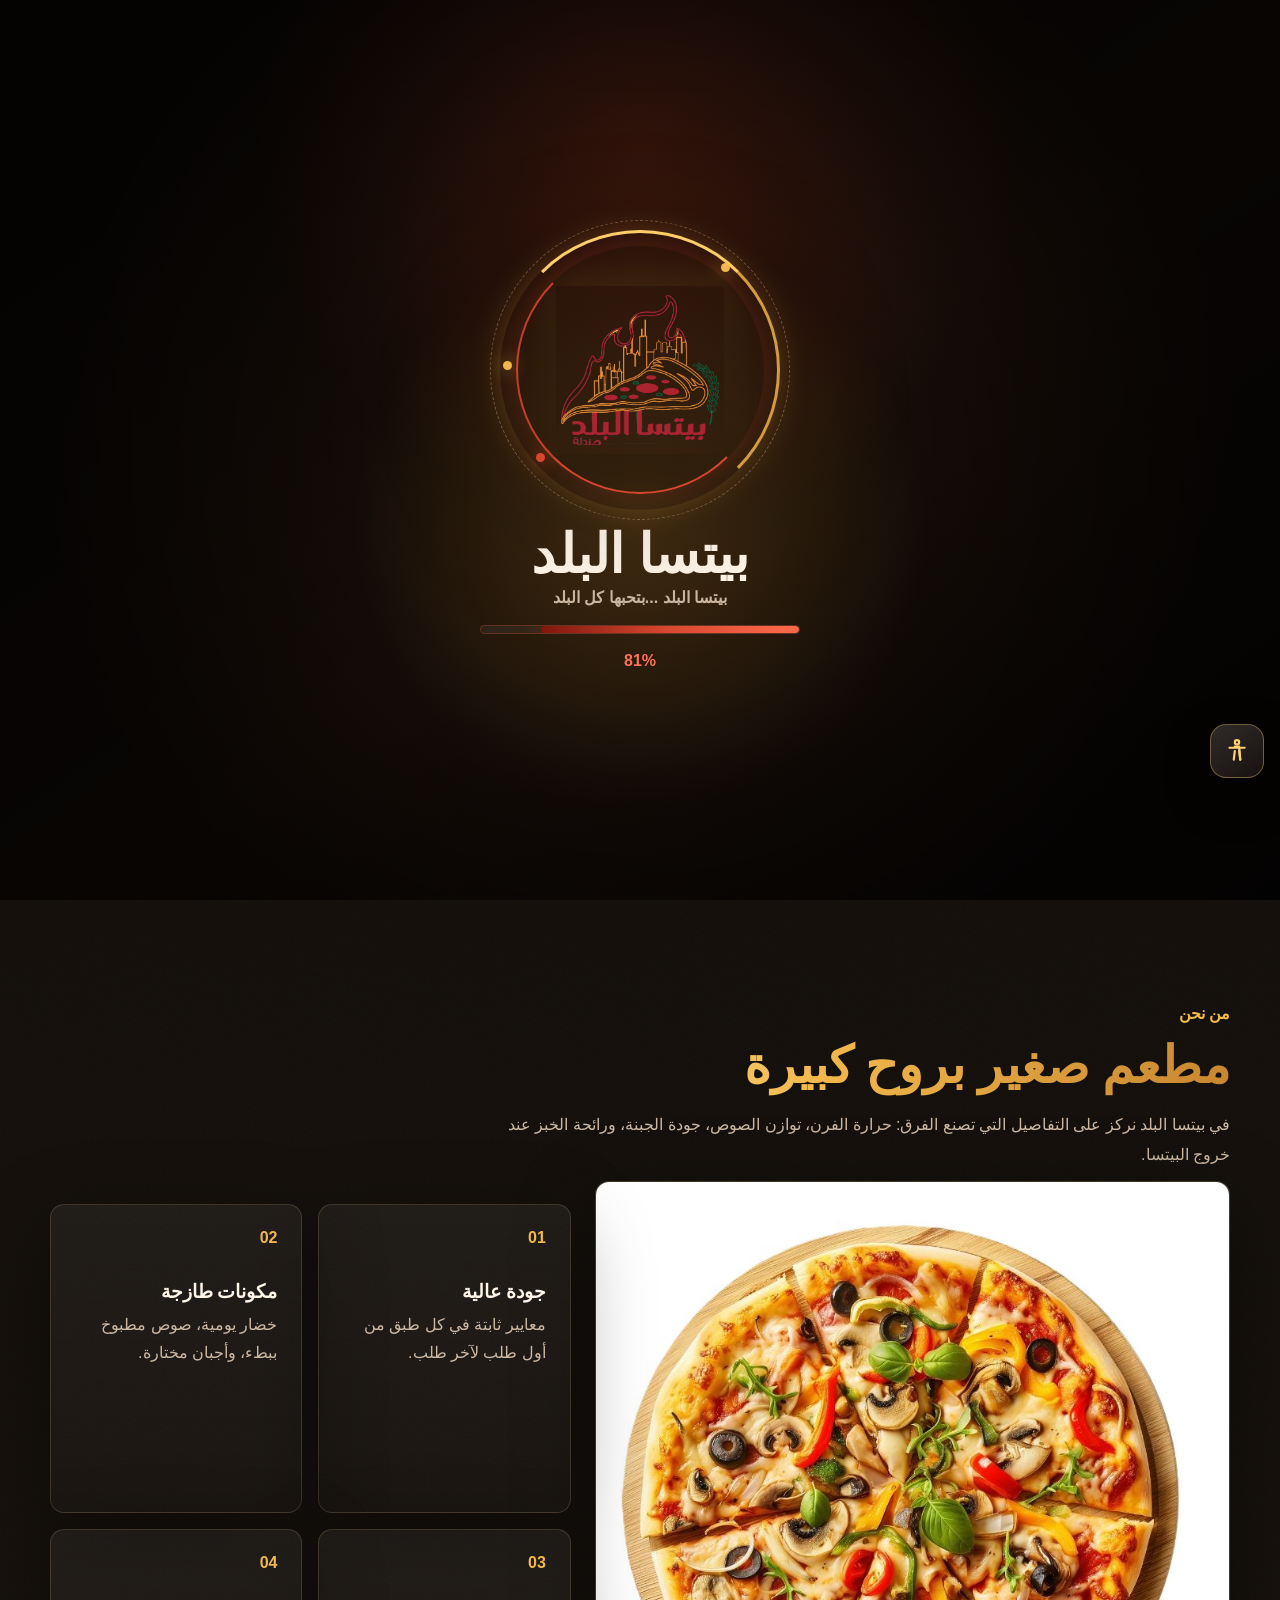
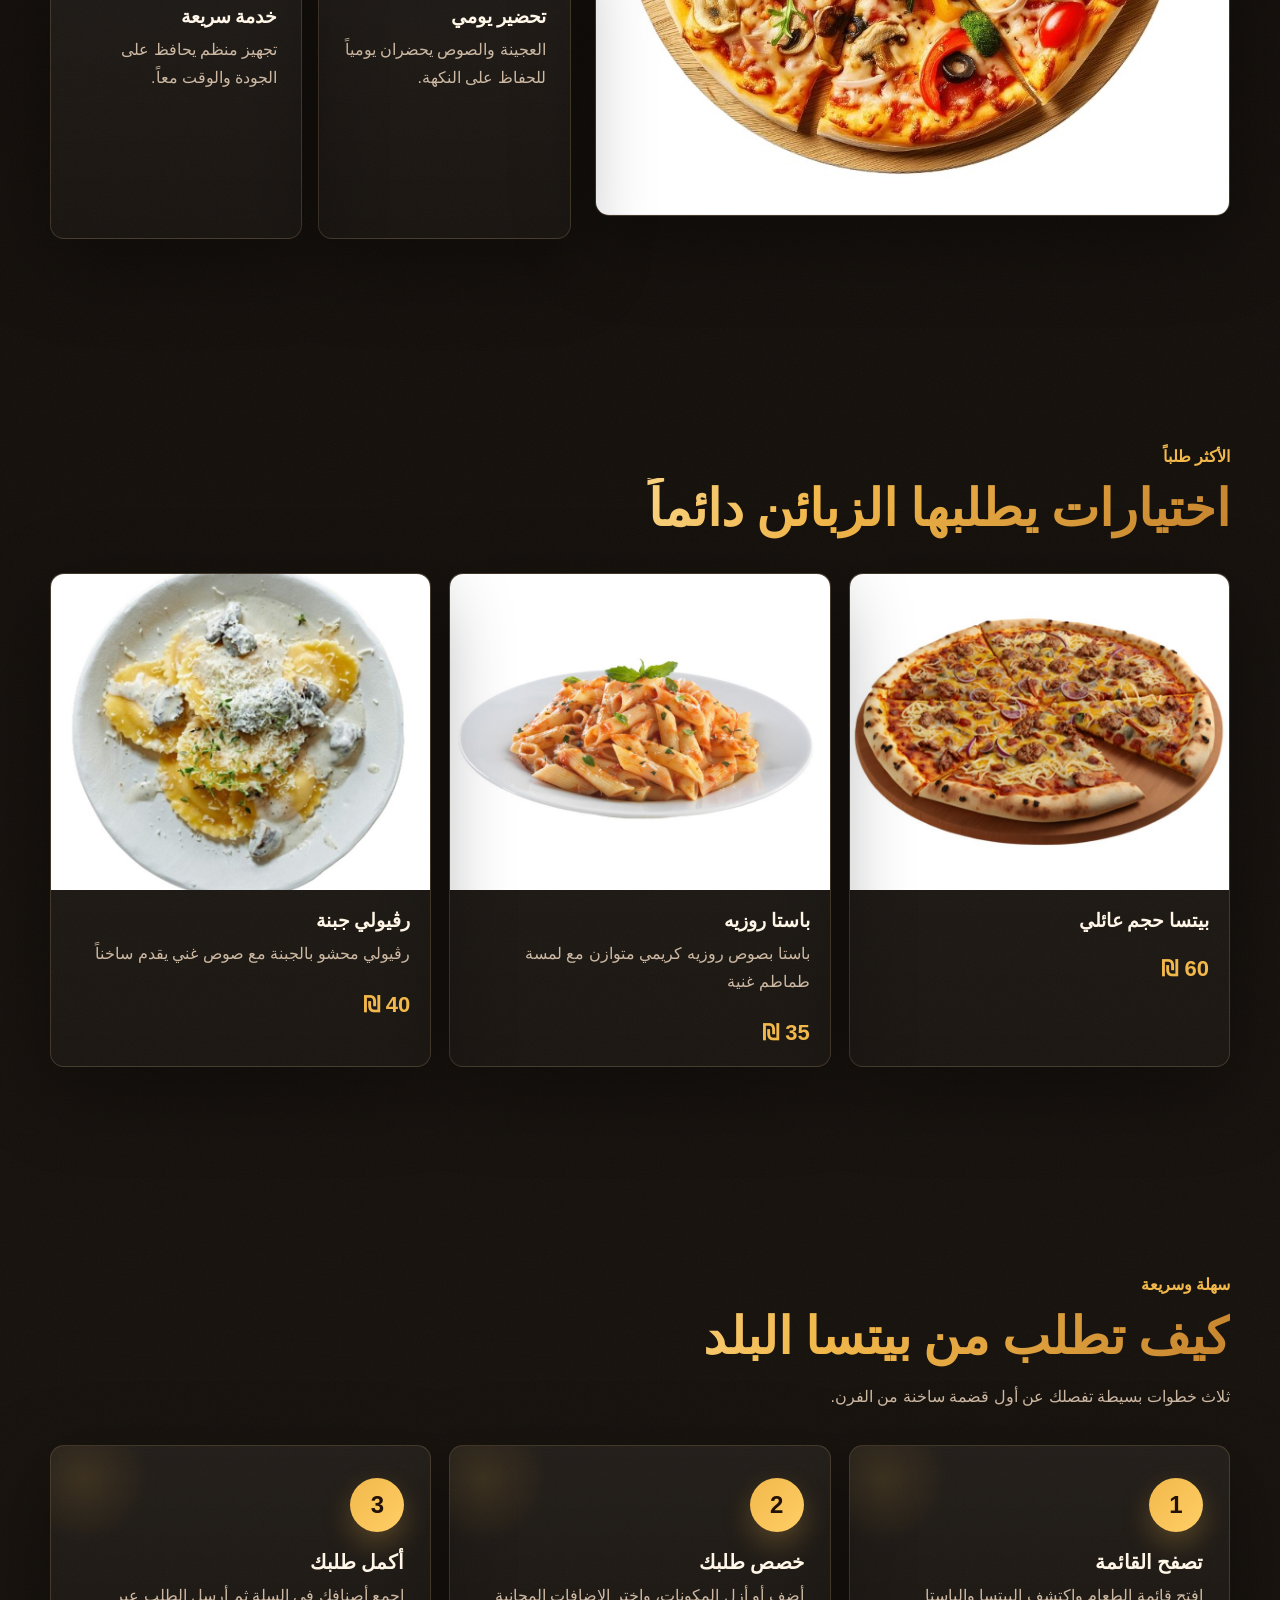
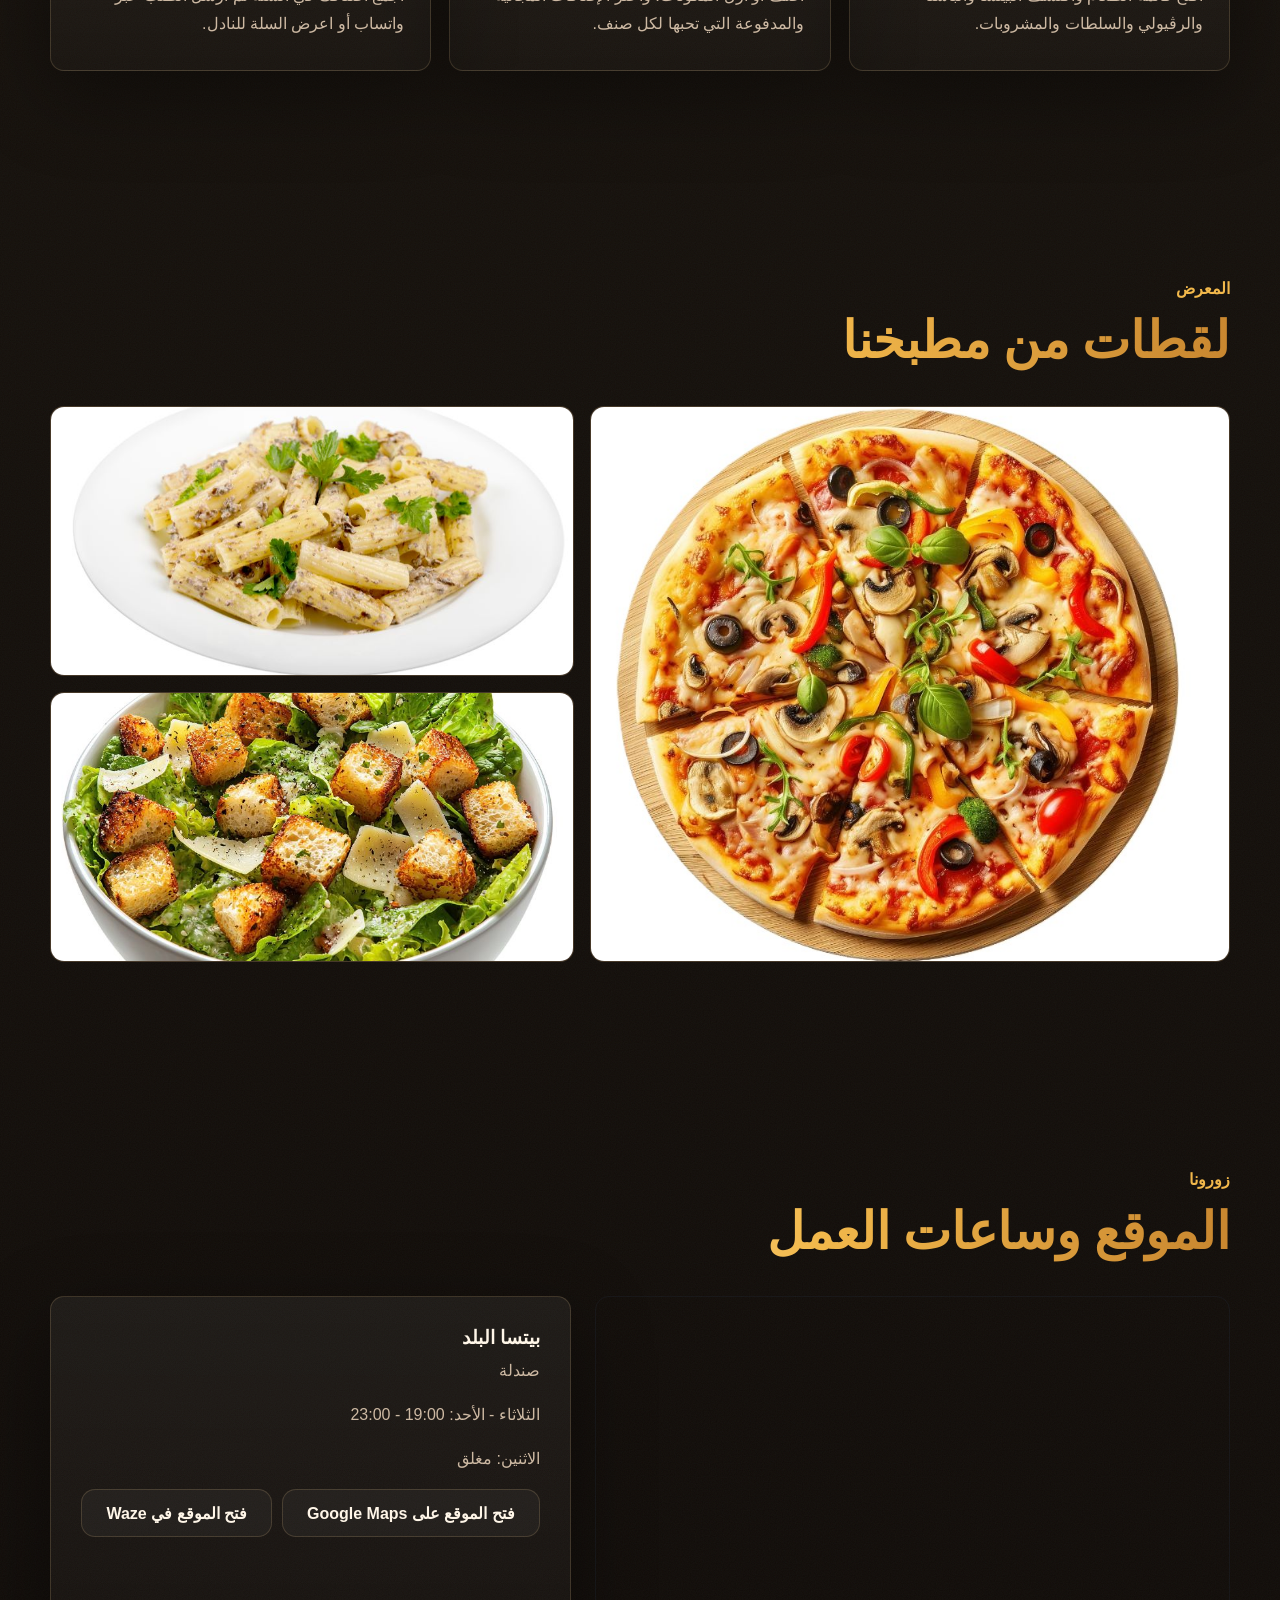
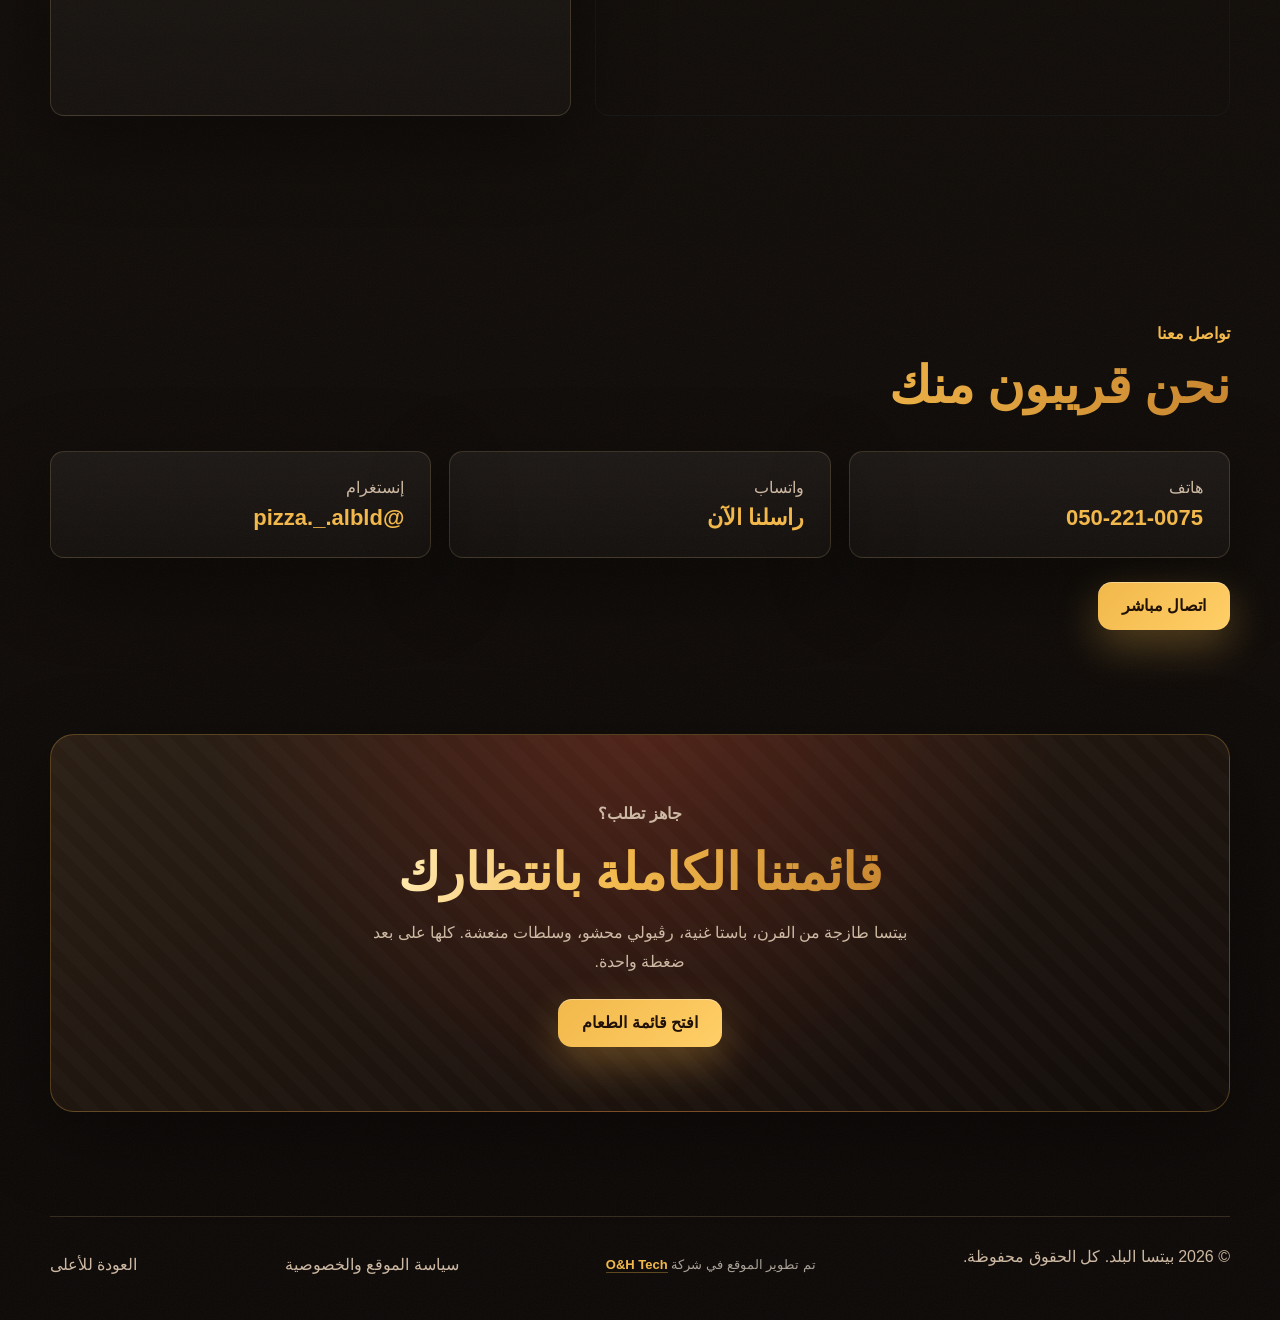
==== index.html @ f95cef4c "Update pizza-Omari" ====
<!doctype html>
<html lang="ar" dir="rtl">
<head>
  <meta charset="utf-8">
  <meta name="viewport" content="width=device-width, initial-scale=1">
  <meta http-equiv="Content-Security-Policy" content="default-src 'self'; script-src 'self' 'unsafe-inline'; style-src 'self' 'unsafe-inline' https://fonts.googleapis.com; font-src 'self' https://fonts.gstatic.com; img-src 'self' data: https:; media-src 'self'; frame-src https://www.google.com https://maps.google.com; connect-src 'self'; object-src 'none'; base-uri 'self'; form-action 'none'; upgrade-insecure-requests">
  <meta http-equiv="X-Content-Type-Options" content="nosniff">
  <meta name="referrer" content="strict-origin-when-cross-origin">
  <title>بيتسا البلد | مطعم بيتسا إيطالي بطابع محلي</title>
  <meta name="description" content="بيتسا البلد: بيتسا طازجة، باستا، رڤيولي، سلطات ومشروبات في تجربة مطعم عصرية وفاخرة.">
  <meta name="keywords" content="بيتسا البلد, بيتسا, مطعم بيتسا, باستا, رڤيولي, مطعم عربي">
  <meta name="theme-color" content="#120d0a">
  <meta property="og:title" content="بيتسا البلد">
  <meta property="og:description" content="بيتسا طازجة يومياً بنكهات دافئة وتجربة مطعم عصرية.">
  <meta property="og:type" content="website">
  <meta property="og:image" content="photos/بيتسا حجم عائلي.jpg">
  <link rel="icon" type="image/png" href="assets/favicon.png">
  <link rel="apple-touch-icon" href="assets/favicon.png">
  <link rel="preconnect" href="https://fonts.googleapis.com">
  <link rel="preconnect" href="https://fonts.gstatic.com" crossorigin>
  <link rel="stylesheet" href="https://fonts.googleapis.com/css2?family=Cairo:wght@400;500;600;700;800;900&family=El+Messiri:wght@400;500;600;700&display=swap">
  <link rel="preload" href="css/main.css?v=20260606-waze" as="style">
  <link rel="stylesheet" href="css/main.css?v=20260606-waze">
  <link rel="stylesheet" href="css/animations.css?v=20260601-logo-loader">
  <link rel="stylesheet" href="css/responsive.css">
  <link rel="stylesheet" href="css/enhancements.css?v=20260606-side-a11y-size">
  <link rel="stylesheet" href="css/accessibility.css?v=20260606-a11y-tooltip">
  <script type="application/ld+json">
    {
      "@context": "https://schema.org",
      "@type": "Restaurant",
      "name": "بيتسا البلد",
      "servesCuisine": ["Pizza", "Italian", "Pasta"],
      "priceRange": "$$",
      "telephone": "050-221-0075",
      "address": {
        "@type": "PostalAddress",
        "streetAddress": "صندلة",
        "addressLocality": "صندلة"
      },
      "geo": {
        "@type": "GeoCoordinates",
        "latitude": 32.520804,
        "longitude": 35.3251062
      },
      "openingHours": "Tu-Su 19:00-23:00"
    }
  </script>
</head>
<body>
  <div class="loader" id="siteLoader" aria-label="تحميل الموقع">
    <div class="brand-loader-shell">
      <div class="brand-loader-orbit" aria-hidden="true">
        <span class="logo-ring logo-ring-gold"></span>
        <span class="logo-ring logo-ring-red"></span>
        <span class="logo-ring logo-ring-dots"></span>
        <span class="logo-spark spark-1"></span>
        <span class="logo-spark spark-2"></span>
        <span class="logo-spark spark-3"></span>
        <img class="loader-logo-img" src="assets/logo-transparent.png" alt="">
      </div>
      <div class="brand-loader-copy">
        <strong>بيتسا البلد</strong>
        <span>بيتسا البلد ...بتحبها كل البلد</span>
      </div>
      <div class="loader-progress-track" aria-hidden="true">
        <span id="loaderProgressBar"></span>
      </div>
      <div class="loader-percent" id="loaderPercent" aria-live="polite">0%</div>
    </div>
  </div>

  <header class="site-header" id="top">
    <a class="brand" href="index.html" aria-label="بيتسا البلد">
      <span class="brand-mark"><img src="assets/logo-transparent.png" alt="" width="52" height="52"></span>
      <span>بيتسا البلد</span>
    </a>
    <nav class="nav-links" aria-label="التنقل الرئيسي">
      <a href="#about">عن المطعم</a>
      <a href="menu.html">القائمة</a>
      <a href="#how">كيف تطلب</a>
      <a href="#gallery">الصور</a>
      <a href="#location">الموقع</a>
      <a href="#contact">تواصل</a>
    </nav>
    <a class="header-call" data-site-phone-link href="tel:0502210075">اتصل الآن</a>
  </header>

  <div class="home-notice" role="status">
    <span>إشعار</span>
    <p data-site-notice>نستقبلكم يومياً من 19:00 حتى 23:00، ويوم الاثنين مغلق.</p>
    <a href="menu.html">عرض القائمة</a>
  </div>

  <main class="page-shell">
    <section class="hero video-hero section-reveal">
      <div class="hero-video-bg" aria-hidden="true">
        <video autoplay muted loop playsinline preload="metadata" poster="photos/بيتسا حجم عائلي.jpg">
          <source src="video/إعلان بيتسا.MP4" type="video/mp4">
        </video>
      </div>
      <div class="hero-content">
        <p class="eyebrow">بيتسا البلد ... بتحبها كل البلد</p>
        <h1>بيتسا البلد</h1>
        <p class="hero-copy">عجينة مخمرة ببطء، صوص محضر في المطبخ، وجبنة تذوب كما يجب. تجربة بيتسا دافئة وفاخرة بنكهة قريبة من الناس.</p>
        <div class="hero-actions">
          <a class="btn btn-primary" href="menu.html">عرض القائمة</a>
          <a class="btn btn-ghost" href="#contact">اتصل بنا</a>
        </div>
        <ul class="hero-badges">
          <li>عجينة مخمّرة ببطء</li>
          
          <li>تحضير يومي طازج</li>
        </ul>
      </div>
      <div class="hero-visual parallax-item">
        <img src="photos/بيتسا حجم عائلي.jpg" alt="بيتسا حجم عائلي من بيتسا البلد" width="720" height="720" fetchpriority="high">
      </div>
    </section>

    <section class="about section-reveal" id="about">
      <div class="section-heading">
        <p class="eyebrow">من نحن</p>
        <h2>مطعم صغير بروح كبيرة</h2>
        <p>في بيتسا البلد نركز على التفاصيل التي تصنع الفرق: حرارة الفرن، توازن الصوص، جودة الجبنة، ورائحة الخبز عند خروج البيتسا.</p>
      </div>
      <div class="about-grid">
        <div class="about-media parallax-item">
          <img src="photos/بيتسا شخصية.jpg" alt="منتجات بيتسا البلد الطازجة" loading="lazy" width="680" height="520">
        </div>
        <div class="feature-grid stagger-group">
          <article class="feature-card stagger-item"><span>01</span><h3>جودة عالية</h3><p>معايير ثابتة في كل طبق من أول طلب لآخر طلب.</p></article>
          <article class="feature-card stagger-item"><span>02</span><h3>مكونات طازجة</h3><p>خضار يومية، صوص مطبوخ ببطء، وأجبان مختارة.</p></article>
          <article class="feature-card stagger-item"><span>03</span><h3>تحضير يومي</h3><p>العجينة والصوص يحضران يومياً للحفاظ على النكهة.</p></article>
          <article class="feature-card stagger-item"><span>04</span><h3>خدمة سريعة</h3><p>تجهيز منظم يحافظ على الجودة والوقت معاً.</p></article>
        </div>
      </div>
    </section>

    <section class="featured section-reveal" id="featured">
      <div class="section-heading">
        <p class="eyebrow">الأكثر طلباً</p>
        <h2>اختيارات يطلبها الزبائن دائماً</h2>
      </div>
      <div class="menu-preview stagger-group">
        <article class="dish-card stagger-item" data-featured-id="1"><img src="photos/بيتسا حجم عائلي.jpg" alt="بيتسا حجم عائلي" loading="lazy"><div><h3>بيتسا حجم عائلي</h3><p>جبنة موزاريلا وصوص البيت الخاص</p><strong>60 ₪</strong></div></article>
        <article class="dish-card stagger-item" data-featured-id="3"><img src="photos/باستا روزيه.jpg" alt="باستا روزيه" loading="lazy"><div><h3>باستا روزيه</h3><p>صوص روزيه كريمي غني</p><strong>35 ₪</strong></div></article>
        <article class="dish-card stagger-item" data-featured-id="5"><img src="photos/رفيولي جبنة.jpg" alt="رڤيولي جبنة" loading="lazy"><div><h3>رڤيولي جبنة</h3><p>حشوة جبنة وصوص غني</p><strong>40 ₪</strong></div></article>
      </div>
    </section>

    <section class="steps section-reveal" id="how">
      <div class="section-heading">
        <p class="eyebrow">سهلة وسريعة</p>
        <h2>كيف تطلب من بيتسا البلد</h2>
        <p>ثلاث خطوات بسيطة تفصلك عن أول قضمة ساخنة من الفرن.</p>
      </div>
      <div class="steps-grid stagger-group">
        <article class="step-card stagger-item">
          <span class="step-num">1</span>
          <h3>تصفح القائمة</h3>
          <p>افتح قائمة الطعام واكتشف البيتسا والباستا والرڤيولي والسلطات والمشروبات.</p>
        </article>
        <article class="step-card stagger-item">
          <span class="step-num">2</span>
          <h3>خصص طلبك</h3>
          <p>أضف أو أزل المكونات، واختر الإضافات المجانية والمدفوعة التي تحبها لكل صنف.</p>
        </article>
        <article class="step-card stagger-item">
          <span class="step-num">3</span>
          <h3>أكمل طلبك</h3>
          <p>اجمع أصنافك في السلة ثم أرسل الطلب عبر واتساب أو اعرض السلة للنادل.</p>
        </article>
      </div>
    </section>

    <section class="gallery section-reveal" id="gallery">
      <div class="section-heading">
        <p class="eyebrow">المعرض</p>
        <h2>لقطات من مطبخنا</h2>
      </div>
      <div class="gallery-grid">
        <button class="gallery-item" data-lightbox="photos/بيتسا شخصية.jpg"><img src="photos/بيتسا شخصية.jpg" alt="بيتسا شخصية" loading="lazy"></button>
        <button class="gallery-item" data-lightbox="photos/باستا باشاميل.jpg"><img src="photos/باستا باشاميل.jpg" alt="باستا باشاميل" loading="lazy"></button>
        <button class="gallery-item" data-lightbox="photos/سلطة قيصر.jpg"><img src="photos/سلطة قيصر.jpg" alt="سلطة قيصر" loading="lazy"></button>
        
      </div>
    </section>

    <section class="location section-reveal" id="location">
      <div class="section-heading">
        <p class="eyebrow">زورونا</p>
        <h2>الموقع وساعات العمل</h2>
      </div>
      <div class="location-grid">
        <iframe data-site-map-embed title="موقع بيتسا البلد على الخريطة" loading="lazy" referrerpolicy="no-referrer-when-downgrade" src="https://www.google.com/maps?q=32.520804,35.3251062&z=17&output=embed"></iframe>
        <div class="info-panel">
          <h3>بيتسا البلد</h3>
          <p data-site-location>صندلة</p>
          <p data-site-hours>الثلاثاء - الأحد: 19:00 - 23:00</p>
          <p data-site-closed>الاثنين: مغلق</p>
          <div class="location-actions">
            <a class="btn btn-ghost map-link" data-site-map-link href="https://maps.app.goo.gl/jmn3ZD5AusEcXEPUA" target="_blank" rel="noopener noreferrer">فتح الموقع على Google Maps</a>
            <a class="btn btn-ghost map-link" data-site-waze-link href="https://waze.com/ul?ll=32.520804,35.3251062&navigate=yes" target="_blank" rel="noopener noreferrer">فتح الموقع في Waze</a>
          </div>
        </div>
      </div>
    </section>

    <section class="contact section-reveal" id="contact">
      <div class="section-heading">
        <p class="eyebrow">تواصل معنا</p>
        <h2>نحن قريبون منك</h2>
      </div>
      <div class="contact-grid">
        <a class="contact-card" data-site-phone-link href="tel:0502210075"><span>هاتف</span><strong data-site-phone>050-221-0075</strong></a>
        <a class="contact-card" data-site-whatsapp href="https://api.whatsapp.com/send?phone=972502210075" target="_blank" rel="noopener noreferrer"><span>واتساب</span><strong>راسلنا الآن</strong></a>
        <a class="contact-card" data-site-instagram href="https://instagram.com/pizza._.albld" target="_blank" rel="noopener noreferrer"><span>إنستغرام</span><strong data-site-instagram-handle>@pizza._.albld</strong></a>
      </div>
      <a class="btn btn-primary contact-cta" data-site-phone-link href="tel:0502210075">اتصال مباشر</a>
    </section>

    <section class="cta-band section-reveal">
      <div class="cta-inner">
        <p class="eyebrow">جاهز تطلب؟</p>
        <h2>قائمتنا الكاملة بانتظارك</h2>
        <p>بيتسا طازجة من الفرن، باستا غنية، رڤيولي محشو، وسلطات منعشة. كلها على بعد ضغطة واحدة.</p>
        <a class="btn btn-primary" href="menu.html">افتح قائمة الطعام</a>
      </div>
    </section>
  </main>

  <footer class="site-footer">
    <p>© <span id="year"></span> بيتسا البلد. كل الحقوق محفوظة.</p>
    <p class="credit-line">تم تطوير الموقع في شركة <a href="https://oh-tech.co" target="_blank" rel="noopener noreferrer">O&amp;H Tech</a></p>
    <a href="policy.html">سياسة الموقع والخصوصية</a>
    <a href="#top">العودة للأعلى</a>
  </footer>

  <div class="lightbox" id="lightbox" aria-hidden="true">
    <button class="lightbox-close" type="button" aria-label="إغلاق">×</button>
    <img alt="">

  </div>

  <div class="side-actions" aria-label="اختصارات الموقع">
    <a class="side-action side-action-menu" href="menu.html" aria-label="الانتقال إلى القائمة">
      <span>القائمة</span>
    </a>
    <button class="side-action side-action-top" type="button" data-scroll-top aria-label="الصعود إلى أعلى الصفحة">
      <span aria-hidden="true">↑</span>
    </button>
  </div>

  <script src="data/site.js?v=20260606-waze"></script>
  <script src="data/menu.js"></script>
  <script src="js/main.js?v=20260606-waze" defer></script>
  <script src="js/animations.js?v=20260601-logo-loader" defer></script>
  <script src="js/accessibility.js?v=20260606-a11y" defer></script>
</body>
</html>
---- css/main.css ----
:root {
  color-scheme: dark;
  --bg: #120d0a;
  --bg-soft: #1c1510;
  --panel: #241a13;
  --panel-2: #2e2117;
  --text: #fff6e8;
  --muted: #cdb9a3;
  --line: rgba(255, 214, 158, .16);
  --gold: #f2b84b;
  --amber: #d96b28;
  --tomato: #d8462f;
  --green: #7eaa54;
  --shadow: 0 24px 80px rgba(0, 0, 0, .38);
  --radius: 8px;
  --container: min(1180px, calc(100% - 40px));
  font-family: Tahoma, Arial, sans-serif;
}

* {
  box-sizing: border-box;
}

html {
  scroll-behavior: smooth;
}

body {
  margin: 0;
  min-height: 100vh;
  background:
    radial-gradient(circle at 80% 10%, rgba(216, 70, 47, .18), transparent 28rem),
    radial-gradient(circle at 12% 4%, rgba(242, 184, 75, .13), transparent 24rem),
    linear-gradient(180deg, #120d0a 0%, #18100c 48%, #100b09 100%);
  color: var(--text);
  overflow-x: hidden;
}

body.loading {
  overflow: hidden;
}

img {
  display: block;
  max-width: 100%;
}

a {
  color: inherit;
  text-decoration: none;
}

button,
input {
  font: inherit;
}

.site-header {
  position: fixed;
  top: 0;
  left: 0;
  right: auto;
  transform: none;
  z-index: 50;
  width: 100%;
  min-height: 76px;
  margin: 0;
  display: grid;
  grid-template-columns: minmax(230px, 1fr) auto minmax(170px, 1fr);
  align-items: center;
  gap: 22px;
  padding: 10px max(22px, calc((100vw - 1180px) / 2));
  border: 0;
  border-bottom: 1px solid rgba(255, 214, 158, .12);
  border-radius: 0;
  background: linear-gradient(180deg, rgba(18, 13, 10, .96), rgba(18, 13, 10, .82));
  box-shadow: 0 18px 54px rgba(0, 0, 0, .28);
  backdrop-filter: blur(20px);
}

.site-header.solid {
  position: sticky;
  top: 12px;
  left: auto;
  right: auto;
  transform: none;
  width: var(--container);
  min-height: 62px;
  margin-top: 12px;
  padding: 8px 10px;
  border: 1px solid var(--line);
  border-radius: var(--radius);
  background: linear-gradient(180deg, rgba(28, 21, 16, .94), rgba(18, 13, 10, .9));
}

.site-header:not(.solid) {
  direction: ltr;
  display: flex;
  justify-content: center;
}

.site-header:not(.solid) .brand,
.site-header:not(.solid) .nav-links,
.site-header:not(.solid) .header-call {
  direction: rtl;
}

.site-header:not(.solid) .brand {
  order: 3;
  margin-left: auto;
}

.site-header:not(.solid) .nav-links {
  order: 2;
  margin-inline: auto;
}

.site-header:not(.solid) .header-call {
  order: 1;
  margin-right: auto;
}

.brand {
  display: inline-flex;
  align-items: center;
  gap: 12px;
  justify-self: start;
  font-weight: 800;
  white-space: nowrap;
}

.brand-mark {
  display: grid;
  place-items: center;
  width: 58px;
  height: 48px;
  border-radius: 0;
  background: transparent;
  box-shadow: none;
  overflow: visible;
}

.brand-mark img {
  width: 52px;
  height: 52px;
  object-fit: contain;
  transform: translateY(1px);
  filter: drop-shadow(0 8px 14px rgba(0, 0, 0, .45));
}

.nav-links {
  justify-self: center;
  display: flex;
  align-items: center;
  justify-content: center;
  gap: 4px;
  padding: 4px;
  border: 1px solid rgba(255, 214, 158, .12);
  border-radius: var(--radius);
  background: rgba(255, 255, 255, .035);
  color: var(--muted);
  font-size: 14px;
}

.nav-links a {
  min-height: 36px;
  display: inline-flex;
  align-items: center;
  padding: 0 14px;
  border-radius: 6px;
  transition: color .2s ease, transform .2s ease, background .2s ease;
}

.nav-links a:hover,
.nav-links a[aria-current="page"] {
  color: var(--text);
  background: rgba(242, 184, 75, .1);
  transform: translateY(-2px);
}

.header-call {
  justify-self: end;
  display: inline-flex;
  align-items: center;
  justify-content: center;
  min-height: 42px;
  padding: 0 18px;
  border: 1px solid rgba(242, 184, 75, .38);
  border-radius: var(--radius);
  color: var(--gold);
  font-weight: 700;
}

.home-notice {
  position: fixed;
  top: 86px;
  left: 50%;
  z-index: 45;
  width: var(--container);
  min-height: 46px;
  display: grid;
  grid-template-columns: auto 1fr auto;
  align-items: center;
  gap: 14px;
  padding: 8px 12px;
  border: 1px solid rgba(242, 184, 75, .24);
  border-radius: var(--radius);
  background: rgba(28, 21, 16, .78);
  box-shadow: 0 16px 44px rgba(0, 0, 0, .28);
  backdrop-filter: blur(16px);
  transform: translateX(-50%);
}

.home-notice span {
  display: inline-flex;
  align-items: center;
  min-height: 30px;
  padding: 0 10px;
  border-radius: 999px;
  color: #211106;
  background: var(--gold);
  font-size: 13px;
  font-weight: 900;
}

.home-notice p {
  margin: 0;
  color: var(--muted);
  line-height: 1.5;
  font-size: 14px;
}

.home-notice a {
  color: var(--gold);
  font-weight: 900;
  white-space: nowrap;
}

.page-shell,
.menu-shell {
  width: var(--container);
  margin: 0 auto;
}

.hero {
  min-height: 100vh;
  display: grid;
  grid-template-columns: minmax(0, .95fr) minmax(320px, 1.05fr);
  align-items: center;
  gap: 42px;
  padding: 172px 0 70px;
}

.hero-content {
  position: relative;
  z-index: 2;
}

.eyebrow {
  margin: 0 0 12px;
  color: var(--gold);
  font-weight: 800;
  letter-spacing: 0;
}

h1,
h2,
h3,
p {
  margin-top: 0;
}

h1 {
  margin-bottom: 18px;
  font-size: clamp(48px, 8vw, 104px);
  line-height: .95;
  letter-spacing: 0;
}

h2 {
  margin-bottom: 14px;
  font-size: clamp(30px, 4vw, 56px);
  line-height: 1.08;
}

h3 {
  margin-bottom: 8px;
}

.hero-copy {
  max-width: 650px;
  color: var(--muted);
  font-size: 19px;
  line-height: 1.9;
}

.hero-actions {
  display: flex;
  flex-wrap: wrap;
  gap: 14px;
  margin-top: 30px;
}

.btn {
  position: relative;
  display: inline-flex;
  align-items: center;
  justify-content: center;
  min-height: 48px;
  padding: 13px 24px;
  border-radius: var(--radius);
  overflow: hidden;
  font-weight: 800;
  transition: transform .2s ease, box-shadow .2s ease, border-color .2s ease;
}

.btn::after {
  content: "";
  position: absolute;
  inset: 0;
  background: linear-gradient(90deg, transparent, rgba(255, 255, 255, .22), transparent);
  transform: translateX(110%);
  transition: transform .45s ease;
}

.btn:hover {
  transform: translateY(-3px);
}

.btn:hover::after {
  transform: translateX(-110%);
}

.btn-primary {
  color: #211106;
  background: linear-gradient(135deg, var(--gold), #ffcf67);
  box-shadow: 0 16px 40px rgba(242, 184, 75, .25);
}

.btn-ghost {
  border: 1px solid var(--line);
  background: rgba(255, 255, 255, .04);
}

.hero-visual {
  filter: drop-shadow(0 30px 70px rgba(0, 0, 0, .45));
}

.section-heading {
  max-width: 760px;
  margin-bottom: 34px;
}

.section-heading p:not(.eyebrow) {
  color: var(--muted);
  line-height: 1.85;
}

section:not(.hero) {
  padding: 92px 0;
}

.about-grid,
.location-grid {
  display: grid;
  grid-template-columns: minmax(0, 1fr) minmax(320px, .82fr);
  gap: 24px;
  align-items: stretch;
}

.about-media,
.info-panel,
.dish-card,
.feature-card,
.contact-card {
  border: 1px solid var(--line);
  border-radius: var(--radius);
  background: linear-gradient(180deg, rgba(255, 255, 255, .055), rgba(255, 255, 255, .025));
  box-shadow: var(--shadow);
}

.about-media {
  overflow: hidden;
  min-height: 460px;
}

.about-media img {
  width: 100%;
  height: 100%;
  object-fit: cover;
}

.feature-grid {
  display: grid;
  grid-template-columns: repeat(2, minmax(0, 1fr));
  gap: 16px;
}

.feature-card {
  padding: 24px;
}

.feature-card span {
  display: inline-block;
  margin-bottom: 34px;
  color: var(--gold);
  font-weight: 900;
}

.feature-card p,
.dish-card p,
.info-panel p {
  color: var(--muted);
  line-height: 1.75;
}

.menu-preview,
.contact-grid {
  display: grid;
  grid-template-columns: repeat(3, minmax(0, 1fr));
  gap: 18px;
}

.dish-card {
  overflow: hidden;
}

.dish-card img {
  width: 100%;
  aspect-ratio: 1.2;
  object-fit: cover;
  background: var(--panel);
}

.dish-card div {
  padding: 20px;
}

.dish-card strong {
  display: inline-block;
  margin-top: 8px;
  color: var(--gold);
  font-size: 22px;
}

.gallery-grid {
  display: grid;
  grid-template-columns: 1.1fr .9fr;
  grid-auto-rows: 270px;
  gap: 16px;
}

.gallery-item {
  position: relative;
  padding: 0;
  border: 1px solid var(--line);
  border-radius: var(--radius);
  overflow: hidden;
  cursor: pointer;
  background: var(--panel);
}

.gallery-item:first-child {
  grid-row: span 2;
}

.gallery-item img {
  width: 100%;
  height: 100%;
  object-fit: cover;
  transition: transform .45s ease, filter .45s ease;
}

.gallery-item:hover img {
  transform: scale(1.06);
  filter: saturate(1.15) contrast(1.06);
}

.location-grid iframe {
  width: 100%;
  min-height: 420px;
  border: 1px solid var(--line);
  border-radius: var(--radius);
  filter: grayscale(.35) invert(.9) contrast(.9);
}

.info-panel {
  padding: 30px;
}

.contact-card {
  padding: 26px;
  transition: transform .2s ease, border-color .2s ease;
}

.contact-card:hover {
  transform: translateY(-5px);
  border-color: rgba(242, 184, 75, .42);
}

.contact-card span {
  display: block;
  margin-bottom: 8px;
  color: var(--muted);
}

.contact-card strong {
  color: var(--gold);
  font-size: 22px;
}

.contact-cta {
  margin-top: 24px;
}

.map-link {
  margin-top: 14px;
}

.location-actions {
  display: flex;
  flex-wrap: wrap;
  gap: 10px;
  margin-top: 14px;
}

.location-actions .map-link {
  margin-top: 0;
}

.site-footer {
  width: var(--container);
  margin: 0 auto;
  padding: 30px 0 38px;
  border-top: 1px solid var(--line);
  display: flex;
  justify-content: space-between;
  gap: 18px;
  color: var(--muted);
}

.lightbox {
  position: fixed;
  inset: 0;
  z-index: 80;
  display: grid;
  place-items: center;
  padding: 26px;
  background: rgba(0, 0, 0, .84);
  opacity: 0;
  pointer-events: none;
  transition: opacity .25s ease;
}

.lightbox.is-open {
  opacity: 1;
  pointer-events: auto;
}

.lightbox img {
  max-width: min(980px, 92vw);
  max-height: 82vh;
  border-radius: var(--radius);
  box-shadow: var(--shadow);
}

.lightbox-close {
  position: absolute;
  top: 24px;
  left: 24px;
  display: grid;
  place-items: center;
  width: 44px;
  height: 44px;
  padding: 0;
  border: 1px solid var(--line);
  border-radius: 50%;
  color: var(--text);
  background: rgba(255, 255, 255, .08);
  cursor: pointer;
  font-family: Arial, sans-serif;
  font-size: 30px;
  line-height: 1;
  text-align: center;
}
---- css/main.css ----
:root {
  color-scheme: dark;
  --bg: #120d0a;
  --bg-soft: #1c1510;
  --panel: #241a13;
  --panel-2: #2e2117;
  --text: #fff6e8;
  --muted: #cdb9a3;
  --line: rgba(255, 214, 158, .16);
  --gold: #f2b84b;
  --amber: #d96b28;
  --tomato: #d8462f;
  --green: #7eaa54;
  --shadow: 0 24px 80px rgba(0, 0, 0, .38);
  --radius: 8px;
  --container: min(1180px, calc(100% - 40px));
  font-family: Tahoma, Arial, sans-serif;
}

* {
  box-sizing: border-box;
}

html {
  scroll-behavior: smooth;
}

body {
  margin: 0;
  min-height: 100vh;
  background:
    radial-gradient(circle at 80% 10%, rgba(216, 70, 47, .18), transparent 28rem),
    radial-gradient(circle at 12% 4%, rgba(242, 184, 75, .13), transparent 24rem),
    linear-gradient(180deg, #120d0a 0%, #18100c 48%, #100b09 100%);
  color: var(--text);
  overflow-x: hidden;
}

body.loading {
  overflow: hidden;
}

img {
  display: block;
  max-width: 100%;
}

a {
  color: inherit;
  text-decoration: none;
}

button,
input {
  font: inherit;
}

.site-header {
  position: fixed;
  top: 0;
  left: 0;
  right: auto;
  transform: none;
  z-index: 50;
  width: 100%;
  min-height: 76px;
  margin: 0;
  display: grid;
  grid-template-columns: minmax(230px, 1fr) auto minmax(170px, 1fr);
  align-items: center;
  gap: 22px;
  padding: 10px max(22px, calc((100vw - 1180px) / 2));
  border: 0;
  border-bottom: 1px solid rgba(255, 214, 158, .12);
  border-radius: 0;
  background: linear-gradient(180deg, rgba(18, 13, 10, .96), rgba(18, 13, 10, .82));
  box-shadow: 0 18px 54px rgba(0, 0, 0, .28);
  backdrop-filter: blur(20px);
}

.site-header.solid {
  position: sticky;
  top: 12px;
  left: auto;
  right: auto;
  transform: none;
  width: var(--container);
  min-height: 62px;
  margin-top: 12px;
  padding: 8px 10px;
  border: 1px solid var(--line);
  border-radius: var(--radius);
  background: linear-gradient(180deg, rgba(28, 21, 16, .94), rgba(18, 13, 10, .9));
}

.site-header:not(.solid) {
  direction: ltr;
  display: flex;
  justify-content: center;
}

.site-header:not(.solid) .brand,
.site-header:not(.solid) .nav-links,
.site-header:not(.solid) .header-call {
  direction: rtl;
}

.site-header:not(.solid) .brand {
  order: 3;
  margin-left: auto;
}

.site-header:not(.solid) .nav-links {
  order: 2;
  margin-inline: auto;
}

.site-header:not(.solid) .header-call {
  order: 1;
  margin-right: auto;
}

.brand {
  display: inline-flex;
  align-items: center;
  gap: 12px;
  justify-self: start;
  font-weight: 800;
  white-space: nowrap;
}

.brand-mark {
  display: grid;
  place-items: center;
  width: 58px;
  height: 48px;
  border-radius: 0;
  background: transparent;
  box-shadow: none;
  overflow: visible;
}

.brand-mark img {
  width: 52px;
  height: 52px;
  object-fit: contain;
  transform: translateY(1px);
  filter: drop-shadow(0 8px 14px rgba(0, 0, 0, .45));
}

.nav-links {
  justify-self: center;
  display: flex;
  align-items: center;
  justify-content: center;
  gap: 4px;
  padding: 4px;
  border: 1px solid rgba(255, 214, 158, .12);
  border-radius: var(--radius);
  background: rgba(255, 255, 255, .035);
  color: var(--muted);
  font-size: 14px;
}

.nav-links a {
  min-height: 36px;
  display: inline-flex;
  align-items: center;
  padding: 0 14px;
  border-radius: 6px;
  transition: color .2s ease, transform .2s ease, background .2s ease;
}

.nav-links a:hover,
.nav-links a[aria-current="page"] {
  color: var(--text);
  background: rgba(242, 184, 75, .1);
  transform: translateY(-2px);
}

.header-call {
  justify-self: end;
  display: inline-flex;
  align-items: center;
  justify-content: center;
  min-height: 42px;
  padding: 0 18px;
  border: 1px solid rgba(242, 184, 75, .38);
  border-radius: var(--radius);
  color: var(--gold);
  font-weight: 700;
}

.home-notice {
  position: fixed;
  top: 86px;
  left: 50%;
  z-index: 45;
  width: var(--container);
  min-height: 46px;
  display: grid;
  grid-template-columns: auto 1fr auto;
  align-items: center;
  gap: 14px;
  padding: 8px 12px;
  border: 1px solid rgba(242, 184, 75, .24);
  border-radius: var(--radius);
  background: rgba(28, 21, 16, .78);
  box-shadow: 0 16px 44px rgba(0, 0, 0, .28);
  backdrop-filter: blur(16px);
  transform: translateX(-50%);
}

.home-notice span {
  display: inline-flex;
  align-items: center;
  min-height: 30px;
  padding: 0 10px;
  border-radius: 999px;
  color: #211106;
  background: var(--gold);
  font-size: 13px;
  font-weight: 900;
}

.home-notice p {
  margin: 0;
  color: var(--muted);
  line-height: 1.5;
  font-size: 14px;
}

.home-notice a {
  color: var(--gold);
  font-weight: 900;
  white-space: nowrap;
}

.page-shell,
.menu-shell {
  width: var(--container);
  margin: 0 auto;
}

.hero {
  min-height: 100vh;
  display: grid;
  grid-template-columns: minmax(0, .95fr) minmax(320px, 1.05fr);
  align-items: center;
  gap: 42px;
  padding: 172px 0 70px;
}

.hero-content {
  position: relative;
  z-index: 2;
}

.eyebrow {
  margin: 0 0 12px;
  color: var(--gold);
  font-weight: 800;
  letter-spacing: 0;
}

h1,
h2,
h3,
p {
  margin-top: 0;
}

h1 {
  margin-bottom: 18px;
  font-size: clamp(48px, 8vw, 104px);
  line-height: .95;
  letter-spacing: 0;
}

h2 {
  margin-bottom: 14px;
  font-size: clamp(30px, 4vw, 56px);
  line-height: 1.08;
}

h3 {
  margin-bottom: 8px;
}

.hero-copy {
  max-width: 650px;
  color: var(--muted);
  font-size: 19px;
  line-height: 1.9;
}

.hero-actions {
  display: flex;
  flex-wrap: wrap;
  gap: 14px;
  margin-top: 30px;
}

.btn {
  position: relative;
  display: inline-flex;
  align-items: center;
  justify-content: center;
  min-height: 48px;
  padding: 13px 24px;
  border-radius: var(--radius);
  overflow: hidden;
  font-weight: 800;
  transition: transform .2s ease, box-shadow .2s ease, border-color .2s ease;
}

.btn::after {
  content: "";
  position: absolute;
  inset: 0;
  background: linear-gradient(90deg, transparent, rgba(255, 255, 255, .22), transparent);
  transform: translateX(110%);
  transition: transform .45s ease;
}

.btn:hover {
  transform: translateY(-3px);
}

.btn:hover::after {
  transform: translateX(-110%);
}

.btn-primary {
  color: #211106;
  background: linear-gradient(135deg, var(--gold), #ffcf67);
  box-shadow: 0 16px 40px rgba(242, 184, 75, .25);
}

.btn-ghost {
  border: 1px solid var(--line);
  background: rgba(255, 255, 255, .04);
}

.hero-visual {
  filter: drop-shadow(0 30px 70px rgba(0, 0, 0, .45));
}

.section-heading {
  max-width: 760px;
  margin-bottom: 34px;
}

.section-heading p:not(.eyebrow) {
  color: var(--muted);
  line-height: 1.85;
}

section:not(.hero) {
  padding: 92px 0;
}

.about-grid,
.location-grid {
  display: grid;
  grid-template-columns: minmax(0, 1fr) minmax(320px, .82fr);
  gap: 24px;
  align-items: stretch;
}

.about-media,
.info-panel,
.dish-card,
.feature-card,
.contact-card {
  border: 1px solid var(--line);
  border-radius: var(--radius);
  background: linear-gradient(180deg, rgba(255, 255, 255, .055), rgba(255, 255, 255, .025));
  box-shadow: var(--shadow);
}

.about-media {
  overflow: hidden;
  min-height: 460px;
}

.about-media img {
  width: 100%;
  height: 100%;
  object-fit: cover;
}

.feature-grid {
  display: grid;
  grid-template-columns: repeat(2, minmax(0, 1fr));
  gap: 16px;
}

.feature-card {
  padding: 24px;
}

.feature-card span {
  display: inline-block;
  margin-bottom: 34px;
  color: var(--gold);
  font-weight: 900;
}

.feature-card p,
.dish-card p,
.info-panel p {
  color: var(--muted);
  line-height: 1.75;
}

.menu-preview,
.contact-grid {
  display: grid;
  grid-template-columns: repeat(3, minmax(0, 1fr));
  gap: 18px;
}

.dish-card {
  overflow: hidden;
}

.dish-card img {
  width: 100%;
  aspect-ratio: 1.2;
  object-fit: cover;
  background: var(--panel);
}

.dish-card div {
  padding: 20px;
}

.dish-card strong {
  display: inline-block;
  margin-top: 8px;
  color: var(--gold);
  font-size: 22px;
}

.gallery-grid {
  display: grid;
  grid-template-columns: 1.1fr .9fr;
  grid-auto-rows: 270px;
  gap: 16px;
}

.gallery-item {
  position: relative;
  padding: 0;
  border: 1px solid var(--line);
  border-radius: var(--radius);
  overflow: hidden;
  cursor: pointer;
  background: var(--panel);
}

.gallery-item:first-child {
  grid-row: span 2;
}

.gallery-item img {
  width: 100%;
  height: 100%;
  object-fit: cover;
  transition: transform .45s ease, filter .45s ease;
}

.gallery-item:hover img {
  transform: scale(1.06);
  filter: saturate(1.15) contrast(1.06);
}

.location-grid iframe {
  width: 100%;
  min-height: 420px;
  border: 1px solid var(--line);
  border-radius: var(--radius);
  filter: grayscale(.35) invert(.9) contrast(.9);
}

.info-panel {
  padding: 30px;
}

.contact-card {
  padding: 26px;
  transition: transform .2s ease, border-color .2s ease;
}

.contact-card:hover {
  transform: translateY(-5px);
  border-color: rgba(242, 184, 75, .42);
}

.contact-card span {
  display: block;
  margin-bottom: 8px;
  color: var(--muted);
}

.contact-card strong {
  color: var(--gold);
  font-size: 22px;
}

.contact-cta {
  margin-top: 24px;
}

.map-link {
  margin-top: 14px;
}

.location-actions {
  display: flex;
  flex-wrap: wrap;
  gap: 10px;
  margin-top: 14px;
}

.location-actions .map-link {
  margin-top: 0;
}

.site-footer {
  width: var(--container);
  margin: 0 auto;
  padding: 30px 0 38px;
  border-top: 1px solid var(--line);
  display: flex;
  justify-content: space-between;
  gap: 18px;
  color: var(--muted);
}

.lightbox {
  position: fixed;
  inset: 0;
  z-index: 80;
  display: grid;
  place-items: center;
  padding: 26px;
  background: rgba(0, 0, 0, .84);
  opacity: 0;
  pointer-events: none;
  transition: opacity .25s ease;
}

.lightbox.is-open {
  opacity: 1;
  pointer-events: auto;
}

.lightbox img {
  max-width: min(980px, 92vw);
  max-height: 82vh;
  border-radius: var(--radius);
  box-shadow: var(--shadow);
}

.lightbox-close {
  position: absolute;
  top: 24px;
  left: 24px;
  display: grid;
  place-items: center;
  width: 44px;
  height: 44px;
  padding: 0;
  border: 1px solid var(--line);
  border-radius: 50%;
  color: var(--text);
  background: rgba(255, 255, 255, .08);
  cursor: pointer;
  font-family: Arial, sans-serif;
  font-size: 30px;
  line-height: 1;
  text-align: center;
}
---- css/animations.css ----
.loader {
  position: fixed;
  inset: 0;
  z-index: 100;
  display: grid;
  place-items: center;
  overflow: hidden;
  background:
    radial-gradient(circle at 50% 58%, rgba(246, 174, 55, .2), transparent 18rem),
    radial-gradient(circle at 50% 16%, rgba(184, 58, 26, .22), transparent 24rem),
    linear-gradient(145deg, #090604, #160d08 54%, #080504);
  transition: opacity .75s ease, visibility .75s ease;
  isolation: isolate;
}

.loader::before,
.loader::after {
  content: "";
  position: absolute;
  inset: 0;
  pointer-events: none;
}

.loader::before {
  background:
    linear-gradient(90deg, transparent, rgba(255, 210, 122, .08), transparent),
    repeating-linear-gradient(0deg, rgba(255, 255, 255, .025) 0 1px, transparent 1px 7px);
  opacity: .32;
  animation: heatSweep 4.4s ease-in-out both;
}

.loader::after {
  background: radial-gradient(circle at center, transparent 0 32%, rgba(0, 0, 0, .66) 76%);
  mix-blend-mode: multiply;
}

.loader.is-hidden {
  opacity: 0;
  visibility: hidden;
}

.loader-glow {
  position: absolute;
  width: min(640px, 118vw);
  aspect-ratio: 1;
  border-radius: 999px;
  background:
    radial-gradient(circle, rgba(255, 206, 105, .42), rgba(221, 87, 30, .2) 32%, transparent 66%);
  filter: blur(22px);
  transform: translateY(52px) scale(.78);
  animation: glowBloom 4.4s ease-in-out both;
  z-index: -1;
}

.loader-stage {
  position: relative;
  width: min(560px, 90vw);
  height: min(430px, 78vh);
  perspective: 950px;
}

.oven {
  position: absolute;
  inset-inline: 50%;
  top: 22px;
  width: min(430px, 82vw);
  height: 285px;
  transform: translateX(50%) translateY(18px) scale(.96);
  opacity: 0;
  animation: ovenArrival .72s cubic-bezier(.2, .9, .25, 1) .08s both;
}

.oven-arch {
  position: absolute;
  inset: 0;
  border-radius: 220px 220px 34px 34px;
  background:
    radial-gradient(circle at 50% 84%, rgba(255, 193, 75, .17), transparent 34%),
    linear-gradient(145deg, #4a2817, #1e120d 48%, #0c0705);
  border: 1px solid rgba(255, 202, 113, .22);
  box-shadow:
    inset 0 1px 0 rgba(255, 255, 255, .08),
    inset 0 -26px 48px rgba(0, 0, 0, .58),
    0 28px 70px rgba(0, 0, 0, .44);
}

.oven-arch::before {
  content: "";
  position: absolute;
  inset: 20px 24px 50px;
  border-radius: 180px 180px 28px 28px;
  border: 1px solid rgba(255, 211, 126, .13);
  box-shadow: inset 0 0 34px rgba(255, 175, 64, .1);
}

.oven-mouth {
  position: absolute;
  inset-inline: 50%;
  bottom: 34px;
  width: 72%;
  height: 45%;
  transform: translateX(50%);
  overflow: hidden;
  border-radius: 130px 130px 22px 22px;
  background:
    radial-gradient(circle at 50% 100%, #ffd96b 0 7%, #ff8e31 23%, #6e2111 50%, #070403 76%);
  border: 1px solid rgba(255, 192, 88, .18);
  box-shadow:
    0 0 42px rgba(255, 132, 38, .32),
    inset 0 20px 50px rgba(0, 0, 0, .58);
}

.flame {
  position: absolute;
  bottom: -20px;
  width: 62px;
  height: 106px;
  border-radius: 70% 30% 66% 34%;
  background: linear-gradient(180deg, #fff0a8, #ffb42f 42%, #ef4f1e 78%);
  filter: blur(.2px);
  transform-origin: 50% 100%;
  animation: flameDance .82s ease-in-out infinite alternate;
}

.flame-1 { inset-inline-start: 24%; animation-delay: -.18s; }
.flame-2 { inset-inline-start: 43%; width: 76px; height: 126px; animation-duration: .94s; }
.flame-3 { inset-inline-start: 61%; animation-delay: -.36s; animation-duration: .76s; }

.ember {
  position: absolute;
  bottom: 20px;
  width: 5px;
  height: 5px;
  border-radius: 999px;
  background: #ffd175;
  box-shadow: 0 0 12px #ff8b2e;
  opacity: 0;
  animation: emberLift 2s ease-in-out infinite;
}

.ember-1 { inset-inline-start: 23%; animation-delay: .1s; }
.ember-2 { inset-inline-start: 42%; animation-delay: .55s; }
.ember-3 { inset-inline-start: 58%; animation-delay: .9s; }
.ember-4 { inset-inline-start: 72%; animation-delay: 1.25s; }

.loader-peel {
  position: absolute;
  inset-inline-start: 50%;
  top: 214px;
  width: min(370px, 72vw);
  height: 46px;
  transform: translate3d(-185%, 0, 0) rotateX(68deg) rotateZ(-3deg);
  transform-origin: center;
  border-radius: 999px;
  background:
    linear-gradient(90deg, transparent 0 15%, rgba(211, 161, 93, .55) 15% 100%);
  box-shadow: 0 22px 28px rgba(0, 0, 0, .38);
  animation: peelSlide 4.35s cubic-bezier(.2, .78, .2, 1) .3s both;
}

.loader-peel::before {
  content: "";
  position: absolute;
  inset-inline-start: 0;
  top: -42px;
  width: 160px;
  height: 130px;
  border-radius: 50%;
  background: linear-gradient(145deg, #d1a45f, #816038);
  border: 1px solid rgba(255, 230, 168, .28);
  transform: rotateX(12deg);
}

.loader-peel span {
  position: absolute;
  inset-inline-end: -150px;
  top: 17px;
  width: 210px;
  height: 10px;
  border-radius: 999px;
  background: linear-gradient(90deg, #7d512d, #d69c54);
}

.cinema-pizza {
  position: absolute;
  inset-inline-start: 50%;
  top: 158px;
  width: min(180px, 45vw);
  aspect-ratio: 1;
  border-radius: 999px;
  transform: translate3d(-170%, 76px, 0) rotateX(62deg) rotateZ(-24deg) scale(.82);
  transform-style: preserve-3d;
  filter: drop-shadow(0 24px 30px rgba(0, 0, 0, .42));
  animation: pizzaCinema 4.35s cubic-bezier(.2, .78, .2, 1) .3s both;
}

.cinema-crust,
.cinema-sauce,
.cinema-cheese {
  position: absolute;
  inset: 0;
  border-radius: inherit;
}

.cinema-crust {
  background:
    radial-gradient(circle at 27% 22%, rgba(255, 255, 255, .25), transparent 12%),
    radial-gradient(circle at 75% 75%, rgba(91, 36, 12, .32), transparent 13%),
    linear-gradient(145deg, #f4c167, #c87f2d 66%, #814716);
}

.cinema-sauce {
  inset: 12px;
  background:
    radial-gradient(circle at 35% 40%, rgba(255, 230, 143, .24), transparent 14%),
    linear-gradient(145deg, #c4391d, #842313);
}

.cinema-cheese {
  inset: 20px;
  background:
    radial-gradient(circle at 24% 38%, #fff0a7 0 10%, transparent 11%),
    radial-gradient(circle at 68% 29%, #ffe17b 0 9%, transparent 10%),
    radial-gradient(circle at 53% 68%, #fff4bd 0 12%, transparent 13%),
    linear-gradient(145deg, #ffd25b, #f4a92f 70%);
  box-shadow: inset 0 0 22px rgba(124, 51, 18, .28);
  animation: cheeseMelt 4.35s ease-in-out .3s both;
}

.pep,
.olive,
.basil,
.cut-line {
  position: absolute;
  display: block;
}

.pep {
  width: 21px;
  height: 21px;
  border-radius: 999px;
  background: radial-gradient(circle at 34% 28%, #ffb181, #b9321d 72%);
  border: 2px solid rgba(96, 19, 10, .35);
  animation: toppingPop .52s cubic-bezier(.2, 1.4, .35, 1) both;
}

.p1 { inset-inline-start: 38px; top: 48px; animation-delay: .84s; }
.p2 { inset-inline-start: 96px; top: 66px; animation-delay: .94s; }
.p3 { inset-inline-start: 68px; top: 112px; animation-delay: 1.04s; }

.olive {
  width: 17px;
  height: 17px;
  border-radius: 999px;
  background: radial-gradient(circle, transparent 0 36%, #463717 38% 100%);
  animation: toppingPop .52s cubic-bezier(.2, 1.4, .35, 1) both;
}

.o1 { inset-inline-start: 62px; top: 31px; animation-delay: 1.1s; }
.o2 { inset-inline-start: 121px; top: 101px; animation-delay: 1.18s; }

.basil {
  width: 18px;
  height: 10px;
  border-radius: 100% 0 100% 0;
  background: #4f8c3e;
  transform: rotate(-24deg);
  animation: toppingPop .52s cubic-bezier(.2, 1.4, .35, 1) both;
}

.b1 { inset-inline-start: 91px; top: 37px; animation-delay: 1.25s; }
.b2 { inset-inline-start: 44px; top: 102px; animation-delay: 1.32s; }

.cut-line {
  inset-inline-start: 50%;
  top: 15px;
  width: 2px;
  height: calc(100% - 30px);
  border-radius: 999px;
  background: linear-gradient(180deg, transparent, rgba(255, 255, 255, .75), transparent);
  opacity: 0;
  transform-origin: 50% 50%;
  animation: cutSpark .46s ease-out 3.05s both;
}

.c1 { transform: translateX(50%) rotate(0deg); }
.c2 { transform: translateX(50%) rotate(45deg); animation-delay: 3.13s; }
.c3 { transform: translateX(50%) rotate(90deg); animation-delay: 3.21s; }
.c4 { transform: translateX(50%) rotate(135deg); animation-delay: 3.29s; }

.loader-brand {
  position: absolute;
  inset-inline: 0;
  bottom: 0;
  display: grid;
  justify-items: center;
  gap: 8px;
  color: #fff5de;
  text-align: center;
  opacity: 0;
  transform: translateY(18px);
  animation: brandPulse 4.35s ease-in-out .35s both;
}

.loader-brand img {
  width: 72px;
  height: 72px;
  object-fit: contain;
  border-radius: 18px;
  box-shadow: 0 16px 36px rgba(0, 0, 0, .34);
}

.loader-brand strong {
  font-size: clamp(1.35rem, 4vw, 2.2rem);
  line-height: 1;
}

.loader-brand span {
  color: #f3c15d;
  font-size: .95rem;
  letter-spacing: 0;
}

body.page-ready .page-shell,
body.page-ready .site-header,
body.page-ready .site-footer {
  animation: pageIn .7s ease both;
}

.section-reveal,
.stagger-item {
  opacity: 0;
  transform: translateY(34px);
  transition: opacity .72s ease, transform .72s ease;
}

.section-reveal.is-visible,
.stagger-item.is-visible {
  opacity: 1;
  transform: translateY(0);
}

.section-reveal .section-heading h2,
.section-reveal .section-heading h1 {
  transform: translateY(18px);
  opacity: 0;
  transition: opacity .62s ease .08s, transform .62s ease .08s;
}

.section-reveal.is-visible .section-heading h2,
.section-reveal.is-visible .section-heading h1 {
  transform: translateY(0);
  opacity: 1;
}

.gallery-item {
  opacity: 0;
  transform: scale(.96);
  transition: opacity .6s ease, transform .6s ease;
}

.gallery.is-visible .gallery-item {
  opacity: 1;
  transform: scale(1);
}

.gallery.is-visible .gallery-item:nth-child(2) { transition-delay: .08s; }
.gallery.is-visible .gallery-item:nth-child(3) { transition-delay: .16s; }
.gallery.is-visible .gallery-item:nth-child(4) { transition-delay: .24s; }

@keyframes pageIn {
  from { opacity: 0; transform: scale(.985); }
  to { opacity: 1; transform: scale(1); }
}

@keyframes heatSweep {
  0% { transform: translateX(-18%) skewX(-8deg); opacity: 0; }
  20%, 78% { opacity: .32; }
  100% { transform: translateX(18%) skewX(-8deg); opacity: 0; }
}

@keyframes glowBloom {
  0% { opacity: 0; transform: translateY(82px) scale(.55); }
  18% { opacity: .9; }
  70% { opacity: .72; transform: translateY(42px) scale(.96); }
  100% { opacity: 0; transform: translateY(28px) scale(1.14); }
}

@keyframes ovenArrival {
  to { opacity: 1; transform: translateX(50%) translateY(0) scale(1); }
}

@keyframes flameDance {
  from { transform: translateY(8px) scaleX(.82) rotate(-6deg); opacity: .78; }
  to { transform: translateY(-9px) scaleX(1.12) rotate(7deg); opacity: 1; }
}

@keyframes emberLift {
  0% { opacity: 0; transform: translate3d(0, 18px, 0) scale(.6); }
  20% { opacity: 1; }
  100% { opacity: 0; transform: translate3d(18px, -92px, 0) scale(.2); }
}

@keyframes peelSlide {
  0% { transform: translate3d(-185%, 12px, 0) rotateX(68deg) rotateZ(-3deg); opacity: 0; }
  12% { opacity: 1; }
  35%, 58% { transform: translate3d(50%, 0, 0) rotateX(68deg) rotateZ(0); opacity: 1; }
  80%, 100% { transform: translate3d(185%, 26px, 0) rotateX(68deg) rotateZ(4deg); opacity: 0; }
}

@keyframes pizzaCinema {
  0% {
    opacity: 0;
    transform: translate3d(-170%, 76px, 0) rotateX(62deg) rotateZ(-24deg) scale(.82);
  }
  16% { opacity: 1; }
  34%, 57% {
    opacity: 1;
    transform: translate3d(50%, 8px, 0) rotateX(62deg) rotateZ(12deg) scale(1);
  }
  67% {
    transform: translate3d(50%, -6px, 0) rotateX(45deg) rotateZ(28deg) scale(1.06);
  }
  78% {
    opacity: 1;
    transform: translate3d(50%, -12px, 0) rotateX(24deg) rotateZ(45deg) scale(1.09);
  }
  100% {
    opacity: 0;
    transform: translate3d(205%, -120px, 0) rotateX(8deg) rotateZ(72deg) scale(.72);
  }
}

@keyframes cheeseMelt {
  0%, 35% { filter: saturate(.82) brightness(.92); }
  55%, 78% { filter: saturate(1.2) brightness(1.08); }
  100% { filter: saturate(1.05) brightness(1); }
}

@keyframes toppingPop {
  from { opacity: 0; transform: translateY(-18px) scale(.35); }
  to { opacity: 1; transform: translateY(0) scale(1); }
}

@keyframes cutSpark {
  0% { opacity: 0; box-shadow: none; }
  35% { opacity: 1; box-shadow: 0 0 18px rgba(255, 244, 202, .78); }
  100% { opacity: 0; box-shadow: none; }
}

@keyframes brandPulse {
  0% { opacity: 0; transform: translateY(18px) scale(.96); }
  18%, 72% { opacity: 1; transform: translateY(0) scale(1); }
  100% { opacity: 0; transform: translateY(-10px) scale(.98); }
}

@media (prefers-reduced-motion: reduce) {
  *,
  *::before,
  *::after {
    animation-duration: .001ms !important;
    animation-iteration-count: 1 !important;
    scroll-behavior: auto !important;
    transition-duration: .001ms !important;
  }

  .loader {
    display: none;
  }

  .section-reveal,
  .stagger-item,
  .gallery-item {
    opacity: 1;
    transform: none;
  }
}

/* Logo loading experience */
.brand-loader-shell {
  position: relative;
  z-index: 2;
  width: min(420px, calc(100vw - 36px));
  display: grid;
  justify-items: center;
  gap: 18px;
  text-align: center;
}

.brand-loader-orbit {
  position: relative;
  width: clamp(190px, 52vw, 280px);
  aspect-ratio: 1;
  display: grid;
  place-items: center;
  filter: drop-shadow(0 30px 60px rgba(0, 0, 0, .5));
}

.loader-logo-img {
  width: clamp(116px, 32vw, 168px);
  aspect-ratio: 1;
  object-fit: contain;
  border-radius: 0;
  background: transparent;
  box-shadow:
    0 18px 44px rgba(0, 0, 0, .44),
    0 0 42px rgba(242, 184, 75, .18);
  animation: logoBreath 2.6s ease-in-out infinite;
}

.logo-ring {
  position: absolute;
  inset: 0;
  border-radius: 50%;
  pointer-events: none;
}

.logo-ring-gold {
  border: 3px solid transparent;
  border-top-color: #ffd36b;
  border-inline-start-color: rgba(242, 184, 75, .85);
  box-shadow: 0 0 28px rgba(242, 184, 75, .22);
  animation: ringSpin 2.6s linear infinite;
}

.logo-ring-red {
  inset: 16px;
  border: 2px solid transparent;
  border-bottom-color: #d8462f;
  border-inline-end-color: rgba(216, 70, 47, .88);
  box-shadow: 0 0 26px rgba(216, 70, 47, .22);
  animation: ringSpinReverse 3.4s linear infinite;
}

.logo-ring-dots {
  inset: -10px;
  border: 1px dashed rgba(255, 214, 158, .32);
  animation: ringSpin 9s linear infinite;
}

.logo-spark {
  position: absolute;
  width: 9px;
  height: 9px;
  border-radius: 50%;
  background: var(--gold);
  box-shadow: 0 0 18px rgba(242, 184, 75, .85);
  animation: sparkPulse 1.35s ease-in-out infinite alternate;
}

.spark-1 { top: 12%; inset-inline-start: 18%; }
.spark-2 { bottom: 17%; inset-inline-end: 13%; background: #d8462f; box-shadow: 0 0 18px rgba(216, 70, 47, .85); animation-delay: .28s; }
.spark-3 { top: 47%; inset-inline-end: 1%; animation-delay: .54s; }

.brand-loader-copy {
  display: grid;
  gap: 6px;
}

.brand-loader-copy strong {
  color: #fff6e8;
  font-family: var(--font-display, Tahoma, Arial, sans-serif);
  font-size: clamp(2rem, 8vw, 3.4rem);
  line-height: 1;
}

.brand-loader-copy span {
  color: var(--muted);
  font-weight: 800;
}

.loader-progress-track {
  position: relative;
  width: min(320px, 82vw);
  height: 9px;
  overflow: hidden;
  border-radius: 999px;
  background: rgba(255, 255, 255, .08);
  border: 1px solid rgba(216, 70, 47, .28);
  box-shadow: inset 0 1px 8px rgba(0, 0, 0, .28);
}

.loader-progress-track span {
  position: absolute;
  inset-block: 0;
  inset-inline-start: 0;
  width: var(--loader-progress, 0%);
  border-radius: inherit;
  background: linear-gradient(90deg, #7f170d, #d8462f 48%, #ff6b4a);
  box-shadow: 0 0 22px rgba(216, 70, 47, .62);
  transition: width .18s ease;
}

.loader-percent {
  min-width: 54px;
  color: #ff7359;
  font-weight: 900;
  font-variant-numeric: tabular-nums;
}

@keyframes ringSpin {
  to { transform: rotate(360deg); }
}

@keyframes ringSpinReverse {
  to { transform: rotate(-360deg); }
}

@keyframes logoBreath {
  0%, 100% { transform: scale(1); }
  50% { transform: scale(1.035); }
}

@keyframes sparkPulse {
  from { opacity: .45; transform: scale(.78); }
  to { opacity: 1; transform: scale(1.25); }
}

@media (prefers-reduced-motion: reduce) {
  .logo-ring,
  .logo-spark,
  .loader-logo-img {
    animation: none !important;
  }
}
---- css/responsive.css ----
@media (max-width: 980px) {
  :root {
    --container: min(100% - 28px, 760px);
  }

  .site-header {
    align-items: center;
    grid-template-columns: 1fr auto;
    flex-wrap: wrap;
    min-height: auto;
    gap: 10px;
  }

  .nav-links {
    order: 3;
    grid-column: 1 / -1;
    width: 100%;
    justify-content: flex-start;
    overflow-x: auto;
    padding-bottom: 2px;
  }

  .hero,
  .about-grid,
  .location-grid,
  .menu-tools {
    grid-template-columns: 1fr;
  }

  .hero {
    min-height: auto;
    padding-top: 236px;
  }

  .hero-visual {
    max-width: 600px;
    margin: 0 auto;
  }

  .menu-preview,
  .contact-grid,
  .products-grid {
    grid-template-columns: repeat(2, minmax(0, 1fr));
  }

  .gallery-grid {
    grid-template-columns: 1fr 1fr;
  }

  .menu-tools {
    top: 134px;
  }
}

@media (max-width: 640px) {
  :root {
    --container: min(100% - 22px, 520px);
  }

  .site-header {
    top: 0;
    width: 100%;
    padding: 10px;
    display: grid;
  }

  .site-header:not(.solid) {
    display: grid;
    direction: rtl;
  }

  .site-header:not(.solid) .brand,
  .site-header:not(.solid) .nav-links,
  .site-header:not(.solid) .header-call {
    direction: rtl;
    margin: 0;
  }

  .site-header:not(.solid) .brand {
    order: 1;
  }

  .site-header:not(.solid) .nav-links {
    order: 3;
  }

  .site-header.solid {
    top: 10px;
    width: min(100% - 22px, 520px);
  }

  .header-call {
    display: none;
  }

  .brand {
    min-width: 0;
  }

  .brand-mark {
    width: 52px;
    height: 44px;
  }

  .brand-mark img {
    width: 48px;
    height: 48px;
  }

  .nav-links {
    gap: 6px;
    font-size: 13px;
    border-radius: var(--radius);
    padding: 6px;
  }

  .nav-links a {
    min-height: 32px;
    padding: 0 8px;
  }

  .home-notice {
    top: 136px;
    width: min(100% - 22px, 520px);
    grid-template-columns: 1fr auto;
    gap: 8px;
  }

  .home-notice span {
    display: none;
  }

  .home-notice p {
    font-size: 13px;
  }

  .hero {
    padding-top: 236px;
    gap: 18px;
  }

  h1 {
    font-size: clamp(44px, 16vw, 72px);
  }

  .hero-copy {
    font-size: 16px;
  }

  section:not(.hero) {
    padding: 66px 0;
  }

  .feature-grid,
  .menu-preview,
  .contact-grid,
  .products-grid,
  .gallery-grid {
    grid-template-columns: 1fr;
  }

  .gallery-grid {
    grid-auto-rows: 230px;
  }

  .gallery-item:first-child {
    grid-row: auto;
  }

  .about-media {
    min-height: 300px;
  }

  .site-footer {
    flex-direction: column;
  }

  .menu-shell {
    padding-top: 40px;
  }

  .menu-hero {
    min-height: 280px;
    padding-top: 54px;
  }

  .menu-tools {
    position: static;
  }
}
---- css/enhancements.css ----
/* =====================================================================
   enhancements.css
   تحسينات احترافية إضافية لموقع بيتسا البلد.
   هذا الملف يُحمَّل بعد بقية الملفات، لذلك يُستخدم لتوسيع التصميم
   وتعديله بأمان دون لمس القواعد الأساسية أو كسر أي وظيفة موجودة.
   ===================================================================== */

/* ---------- 1) تحديث رموز التصميم (Design Tokens) ---------- */
/* متغيّرات CSS حية: تعديلها هنا يحدّث كل المكوّنات التي تستخدمها. */
:root {
  --radius: 14px;        /* زوايا أكثر نعومة وحداثة لكل البطاقات/الأزرار */
  --radius-sm: 10px;
  --radius-lg: 24px;
  --radius-pill: 999px;
  --shadow-soft: 0 14px 40px rgba(0, 0, 0, .28);
  --ring-gold: 0 0 0 1px rgba(242, 184, 75, .22);
}

/* تحسين سلوك التمرير العام */
html {
  scroll-padding-top: 110px; /* حتى لا يختفي العنوان خلف الهيدر الثابت عند الانتقال بالروابط */
}

/* ---------- 2) Hero: شارات الثقة + هالة زخرفية ---------- */
.hero-badges {
  list-style: none;
  display: flex;
  flex-wrap: wrap;
  gap: 10px;
  margin: 26px 0 0;
  padding: 0;
}

.hero-badges li {
  display: inline-flex;
  align-items: center;
  gap: 8px;
  padding: 9px 14px;
  border: 1px solid var(--line);
  border-radius: var(--radius-pill);
  color: var(--muted);
  background: rgba(255, 255, 255, .04);
  font-size: 13px;
  font-weight: 700;
}

.hero-badges li::before {
  content: "";
  width: 7px;
  height: 7px;
  border-radius: 50%;
  background: var(--gold);
  box-shadow: 0 0 10px var(--gold);
}

.hero-visual {
  position: relative;
}

/* هالة دافئة خلف صورة البيتسا في الواجهة */
.hero-visual::before {
  content: "";
  position: absolute;
  inset: -10%;
  z-index: -1;
  border-radius: 50%;
  background: conic-gradient(from 130deg,
      rgba(242, 184, 75, .20),
      rgba(216, 70, 47, .16),
      rgba(242, 184, 75, .08),
      transparent 62%);
  filter: blur(34px);
  animation: heroHalo 16s linear infinite;
}

@keyframes heroHalo {
  to { transform: rotate(360deg); }
}

.hero-visual img {
  border-radius: var(--radius-lg);
  box-shadow: 0 30px 80px rgba(0, 0, 0, .5), var(--ring-gold);
}

/* ---------- 3) قسم "طريقة الطلب" ---------- */
.steps-grid {
  display: grid;
  grid-template-columns: repeat(3, minmax(0, 1fr));
  gap: 18px;
}

.step-card {
  position: relative;
  padding: 32px 26px;
  border: 1px solid var(--line);
  border-radius: var(--radius);
  background: linear-gradient(180deg, rgba(255, 255, 255, .055), rgba(255, 255, 255, .02));
  box-shadow: var(--shadow);
  overflow: hidden;
}

.step-card::after {
  content: "";
  position: absolute;
  inset-inline-end: -32px;
  top: -32px;
  width: 130px;
  height: 130px;
  border-radius: 50%;
  background: radial-gradient(circle, rgba(242, 184, 75, .12), transparent 70%);
}

.step-card .step-num {
  display: grid;
  place-items: center;
  width: 54px;
  height: 54px;
  margin-bottom: 18px;
  border-radius: 50%;
  color: #211106;
  background: linear-gradient(135deg, var(--gold), #ffcf67);
  font-size: 24px;
  font-weight: 900;
  box-shadow: 0 12px 28px rgba(242, 184, 75, .25);
}

.step-card h3 {
  font-size: 20px;
}

.step-card p {
  margin: 0;
  color: var(--muted);
  line-height: 1.75;
}

/* ---------- 4) شريط الدعوة لاتخاذ إجراء (CTA Band) ---------- */
.cta-band {
  padding-top: 0 !important;
}

.cta-inner {
  position: relative;
  overflow: hidden;
  display: grid;
  justify-items: center;
  text-align: center;
  gap: 14px;
  padding: 64px 28px;
  border: 1px solid rgba(242, 184, 75, .28);
  border-radius: var(--radius-lg);
  background:
    radial-gradient(circle at 50% -10%, rgba(216, 70, 47, .26), transparent 60%),
    linear-gradient(160deg, rgba(46, 33, 23, .92), rgba(18, 13, 10, .94));
  box-shadow: var(--shadow);
}

.cta-inner::before {
  content: "";
  position: absolute;
  inset: 0;
  background: repeating-linear-gradient(45deg, rgba(255, 255, 255, .015) 0 12px, transparent 12px 24px);
  pointer-events: none;
}

.cta-inner h2 {
  margin: 0;
}

.cta-inner p {
  max-width: 580px;
  margin: 0;
  color: var(--muted);
  line-height: 1.85;
}

.cta-inner .btn {
  margin-top: 8px;
}

/* ---------- 5) صفحة القائمة: تحسين البطاقات ---------- */
/* وسم صغير يدل على وجود خيارات قابلة للتعديل */
.product-add::before {
  content: "+";
  margin-inline-end: 8px;
  font-weight: 900;
}

/* تأثير لطيف عند المرور على بطاقة المنتج (سطح المكتب) */
@media (hover: hover) {
  .product-card {
    transition: transform .25s ease, border-color .25s ease, box-shadow .25s ease;
  }
  .product-card:hover {
    transform: translateY(-4px);
    border-color: rgba(242, 184, 75, .35);
    box-shadow: 0 30px 70px rgba(0, 0, 0, .45);
  }
}

/* ---------- 6) السلة: أزرار الكمية + زر إتمام الطلب ---------- */
.cart-item-foot {
  display: flex;
  align-items: center;
  justify-content: space-between;
  gap: 10px;
  margin-top: 12px;
}

.qty-control {
  display: inline-flex;
  align-items: center;
  border: 1px solid var(--line);
  border-radius: var(--radius-pill);
  overflow: hidden;
  background: rgba(255, 255, 255, .04);
}

.qty-control button {
  width: 34px;
  height: 34px;
  border: 0;
  cursor: pointer;
  color: var(--text);
  background: transparent;
  font-size: 20px;
  line-height: 1;
  display: grid;
  place-items: center;
  transition: background .2s ease, color .2s ease;
}

.qty-control button:hover {
  background: rgba(242, 184, 75, .16);
  color: var(--gold);
}

.qty-control .qty-value {
  min-width: 32px;
  text-align: center;
  font-weight: 800;
}

.cart-item-foot .cart-actions {
  margin: 0;
  flex: 1;
  max-width: 210px;
}

/* زر إتمام الطلب (أساسي/أخضر) */
.checkout-btn {
  width: 100%;
  margin-top: 14px;
  min-height: 50px;
  display: inline-flex;
  align-items: center;
  justify-content: center;
  gap: 8px;
  border: 0;
  border-radius: var(--radius);
  cursor: pointer;
  color: #082611;
  background: linear-gradient(135deg, #7eaa54, #a6d96d);
  box-shadow: 0 14px 34px rgba(126, 170, 84, .3);
  font-weight: 900;
  transition: transform .2s ease, filter .2s ease;
}

.checkout-btn:hover {
  transform: translateY(-2px);
  filter: brightness(1.05);
}

.checkout-btn:disabled {
  opacity: .45;
  cursor: not-allowed;
  transform: none;
  box-shadow: none;
}

/* جعل "تفريغ السلة" زرًّا ثانويًّا هادئًا بدل اللون الذهبي القوي */
.cart-panel .clear-cart {
  color: var(--muted);
  background: transparent;
  border: 1px solid var(--line);
  box-shadow: none;
}

.cart-panel .clear-cart:hover:not(:disabled) {
  color: var(--text);
  transform: none;
  filter: none;
  border-color: rgba(216, 70, 47, .45);
}

/* ---------- 7) نظام التنبيهات (Toast) — بديل alert ---------- */
.toast-stack {
  position: fixed;
  left: 50%;
  bottom: 96px;
  transform: translateX(-50%);
  z-index: 120;
  display: grid;
  gap: 10px;
  width: min(420px, calc(100vw - 28px));
  pointer-events: none;
}

.toast {
  pointer-events: auto;
  padding: 13px 16px;
  border-radius: var(--radius);
  border: 1px solid var(--line);
  background: rgba(28, 21, 16, .97);
  color: var(--text);
  box-shadow: 0 18px 50px rgba(0, 0, 0, .42);
  backdrop-filter: blur(14px);
  font-weight: 700;
  font-size: 14px;
  text-align: center;
  opacity: 0;
  transform: translateY(16px);
  transition: opacity .3s ease, transform .3s ease;
}

.toast.is-visible {
  opacity: 1;
  transform: translateY(0);
}

.toast-success { border-color: rgba(126, 170, 84, .55); }
.toast-error { border-color: rgba(216, 70, 47, .55); }

/* ---------- 8) القائمة على الهاتف: شبكة مدمجة + شريط فئات ثابت ---------- */
@media (max-width: 720px) {
  /* بطاقتان في الصف لاستغلال الشاشة وعرض أصناف أكثر دفعة واحدة */
  .products-grid {
    grid-template-columns: repeat(2, minmax(0, 1fr));
    gap: 12px;
  }

  /* إخفاء معاينة الخيارات المطوّلة على الهاتف — تظهر كاملة عند فتح المنتج */
  .product-card .product-options-preview {
    display: none;
  }

  .product-card img {
    aspect-ratio: 1.1;
  }

  .product-body {
    padding: 13px;
  }

  .category-pill {
    margin-bottom: 8px;
    padding: 4px 8px;
    font-size: 11px;
  }

  .product-top {
    margin-bottom: 6px;
  }

  .product-top h2 {
    font-size: 16px;
  }

  .price {
    font-size: 17px;
  }

  /* تحديد الوصف لسطرين حتى لا تتفاوت ارتفاعات البطاقات */
  .product-card p {
    font-size: 13px;
    line-height: 1.55;
    display: -webkit-box;
    -webkit-line-clamp: 2;
    -webkit-box-orient: vertical;
    overflow: hidden;
  }

  .product-add {
    margin-top: 12px;
    min-height: 42px;
    font-size: 14px;
  }

  /* شريط الأدوات (بحث + فئات) يبقى ثابتًا أعلى الشاشة أثناء التصفح */
  .menu-page .site-header.solid {
    position: static;
  }

  .menu-page .menu-tools {
    position: sticky;
    top: 8px;
    z-index: 30;
    padding: 12px;
  }

  /* شريط الفئات يتحول إلى شريط أفقي قابل للسحب بدل الالتفاف */
  .category-tabs {
    flex-wrap: nowrap;
    overflow-x: auto;
    padding-bottom: 4px;
    scrollbar-width: none;
    -webkit-overflow-scrolling: touch;
  }

  .category-tabs::-webkit-scrollbar {
    display: none;
  }

  .category-tabs button {
    flex: 0 0 auto;
  }

  /* السلة كـ Bottom Sheet ممتدة بعرض الشاشة على الهاتف */
  .cart-panel {
    border-radius: var(--radius-lg) var(--radius-lg) 0 0;
  }

  .steps-grid {
    grid-template-columns: 1fr;
  }
}

/* شاشات صغيرة جدًّا: عمود واحد لتفادي ازدحام النص العربي */
@media (max-width: 380px) {
  .products-grid {
    grid-template-columns: 1fr;
  }
}

/* ---------- 9) شريط CTA على الهاتف ---------- */
@media (max-width: 640px) {
  .cta-inner {
    padding: 44px 20px;
  }

  .toast-stack {
    bottom: 88px;
  }
}

/* نبضة لزر السلة العائم عند كل إضافة جديدة */
.cart-float.pulse {
  animation: cartPulse .42s ease;
}

/* ---------- 10) مؤشر إمكانية تخطّي شاشة التحميل ---------- */
.loader {
  cursor: pointer;
}

/* ---------- 11) احترام تفضيل تقليل الحركة ---------- */
@media (prefers-reduced-motion: reduce) {
  .hero-visual::before {
    animation: none;
  }
}

/* =====================================================================
   12) الهوية الفاخرة: خطوط عربية أنيقة + ملمس + لمسات ذهبية
   ===================================================================== */

/* خطوط عربية: El Messiri للعناوين (أنيق ومميّز)، Cairo للنص (واضح ومريح) */
:root {
  --font-body: "Cairo", Tahoma, Arial, sans-serif;
  --font-display: "El Messiri", "Cairo", Tahoma, serif;
}

body {
  font-family: var(--font-body);
  -webkit-font-smoothing: antialiased;
  -moz-osx-font-smoothing: grayscale;
  text-rendering: optimizeLegibility;
}

/* العناوين والعلامة بالخط الأنيق — مع line-height مريح لحروف العربية */
h1,
h2,
h3,
.brand span,
.cart-head h2,
.customizer-content h2,
.step-card h3,
.loader-brand strong,
.cart-float-title {
  font-family: var(--font-display);
}

h1 { line-height: 1.05; }
h2 { line-height: 1.2; }
.product-top h2 { line-height: 1.3; }

/* تدرّج ذهبي فاخر على العناوين الكبرى فقط (تبقى أسماء الأصناف كريمية للوضوح) */
.hero h1,
.section-heading h2,
.cta-inner h2,
.menu-hero h1 {
  color: var(--gold);
}

@supports ((-webkit-background-clip: text) or (background-clip: text)) {
  .hero h1,
  .section-heading h2,
  .cta-inner h2,
  .menu-hero h1 {
    background-image: linear-gradient(100deg, #ffe9b0 0%, var(--gold) 46%, #c8862f 100%);
    -webkit-background-clip: text;
    background-clip: text;
    -webkit-text-fill-color: transparent;
    color: transparent;
  }
}

/* خلفية داكنة أعمق + توهّج دافئ + ملمس حبيبي خفيف جدًّا (Film Grain) */
body {
  background:
    url("data:image/svg+xml,%3Csvg xmlns='http://www.w3.org/2000/svg' width='200' height='200'%3E%3Cfilter id='n'%3E%3CfeTurbulence type='fractalNoise' baseFrequency='0.85' numOctaves='2' stitchTiles='stitch'/%3E%3C/filter%3E%3Crect width='100%25' height='100%25' filter='url(%23n)' opacity='0.045'/%3E%3C/svg%3E") repeat,
    radial-gradient(circle at 82% -4%, rgba(216, 70, 47, .20), transparent 30rem),
    radial-gradient(circle at 6% 6%, rgba(242, 184, 75, .12), transparent 26rem),
    linear-gradient(180deg, #0e0a07 0%, #15100b 50%, #0c0806 100%);
}

.menu-page {
  background:
    url("data:image/svg+xml,%3Csvg xmlns='http://www.w3.org/2000/svg' width='200' height='200'%3E%3Cfilter id='n'%3E%3CfeTurbulence type='fractalNoise' baseFrequency='0.85' numOctaves='2' stitchTiles='stitch'/%3E%3C/filter%3E%3Crect width='100%25' height='100%25' filter='url(%23n)' opacity='0.045'/%3E%3C/svg%3E") repeat,
    radial-gradient(circle at 80% -2%, rgba(242, 184, 75, .12), transparent 26rem),
    linear-gradient(180deg, #0e0a07, #15100b 54%, #0c0806);
}

/* خط ذهبي رفيع أسفل الهيدر يمنحه لمسة راقية */
.site-header {
  position: fixed; /* محفوظ كما هو في الأصل، نضيف فقط الخط الذهبي */
}

.site-header::after {
  content: "";
  position: absolute;
  inset-inline: 0;
  bottom: 0;
  height: 1px;
  background: linear-gradient(90deg, transparent, rgba(242, 184, 75, .5), transparent);
  pointer-events: none;
}

/* توهّج ذهبي أقوى وأنعم على زر الإجراء الأساسي */
.btn-primary {
  box-shadow:
    0 16px 42px rgba(242, 184, 75, .3),
    inset 0 1px 0 rgba(255, 255, 255, .35);
}

.btn-primary:hover {
  box-shadow:
    0 22px 56px rgba(242, 184, 75, .42),
    inset 0 1px 0 rgba(255, 255, 255, .4);
}

/* تباعد أكبر وانسيابية أنعم بين الأقسام لإحساس فاخر */
@media (min-width: 981px) {
  section:not(.hero) {
    padding: 104px 0;
  }
}

/* =====================================================================
   13) واجهة المنيو بأسلوب التطبيق: ترويسة علامة + بطاقات فئات + شريط سفلي
   ===================================================================== */

/* إخفاء الهيدر العلوي في صفحة المنيو لإعطاء إحساس "التطبيق" (التنقل يتم عبر الشريط السفلي) */
.menu-page .site-header {
  display: none;
}

/* تثبيت شريط الأدوات قرب الأعلى بعد إخفاء الهيدر */
.menu-page .menu-tools {
  position: sticky;
  top: 10px;
  z-index: 30;
}

/* مساحة سفلية كافية حتى لا يغطي الشريط السفلي المحتوى/الفوتر */
.menu-shell {
  padding-bottom: 124px;
}

.menu-page .site-footer {
  margin-bottom: 96px;
}

/* ---------- ترويسة العلامة ---------- */
.menu-hero-brand {
  position: relative;
  display: grid;
  justify-items: center;
  text-align: center;
  gap: 4px;
  padding: 0 16px 6px;
  overflow: hidden;
}

.menu-page .menu-hero-brand {
  padding: 0 16px 6px;
}

.menu-hero-brand::before,
.menu-hero-brand::after {
  content: "";
  position: absolute;
  top: -46px;
  width: 170px;
  height: 170px;
  border-radius: 50%;
  pointer-events: none;
  filter: blur(6px);
}

.menu-hero-brand::before {
  inset-inline-start: -36px;
  background: radial-gradient(circle, rgba(242, 184, 75, .18), transparent 70%);
}

.menu-hero-brand::after {
  inset-inline-end: -36px;
  background: radial-gradient(circle, rgba(216, 70, 47, .22), transparent 70%);
}

.mhb-logo {
  width: clamp(82px, 11vw, 108px);
  height: clamp(82px, 11vw, 108px);
  object-fit: contain;
  filter: drop-shadow(0 12px 26px rgba(0, 0, 0, .55));
}

.mhb-welcome {
  margin: -2px 0 0;
  color: var(--gold);
  font-weight: 800;
  font-size: clamp(15px, 1.8vw, 17px);
}

.mhb-title {
  margin: 0;
  font-family: var(--font-display);
  font-size: clamp(28px, 5.8vw, 42px);
  line-height: 1.08;
}

.mhb-title span {
  color: var(--gold);
}

.mhb-choose {
  margin-top: 14px;
  min-height: 46px;
  padding: 0 24px;
  border: 0;
  border-radius: 999px;
  cursor: pointer;
  color: #fff;
  font-weight: 900;
  font-family: var(--font-body);
  background: linear-gradient(135deg, var(--tomato), #b5371f);
  box-shadow: 0 14px 30px rgba(216, 70, 47, .35);
  transition: transform .2s ease, filter .2s ease;
}

.mhb-choose:hover {
  transform: translateY(-2px);
  filter: brightness(1.06);
}

/* ---------- بطاقات الفئات ---------- */
.category-cards {
  display: grid;
  gap: 12px;
  padding: 2px 0 16px;
}

.menu-page .category-cards {
  padding: 2px 0 16px;
}

.category-card {
  display: grid;
  grid-template-columns: auto minmax(0, 1fr) auto;
  align-items: center;
  gap: 14px;
  width: 100%;
  padding: 12px 14px;
  cursor: pointer;
  text-align: start;
  color: var(--text);
  border: 1px solid var(--line);
  border-radius: 18px;
  background:
    radial-gradient(circle at 100% 0%, rgba(216, 70, 47, .14), transparent 55%),
    linear-gradient(135deg, rgba(46, 33, 23, .78), rgba(18, 12, 8, .9));
  box-shadow: var(--shadow-soft);
  animation: productIn .5s ease both;
  transition: transform .2s ease, border-color .2s ease, box-shadow .2s ease;
}

.category-card:hover {
  transform: translateY(-3px);
  border-color: rgba(242, 184, 75, .42);
  box-shadow: 0 22px 50px rgba(0, 0, 0, .42);
}

.category-card:active {
  transform: translateY(-1px) scale(.995);
}

.cc-img {
  flex: 0 0 auto;
  width: 66px;
  height: 66px;
  border-radius: 50%;
  overflow: hidden;
  border: 1px solid rgba(242, 184, 75, .32);
  box-shadow: 0 8px 22px rgba(0, 0, 0, .45);
}

.cc-img img {
  width: 100%;
  height: 100%;
  object-fit: cover;
}

.cc-text {
  display: grid;
  gap: 3px;
  min-width: 0;
}

.cc-text strong {
  font-family: var(--font-display);
  font-size: 19px;
}

.cc-text span {
  color: var(--muted);
  font-size: 13px;
  line-height: 1.5;
  overflow: hidden;
  text-overflow: ellipsis;
  white-space: nowrap;
}

.cc-go {
  display: inline-flex;
  align-items: center;
  gap: 6px;
}

.cc-badge {
  display: grid;
  place-items: center;
  width: 42px;
  height: 42px;
  border-radius: 50%;
  border: 1px solid rgba(242, 184, 75, .35);
  background: rgba(216, 70, 47, .15);
  color: var(--tomato);
}

.cc-badge svg {
  width: 22px;
  height: 22px;
}

.cc-go > svg {
  width: 18px;
  height: 18px;
  color: var(--muted);
}

/* ---------- شريط التنقّل السفلي ---------- */
.bottom-nav {
  position: fixed;
  left: 50%;
  bottom: 0;
  z-index: 70;
  width: 100%;
  max-width: 560px;
  display: grid;
  grid-template-columns: repeat(5, 1fr);
  align-items: end;
  gap: 4px;
  padding: 8px 12px calc(8px + env(safe-area-inset-bottom, 0px));
  border-top: 1px solid var(--line);
  background: linear-gradient(180deg, rgba(28, 21, 16, .92), rgba(12, 9, 6, .98));
  box-shadow: 0 -12px 40px rgba(0, 0, 0, .45);
  backdrop-filter: blur(18px);
  transform: translateX(-50%);
}

.bottom-nav-item {
  display: grid;
  justify-items: center;
  gap: 4px;
  padding: 6px 2px;
  border: 0;
  background: transparent;
  cursor: pointer;
  color: var(--muted);
  font-size: 11px;
  font-weight: 700;
  font-family: var(--font-body);
  text-decoration: none;
  transition: color .2s ease, transform .2s ease;
}

.bottom-nav-item:hover {
  color: var(--gold);
  transform: translateY(-2px);
}

.bottom-nav-item svg {
  width: 22px;
  height: 22px;
}

.bottom-nav-cart {
  position: relative;
  display: grid;
  justify-items: center;
  gap: 6px;
  border: 0;
  background: transparent;
  cursor: pointer;
  color: var(--text);
  font-size: 11px;
  font-weight: 800;
  font-family: var(--font-body);
  transform: translateY(-14px);
}

.bottom-nav-cart strong {
  display: none;
}

.cart-fab {
  position: relative;
  display: grid;
  place-items: center;
  width: 58px;
  height: 58px;
  border-radius: 50%;
  color: #fff;
  background: linear-gradient(135deg, var(--tomato), #b5371f);
  box-shadow: 0 12px 30px rgba(216, 70, 47, .45), 0 0 0 5px rgba(12, 9, 6, .92);
  transition: box-shadow .2s ease;
}

.cart-fab svg {
  width: 26px;
  height: 26px;
}

.bottom-nav-cart .cart-float-count {
  position: absolute;
  top: -4px;
  inset-inline-end: -4px;
  min-width: 22px;
  height: 22px;
  padding: 0 5px;
  display: grid;
  place-items: center;
  border-radius: 999px;
  background: var(--gold);
  color: #211106;
  font-size: 12px;
  font-weight: 900;
  border: 2px solid #0e0a07;
}

.bottom-nav-cart.has-items .cart-fab {
  box-shadow: 0 14px 36px rgba(216, 70, 47, .62), 0 0 0 5px rgba(12, 9, 6, .92);
}

.bottom-nav-cart.pulse {
  animation: navCartPulse .5s ease;
}

@keyframes navCartPulse {
  0% { transform: translateY(-14px) scale(1); }
  45% { transform: translateY(-19px) scale(1.08); }
  100% { transform: translateY(-14px) scale(1); }
}

/* رفع السلة المنبثقة فوق الشريط السفلي على جميع المقاسات */
.menu-page .cart-panel {
  bottom: 96px;
}

/* عرض بطاقات الفئات كشبكة على الشاشات الأكبر لاستغلال المساحة */
@media (min-width: 721px) {
  .category-cards {
    grid-template-columns: repeat(2, minmax(0, 1fr));
  }

  .menu-hero-brand {
    padding-top: 0;
  }
}

@media (min-width: 721px) and (max-width: 980px) {
  .menu-page .cart-panel {
    inset: auto 12px 96px 12px;
    width: auto;
  }
}

/* =====================================================================
   14) تنقّل المنيو من مستويين: شاشة الفئات ↔ شاشة منتجات الفئة
   ===================================================================== */

/* إظهار شاشة واحدة فقط في كل مرة حسب حالة data-view */
.menu-shell[data-view="categories"] .products-view {
  display: none;
}

.menu-shell[data-view="products"] .categories-view {
  display: none;
}

/* إخفاء شريط الفئات القديم نهائيًا — البطاقات تقوم بدوره (إزالة التكرار) */
.menu-page .category-tabs {
  display: none;
}

/* شريط الأدوات أصبح حاوية بسيطة لمربع البحث فقط (غير ثابت) */
.menu-page .menu-tools {
  position: static;
  top: auto;
  display: block;
  padding: 0;
  margin-bottom: 14px;
  border: 0;
  background: transparent;
  backdrop-filter: none;
}

.menu-page .menu-tools .search-box {
  display: block;
}

/* رأس شاشة المنتجات: زر العودة + اسم الفئة (ثابت أعلى الشاشة) */
.products-head {
  position: sticky;
  top: 8px;
  z-index: 31;
  display: flex;
  align-items: center;
  gap: 12px;
  padding: 10px 12px;
  margin-bottom: 14px;
  border: 1px solid var(--line);
  border-radius: var(--radius);
  background: rgba(18, 13, 10, .92);
  backdrop-filter: blur(16px);
  box-shadow: var(--shadow-soft);
}

.back-to-cats {
  display: inline-flex;
  align-items: center;
  gap: 6px;
  min-height: 40px;
  padding: 0 14px;
  border: 1px solid rgba(242, 184, 75, .32);
  border-radius: 999px;
  cursor: pointer;
  color: var(--gold);
  background: rgba(242, 184, 75, .08);
  font-weight: 800;
  font-family: var(--font-body);
  transition: background .2s ease;
}

.back-to-cats:hover {
  background: rgba(242, 184, 75, .16);
}

.back-to-cats svg {
  width: 18px;
  height: 18px;
}

.products-head h2 {
  margin: 0;
  font-family: var(--font-display);
  font-size: 22px;
  color: var(--gold);
}

/* =====================================================================
   15) Home responsiveness guardrails
   ===================================================================== */
html,
body {
  width: 100%;
  max-width: 100%;
  overflow-x: hidden;
}

.hero-visual {
  overflow: clip;
}

.hero-visual img {
  width: 100%;
  height: clamp(360px, 52vw, 620px);
  object-fit: contain;
  background: #fff;
}

/* Home hero video background */
.video-hero {
  position: relative;
  width: 100vw;
  margin-inline: calc(50% - 50vw);
  min-height: 100svh;
  grid-template-columns: minmax(0, 720px);
  justify-content: start;
  isolation: isolate;
  overflow: hidden;
  padding-inline: max(20px, calc((100vw - 1180px) / 2));
  background: #100b08;
}

.hero-video-bg {
  position: absolute;
  inset: 0;
  z-index: -2;
  background:
    linear-gradient(135deg, rgba(16, 9, 5, .82), rgba(16, 9, 5, .24) 48%, rgba(16, 9, 5, .9)),
    url("../photos/بيتسا حجم عائلي.jpg") center / cover no-repeat;
}

.hero-video-bg::after {
  content: "";
  position: absolute;
  inset: 0;
  z-index: 1;
  background:
    radial-gradient(circle at 80% 45%, rgba(242, 184, 75, .14), transparent 34rem),
    linear-gradient(90deg, rgba(12, 7, 4, .88), rgba(12, 7, 4, .48) 44%, rgba(12, 7, 4, .22) 65%, rgba(12, 7, 4, .72)),
    linear-gradient(180deg, rgba(0, 0, 0, .45), rgba(0, 0, 0, .18) 45%, rgba(0, 0, 0, .72));
  pointer-events: none;
}

.hero-video-bg video {
  position: absolute;
  inset: 0;
  width: 100%;
  height: 100%;
  object-fit: cover;
  filter: saturate(1.08) contrast(1.04);
}

.video-hero .hero-content {
  max-width: 680px;
  padding: 0;
  border: 0;
  background: transparent;
  box-shadow: none;
  backdrop-filter: none;
  text-shadow: 0 8px 28px rgba(0, 0, 0, .58);
}

.video-hero .hero-copy {
  color: rgba(255, 246, 232, .84);
}

.video-hero .hero-visual {
  display: none;
}

@media (prefers-reduced-motion: reduce) {
  .hero-video-bg video {
    display: none;
  }
}

/* Floating side actions on the home page */
.side-actions {
  position: fixed;
  right: clamp(12px, 2vw, 24px);
  left: auto;
  top: 50%;
  z-index: 48;
  display: grid;
  gap: 9px;
  transform: translateY(-50%);
}

.side-action {
  display: inline-grid;
  place-items: center;
  width: 54px;
  height: 54px;
  min-width: 54px;
  min-height: 54px;
  border: 1px solid rgba(255, 211, 123, .24);
  border-radius: 16px;
  color: #fff7e8;
  background:
    linear-gradient(145deg, rgba(255, 255, 255, .13), rgba(255, 255, 255, .035)),
    radial-gradient(circle at 20% 10%, rgba(255, 210, 106, .22), transparent 45%),
    rgba(18, 12, 9, .54);
  box-shadow:
    0 18px 45px rgba(0, 0, 0, .38),
    inset 0 1px 0 rgba(255, 255, 255, .2),
    inset 0 -1px 0 rgba(255, 197, 84, .08);
  backdrop-filter: blur(16px) saturate(145%);
  -webkit-backdrop-filter: blur(16px) saturate(145%);
  cursor: pointer;
  font-family: var(--font-body);
  font-weight: 900;
  transition: transform .22s ease, border-color .22s ease, box-shadow .22s ease, background .22s ease;
  animation: sideActionFloat 3.8s ease-in-out infinite;
}

.side-action-menu {
  color: #ffd26a;
  line-height: 1.15;
  text-align: center;
  background:
    linear-gradient(145deg, rgba(255, 209, 97, .16), rgba(255, 255, 255, .04)),
    radial-gradient(circle at 20% 12%, rgba(255, 214, 122, .28), transparent 48%),
    rgba(22, 13, 9, .58);
}

.side-action-top {
  color: #ffd26a;
  font-size: 26px;
  font-weight: 900;
}

.side-action:hover,
.side-action:focus-visible {
  transform: translateY(-4px) scale(1.03);
  border-color: rgba(255, 211, 123, .58);
  background:
    linear-gradient(145deg, rgba(255, 211, 123, .2), rgba(255, 255, 255, .055)),
    radial-gradient(circle at 22% 12%, rgba(255, 222, 145, .34), transparent 48%),
    rgba(22, 13, 9, .66);
  box-shadow:
    0 24px 58px rgba(0, 0, 0, .48),
    0 0 0 4px rgba(242, 184, 75, .08),
    inset 0 1px 0 rgba(255, 255, 255, .28);
  outline: none;
}

.side-action:nth-child(2) {
  animation-delay: .24s;
}

@keyframes sideActionFloat {
  0%, 100% { translate: 0 0; }
  50% { translate: 0 -5px; }
}

@media (max-width: 640px) {
  .side-actions {
    right: 12px;
    left: auto;
    top: auto;
    bottom: 18px;
    opacity: 0;
    pointer-events: none;
    transform: translateY(18px) scale(.96);
    transition: opacity .28s ease, transform .28s ease;
  }

  .side-actions.is-visible {
    opacity: 1;
    pointer-events: auto;
    transform: translateY(0) scale(1);
  }

  .side-action {
    width: 50px;
    height: 50px;
    min-width: 50px;
    min-height: 50px;
    border-radius: 14px;
  }

  .side-action-menu {
    font-size: 12px;
  }
}

@media (prefers-reduced-motion: reduce) {
  .side-actions {
    transition: none;
  }

  .side-action {
    animation: none;
  }
}

.loader {
  max-width: 100vw;
  contain: layout paint;
}

.loader.is-hidden {
  pointer-events: none;
}

@media (max-width: 980px) {
  .site-header {
    grid-template-columns: minmax(0, 1fr) auto;
    padding-inline: 14px;
  }

  .site-header:not(.solid) {
    direction: rtl;
    display: grid;
  }

  .site-header:not(.solid) .brand,
  .site-header:not(.solid) .nav-links,
  .site-header:not(.solid) .header-call {
    margin: 0;
  }

  .site-header:not(.solid) .brand {
    order: 1;
    min-width: 0;
  }

  .site-header:not(.solid) .header-call {
    order: 2;
    justify-self: end;
  }

  .site-header:not(.solid) .nav-links {
    order: 3;
    grid-column: 1 / -1;
    margin: 0;
  }

  .home-notice {
    top: 132px;
  }

  .hero {
    padding-top: 224px;
    min-height: auto;
  }

  .hero-visual {
    width: min(560px, 100%);
  }

  .hero-visual img {
    height: min(70vw, 520px);
  }
}

@media (max-width: 640px) {
  html {
    scroll-padding-top: 188px;
  }

  .site-header {
    gap: 8px;
    padding: 9px 10px;
  }

  .brand {
    gap: 8px;
    font-size: 15px;
  }

  .brand-mark {
    width: 46px;
    height: 40px;
  }

  .brand-mark img {
    width: 44px;
    height: 44px;
  }

  .site-header:not(.solid) .nav-links,
  .nav-links {
    direction: ltr;
    max-width: 100%;
    contain: paint;
    justify-content: flex-start;
    overflow-x: auto;
    overflow-y: hidden;
    overscroll-behavior-inline: contain;
    scrollbar-width: none;
    -webkit-overflow-scrolling: touch;
  }

  .nav-links::-webkit-scrollbar {
    display: none;
  }

  .site-header:not(.solid) .nav-links a,
  .nav-links a {
    direction: rtl;
    flex: 0 0 auto;
    white-space: nowrap;
  }

  .home-notice {
    top: 128px;
    min-height: 0;
    padding: 8px 10px;
  }

  .home-notice a {
    font-size: 13px;
  }

  .hero {
    padding-top: 218px;
    padding-bottom: 48px;
  }

  .hero-copy {
    line-height: 1.75;
  }

  .hero-actions .btn {
    flex: 1 1 140px;
  }

  .hero-badges {
    gap: 8px;
  }

  .hero-badges li {
    flex: 1 1 100%;
    justify-content: flex-start;
  }

  .hero-visual {
    width: min(360px, 100%);
  }

  .hero-visual img {
    height: min(82vw, 350px);
  }
}

@media (max-width: 380px) {
  .brand > span:last-child {
    max-width: 142px;
    overflow: hidden;
    text-overflow: ellipsis;
  }

  .home-notice {
    grid-template-columns: 1fr;
  }

  .home-notice a {
    justify-self: start;
  }
}

/* Menu product rows */
.menu-page .products-grid {
  grid-template-columns: 1fr;
  gap: 12px;
}

.menu-page .product-row {
  display: grid;
  grid-template-columns: 96px minmax(0, 1fr);
  align-items: stretch;
  cursor: pointer;
}

.menu-page .product-row > img {
  width: 96px;
  height: 100%;
  min-height: 112px;
  aspect-ratio: auto;
  object-fit: cover;
}

.menu-page .product-row .product-body {
  min-width: 0;
  display: grid;
  align-content: center;
  grid-template-columns: minmax(0, 1fr) auto;
  column-gap: 14px;
  padding: 14px;
}

.menu-page .product-row .category-pill {
  grid-column: 1;
  width: fit-content;
  margin: 0 0 6px;
  padding: 4px 9px;
  font-size: 12px;
}

.menu-page .product-row .product-top {
  grid-column: 1 / -1;
  align-items: center;
  margin-bottom: 5px;
}

.menu-page .product-row .product-top h2 {
  overflow: hidden;
  text-overflow: ellipsis;
  white-space: nowrap;
  font-size: clamp(18px, 3vw, 22px);
}

.menu-page .product-row .price {
  font-size: clamp(18px, 3vw, 22px);
}

.menu-page .product-row p {
  grid-column: 1;
  margin: 0;
  display: -webkit-box;
  overflow: hidden;
  -webkit-line-clamp: 1;
  -webkit-box-orient: vertical;
  font-size: 14px;
  line-height: 1.6;
}

.menu-page .product-row .product-options-preview {
  display: none;
}

.menu-page .product-row .product-add {
  grid-column: 2;
  grid-row: 1 / 4;
  align-self: center;
  justify-self: end;
  width: auto;
  min-height: 40px;
  margin: 0;
  padding: 0 16px;
  white-space: nowrap;
}

@media (max-width: 560px) {
  .menu-page .product-row {
    grid-template-columns: 78px minmax(0, 1fr);
  }

  .menu-page .product-row > img {
    width: 78px;
    min-height: 104px;
  }

  .menu-page .product-row .product-body {
    grid-template-columns: minmax(0, 1fr);
    padding: 12px;
  }

  .menu-page .product-row .product-add {
    grid-column: 1;
    grid-row: auto;
    justify-self: start;
    min-height: 34px;
    margin-top: 9px;
    padding: 0 12px;
    font-size: 13px;
  }
}

.site-footer {
  align-items: center;
  flex-wrap: wrap;
}

.credit-line {
  margin: 0;
  color: rgba(255, 246, 232, .64);
  font-size: 13px;
}

.credit-line a {
  color: var(--gold);
  font-weight: 900;
  border-bottom: 1px solid rgba(242, 184, 75, .34);
  transition: color .2s ease, border-color .2s ease;
}

.credit-line a:hover {
  color: #ffe5a1;
  border-color: rgba(255, 229, 161, .78);
}

.policy-shell {
  width: var(--container);
  margin: 0 auto;
  padding: 118px 0 84px;
}

.policy-hero {
  max-width: 820px;
  padding: 46px 0 28px;
}

.policy-hero h1 {
  margin-bottom: 18px;
  color: var(--gold);
  font-size: clamp(42px, 7vw, 82px);
}

@supports ((-webkit-background-clip: text) or (background-clip: text)) {
  .policy-hero h1 {
    background-image: linear-gradient(100deg, #ffe9b0 0%, var(--gold) 48%, #c8862f 100%);
    -webkit-background-clip: text;
    background-clip: text;
    -webkit-text-fill-color: transparent;
    color: transparent;
  }
}

.policy-hero p:not(.eyebrow) {
  color: var(--muted);
  font-size: 18px;
  line-height: 1.9;
}

.policy-card {
  margin-top: 18px;
  padding: clamp(22px, 4vw, 34px);
  border: 1px solid var(--line);
  border-radius: var(--radius);
  background:
    radial-gradient(circle at 100% 0%, rgba(242, 184, 75, .08), transparent 52%),
    linear-gradient(180deg, rgba(255, 255, 255, .055), rgba(255, 255, 255, .025));
  box-shadow: var(--shadow-soft, 0 14px 40px rgba(0, 0, 0, .28));
}

.policy-card h2 {
  margin-bottom: 14px;
  font-size: clamp(26px, 4vw, 40px);
}

.policy-card p {
  max-width: 880px;
  color: var(--muted);
  line-height: 1.9;
}

.policy-card p:last-child {
  margin-bottom: 0;
}

.policy-card .btn {
  margin-top: 10px;
}

@media (max-width: 640px) {
  .policy-shell {
    padding-top: 170px;
  }
}

.policy-page .site-header.solid {
  position: sticky;
  top: 14px;
  width: var(--container);
  min-height: 68px;
  margin: 14px auto 0;
  padding: 10px 12px;
  display: grid;
  grid-template-columns: minmax(190px, 1fr) auto minmax(140px, 1fr);
  align-items: center;
  gap: 18px;
  border: 1px solid rgba(242, 184, 75, .18);
  border-radius: 14px;
  background: linear-gradient(180deg, rgba(28, 21, 16, .94), rgba(14, 10, 7, .9));
  box-shadow: 0 18px 52px rgba(0, 0, 0, .34);
  backdrop-filter: blur(18px);
}

.policy-page .site-header.solid .brand {
  justify-self: start;
  min-width: 0;
}

.policy-page .site-header.solid .brand-mark {
  width: 54px;
  height: 50px;
  border-radius: 12px;
  background: transparent;
}

.policy-page .site-header.solid .brand-mark img {
  width: 48px;
  height: 48px;
  object-fit: contain;
  transform: none;
}

.policy-page .site-header.solid .nav-links {
  justify-self: center;
}

.policy-page .site-header.solid .header-call {
  justify-self: end;
}

.policy-page .policy-shell {
  padding-top: 42px;
}

@media (max-width: 760px) {
  .policy-page .site-header.solid {
    top: 10px;
    grid-template-columns: 1fr auto;
    gap: 10px;
    width: min(100% - 22px, 560px);
  }

  .policy-page .site-header.solid .brand {
    justify-self: start;
  }

  .policy-page .site-header.solid .header-call {
    display: none;
  }

  .policy-page .site-header.solid .nav-links {
    grid-column: 1 / -1;
    width: 100%;
    justify-content: flex-start;
    overflow-x: auto;
  }

  .policy-page .policy-shell {
    padding-top: 38px;
  }
}

.menu-page .product-row.is-unavailable,
.menu-page .product-row.is-unavailable:hover,
.menu-page .product-row.is-unavailable:focus-visible {
  transform: none;
  border-color: var(--line);
  box-shadow: none;
}

.menu-page .product-row.is-unavailable {
  cursor: not-allowed;
  opacity: .46;
  filter: grayscale(.72);
}
---- css/accessibility.css ----
.skip-link {
  position: fixed;
  inset-inline-start: 16px;
  top: 12px;
  z-index: 3000;
  padding: 10px 14px;
  border: 2px solid #ffd36f;
  border-radius: 12px;
  color: #160c07;
  background: #ffd36f;
  font-weight: 900;
  transform: translateY(-140%);
  transition: transform .2s ease;
}

.skip-link:focus {
  transform: translateY(0);
  outline: none;
}

.a11y-widget {
  position: fixed;
  inset-inline-start: 16px;
  bottom: 18px;
  z-index: 2200;
  font-family: Cairo, Arial, sans-serif;
}

.a11y-toggle {
  position: relative;
  display: inline-grid;
  place-items: center;
  width: 54px;
  height: 54px;
  padding: 0;
  border: 1px solid rgba(255, 211, 123, .35);
  border-radius: 16px;
  color: #ffd36f;
  background:
    linear-gradient(145deg, rgba(255, 255, 255, .14), rgba(255, 255, 255, .04)),
    rgba(18, 12, 9, .72);
  box-shadow: 0 18px 45px rgba(0, 0, 0, .36);
  backdrop-filter: blur(16px) saturate(145%);
  -webkit-backdrop-filter: blur(16px) saturate(145%);
  cursor: pointer;
  transition: transform .22s ease, border-color .22s ease, box-shadow .22s ease, background .22s ease;
}

.a11y-toggle svg {
  width: 26px;
  height: 26px;
}

.a11y-toggle::after {
  content: "زر الوصول";
  position: absolute;
  inset-inline-start: 0;
  bottom: calc(100% + 10px);
  min-width: max-content;
  padding: 7px 10px;
  border: 1px solid rgba(255, 211, 123, .34);
  border-radius: 10px;
  color: #fff7e8;
  background: rgba(18, 12, 9, .92);
  box-shadow: 0 14px 34px rgba(0, 0, 0, .34);
  font-size: 13px;
  font-weight: 800;
  line-height: 1;
  opacity: 0;
  pointer-events: none;
  transform: translateY(6px);
  transition: opacity .18s ease, transform .18s ease;
}

.a11y-toggle:hover,
.a11y-toggle:focus-visible {
  transform: translateY(-2px) scale(1.02);
  border-color: rgba(255, 211, 123, .62);
  box-shadow:
    0 22px 54px rgba(0, 0, 0, .44),
    0 0 0 4px rgba(255, 211, 123, .08);
}

.a11y-toggle:hover::after,
.a11y-toggle:focus-visible::after {
  opacity: 1;
  transform: translateY(0);
}

.a11y-panel {
  position: absolute;
  inset-inline-start: 0;
  bottom: 66px;
  width: min(300px, calc(100vw - 32px));
  padding: 14px;
  border: 1px solid rgba(255, 211, 123, .24);
  border-radius: 18px;
  color: #fff7e8;
  background:
    linear-gradient(145deg, rgba(35, 20, 13, .96), rgba(10, 7, 5, .96)),
    rgba(18, 12, 9, .92);
  box-shadow: 0 24px 70px rgba(0, 0, 0, .52);
  opacity: 0;
  pointer-events: none;
  transform: translateY(10px) scale(.98);
  transition: opacity .2s ease, transform .2s ease;
}

.a11y-widget.is-open .a11y-panel {
  opacity: 1;
  pointer-events: auto;
  transform: translateY(0) scale(1);
}

.a11y-panel h2 {
  margin: 0 0 10px;
  font-size: 18px;
  color: #ffd36f;
}

.a11y-panel p {
  margin: 0 0 12px;
  color: rgba(255, 247, 232, .74);
  font-size: 13px;
  line-height: 1.7;
}

.a11y-options {
  display: grid;
  gap: 8px;
}

.a11y-option {
  display: grid;
  grid-template-columns: 1fr auto;
  align-items: center;
  gap: 10px;
  min-height: 44px;
  padding: 10px 12px;
  border: 1px solid rgba(255, 255, 255, .12);
  border-radius: 12px;
  color: #fff7e8;
  background: rgba(255, 255, 255, .055);
  cursor: pointer;
  text-align: start;
  font: inherit;
}

.a11y-option span:first-child {
  font-weight: 800;
}

.a11y-switch {
  position: relative;
  width: 42px;
  height: 24px;
  border-radius: 999px;
  background: rgba(255, 255, 255, .16);
}

.a11y-switch::after {
  content: "";
  position: absolute;
  top: 4px;
  inset-inline-start: 4px;
  width: 16px;
  height: 16px;
  border-radius: 50%;
  background: #fff7e8;
  transition: transform .2s ease, background .2s ease;
}

.a11y-option[aria-pressed="true"] {
  border-color: rgba(255, 211, 123, .55);
  background: rgba(255, 211, 123, .13);
}

.a11y-option[aria-pressed="true"] .a11y-switch {
  background: #d9472f;
}

.a11y-option[aria-pressed="true"] .a11y-switch::after {
  transform: translateX(-18px);
  background: #ffd36f;
}

:focus-visible {
  outline: 3px solid #ffd36f;
  outline-offset: 3px;
}

html.a11y-large-text {
  font-size: 112.5%;
}

html.a11y-readable-font body,
html.a11y-readable-font button,
html.a11y-readable-font input,
html.a11y-readable-font textarea {
  font-family: Arial, Tahoma, sans-serif !important;
}

html.a11y-link-underline a {
  text-decoration: underline !important;
  text-decoration-thickness: 2px;
  text-underline-offset: .22em;
}

html.a11y-high-contrast {
  --bg: #000;
  --panel: #050505;
  --text: #fff;
  --muted: #f1f1f1;
  --gold: #ffe066;
  --line: rgba(255, 224, 102, .62);
}

html.a11y-high-contrast body {
  background: #000 !important;
  color: #fff !important;
}

html.a11y-high-contrast img,
html.a11y-high-contrast video {
  filter: contrast(1.08) saturate(1.05);
}

html.a11y-reduce-motion *,
html.a11y-reduce-motion *::before,
html.a11y-reduce-motion *::after {
  scroll-behavior: auto !important;
  animation-duration: .001ms !important;
  animation-iteration-count: 1 !important;
  transition-duration: .001ms !important;
}

@media (max-width: 640px) {
  .a11y-widget {
    inset-inline-start: 12px;
    bottom: 18px;
  }

  .a11y-toggle {
    width: 50px;
    height: 50px;
    border-radius: 14px;
  }
}

@media (prefers-reduced-motion: reduce) {
  .skip-link,
  .a11y-panel,
  .a11y-switch::after {
    transition: none;
  }
}
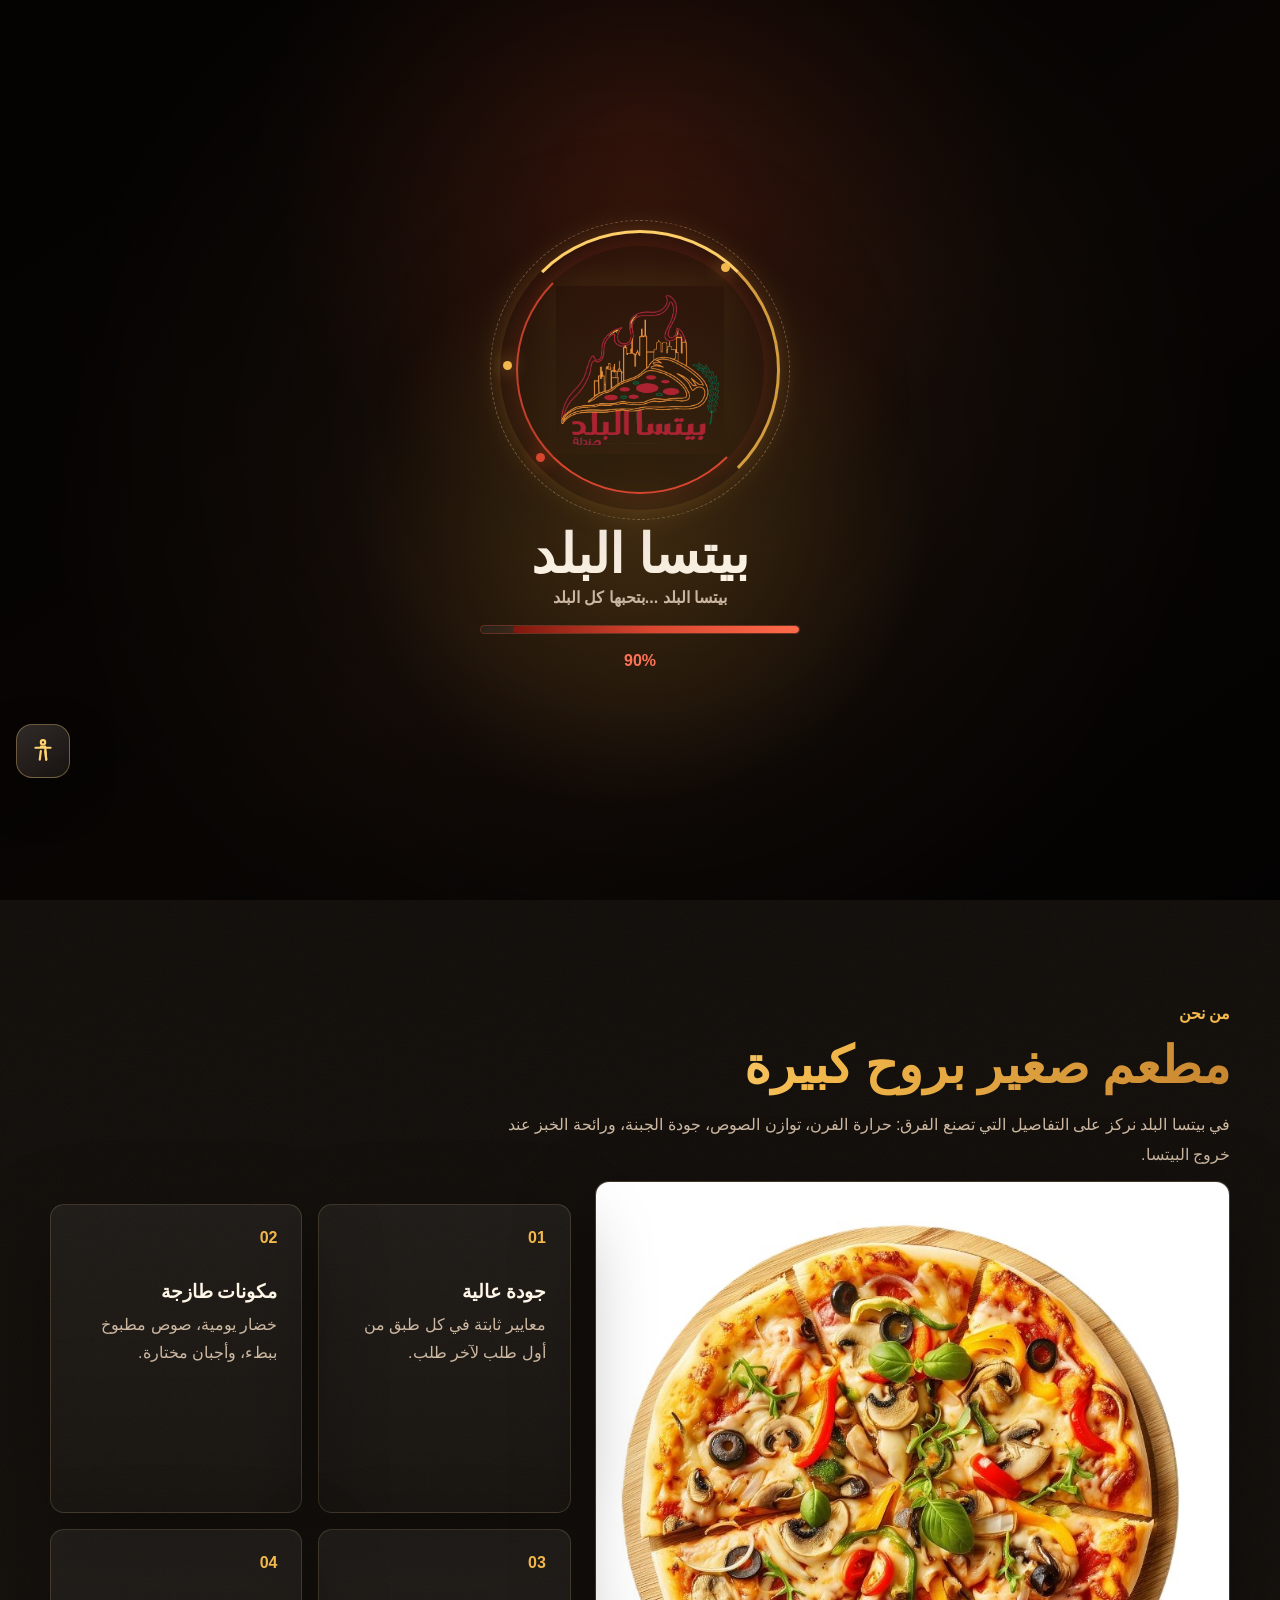
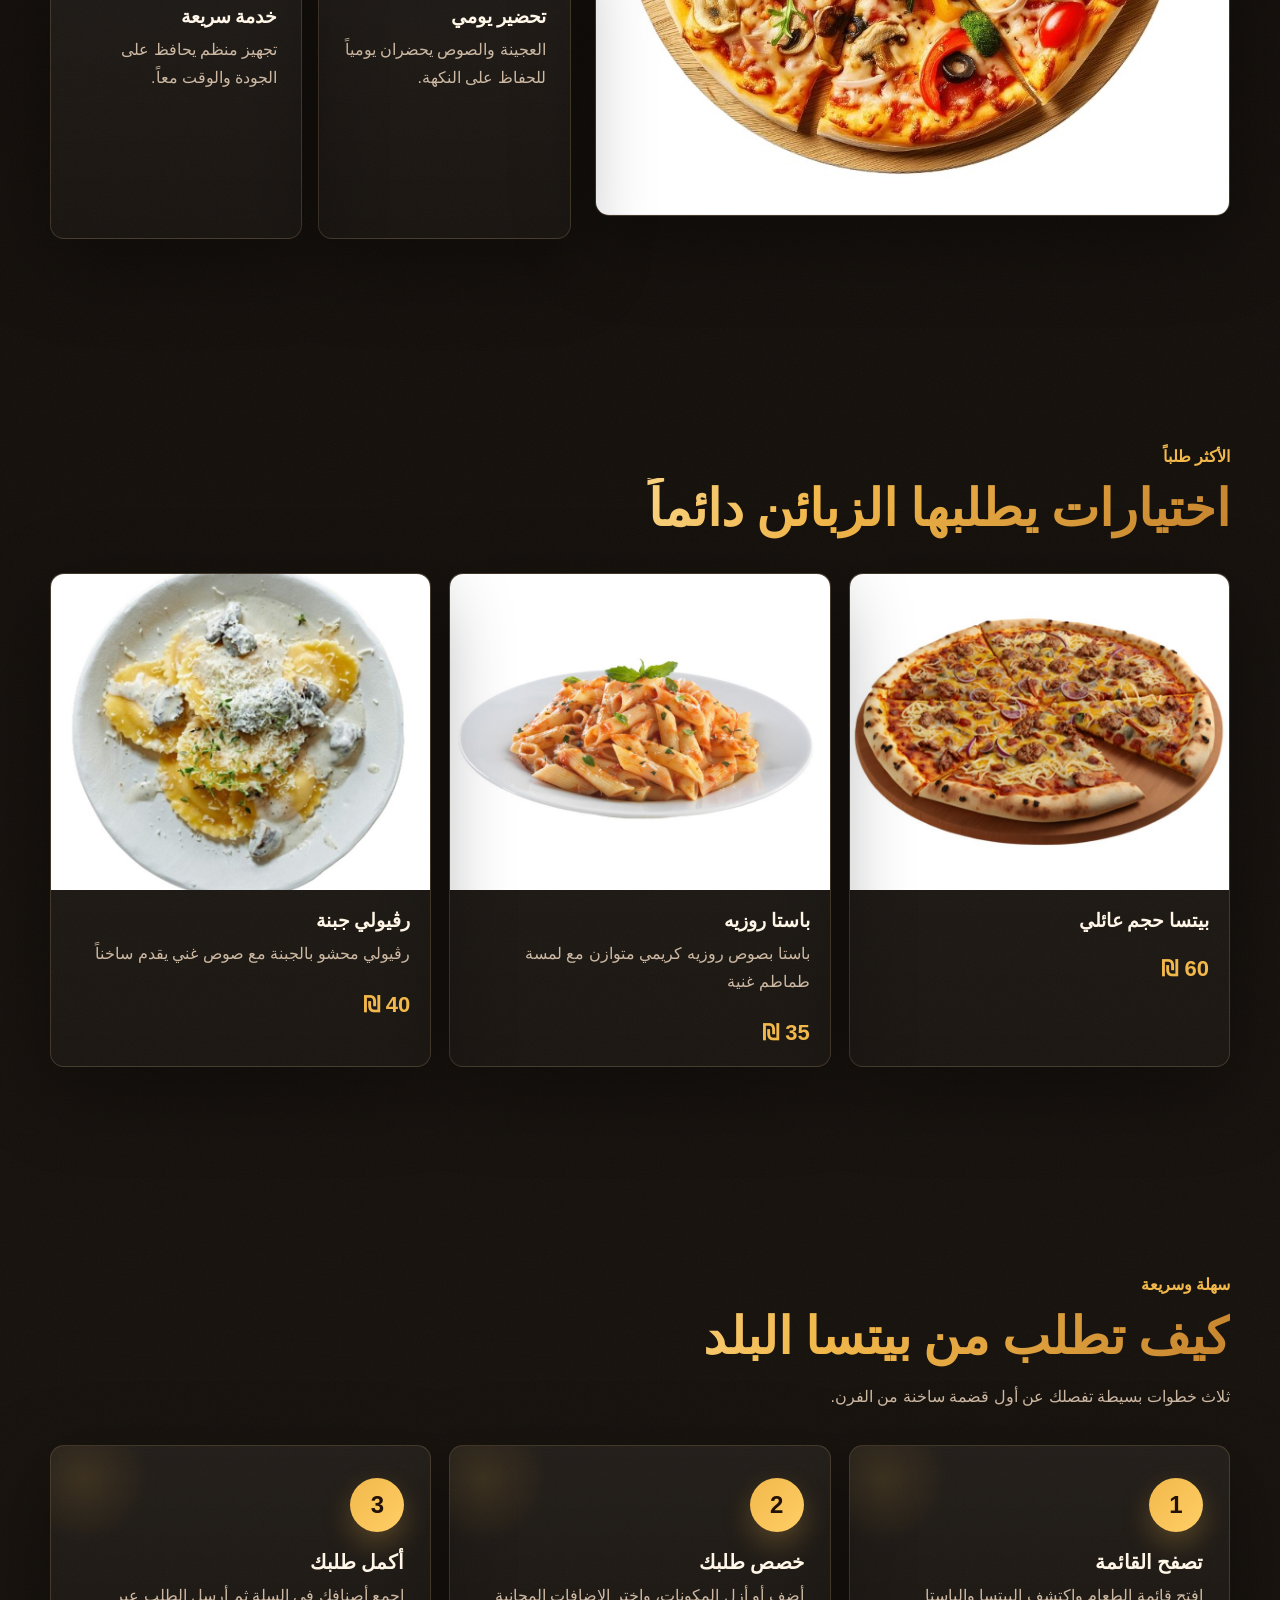
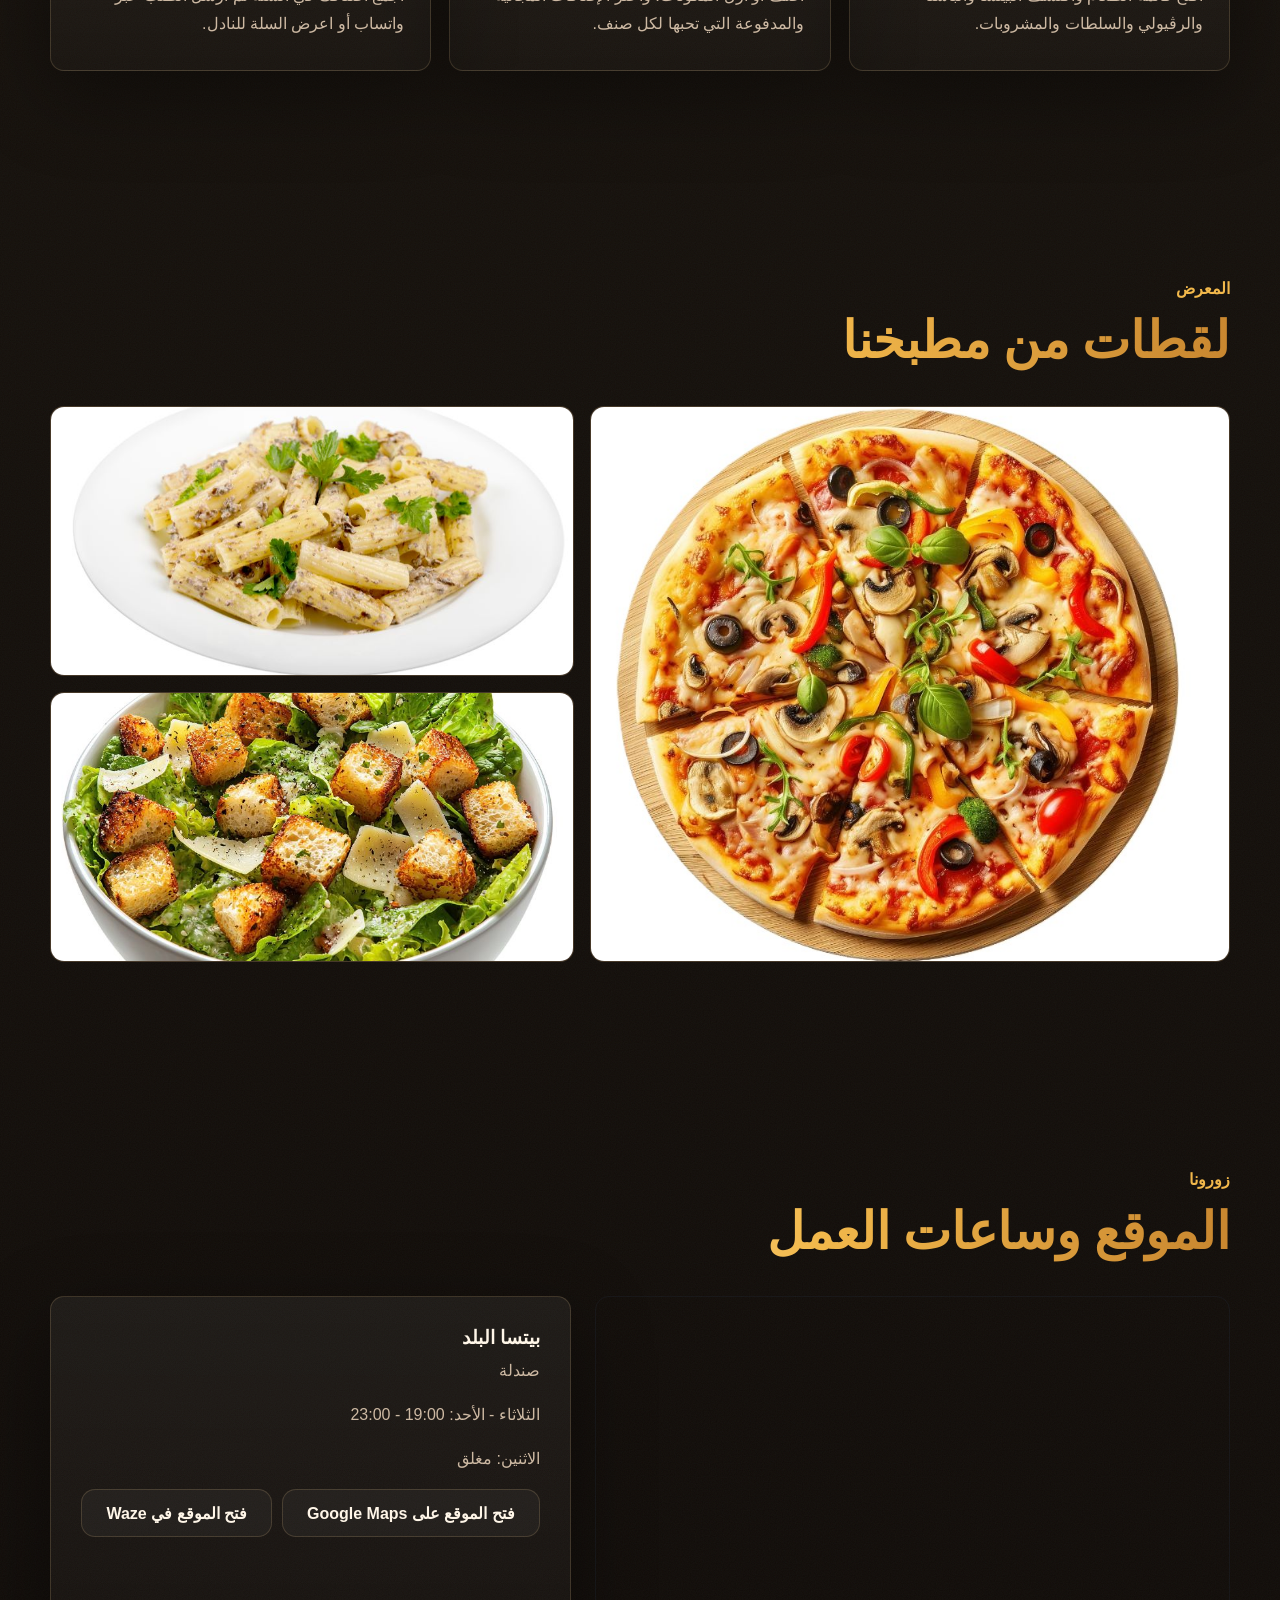
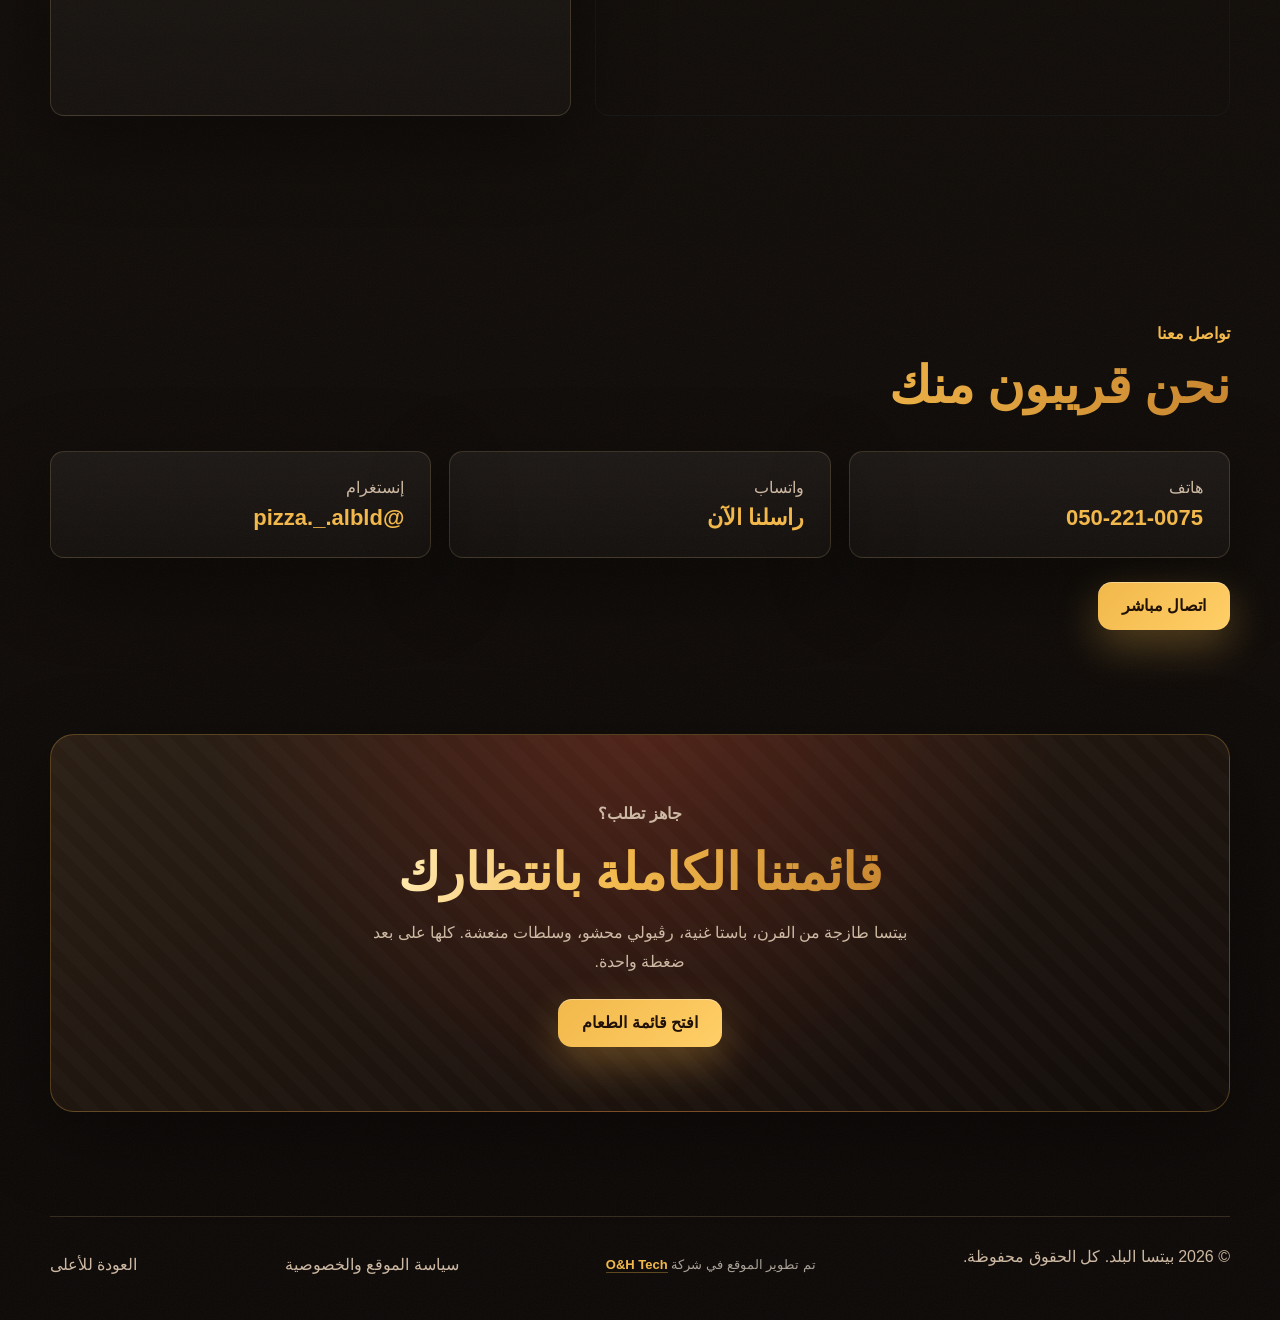
==== commit ef50d045: "Update pizza-Omari" ====
--- a/index.html
+++ b/index.html
@@ -24,7 +24,7 @@
   <link rel="stylesheet" href="css/animations.css?v=20260601-logo-loader">
   <link rel="stylesheet" href="css/responsive.css">
   <link rel="stylesheet" href="css/enhancements.css?v=20260606-side-a11y-size">
-  <link rel="stylesheet" href="css/accessibility.css?v=20260606-a11y-tooltip">
+  <link rel="stylesheet" href="css/accessibility.css?v=20260606-a11y-left">
   <script type="application/ld+json">
     {
       "@context": "https://schema.org",
@@ -254,7 +254,7 @@
 
   <script src="data/site.js?v=20260606-waze"></script>
   <script src="data/menu.js"></script>
-  <script src="js/main.js?v=20260606-waze" defer></script>
+  <script src="js/main.js?v=20260606-scrolltop-mobile" defer></script>
   <script src="js/animations.js?v=20260601-logo-loader" defer></script>
   <script src="js/accessibility.js?v=20260606-a11y" defer></script>
 </body>
--- a/css/accessibility.css
+++ b/css/accessibility.css
@@ -1,6 +1,7 @@
 .skip-link {
   position: fixed;
-  inset-inline-start: 16px;
+  left: 16px;
+  right: auto;
   top: 12px;
   z-index: 3000;
   padding: 10px 14px;
@@ -20,7 +21,8 @@
 
 .a11y-widget {
   position: fixed;
-  inset-inline-start: 16px;
+  left: 16px;
+  right: auto;
   bottom: 18px;
   z-index: 2200;
   font-family: Cairo, Arial, sans-serif;
@@ -54,7 +56,8 @@
 .a11y-toggle::after {
   content: "زر الوصول";
   position: absolute;
-  inset-inline-start: 0;
+  left: 0;
+  right: auto;
   bottom: calc(100% + 10px);
   min-width: max-content;
   padding: 7px 10px;
@@ -89,7 +92,8 @@
 
 .a11y-panel {
   position: absolute;
-  inset-inline-start: 0;
+  left: 0;
+  right: auto;
   bottom: 66px;
   width: min(300px, calc(100vw - 32px));
   padding: 14px;
@@ -236,7 +240,8 @@
 
 @media (max-width: 640px) {
   .a11y-widget {
-    inset-inline-start: 12px;
+    left: 12px;
+    right: auto;
     bottom: 18px;
   }
 
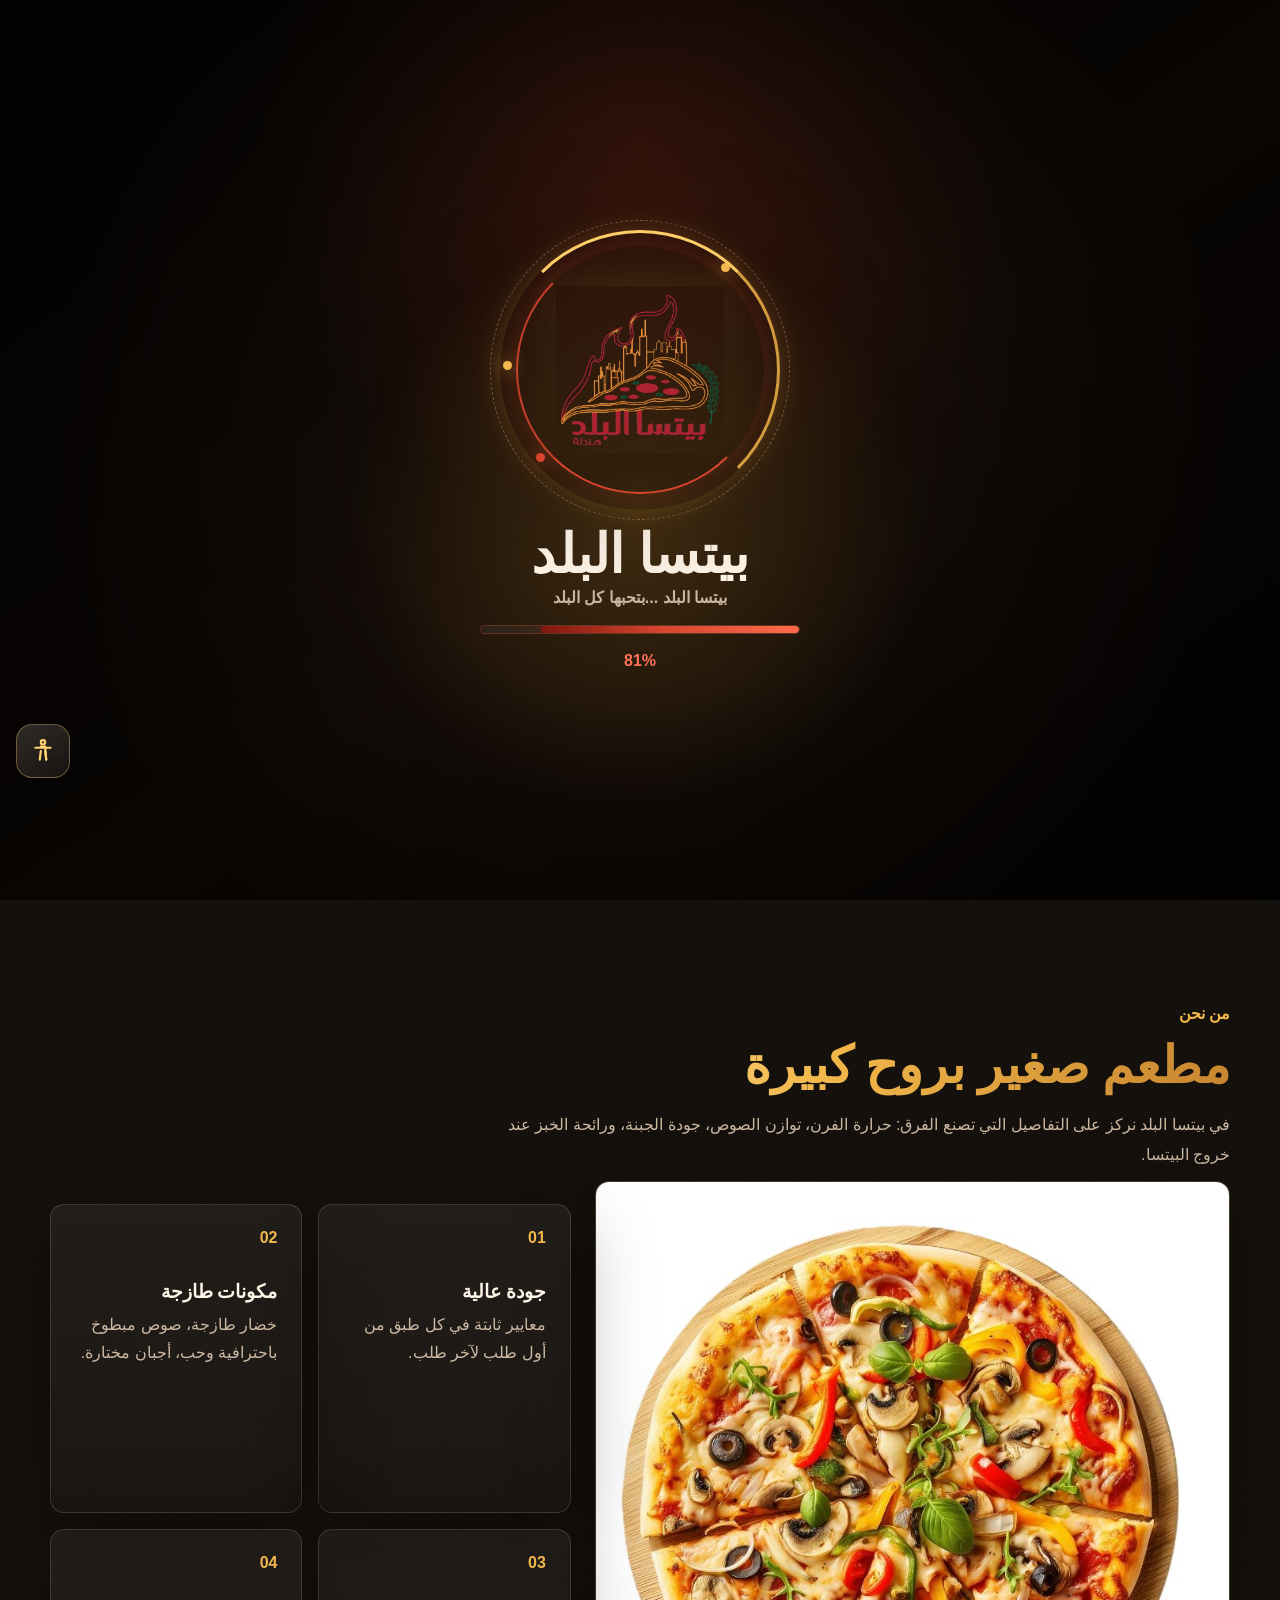
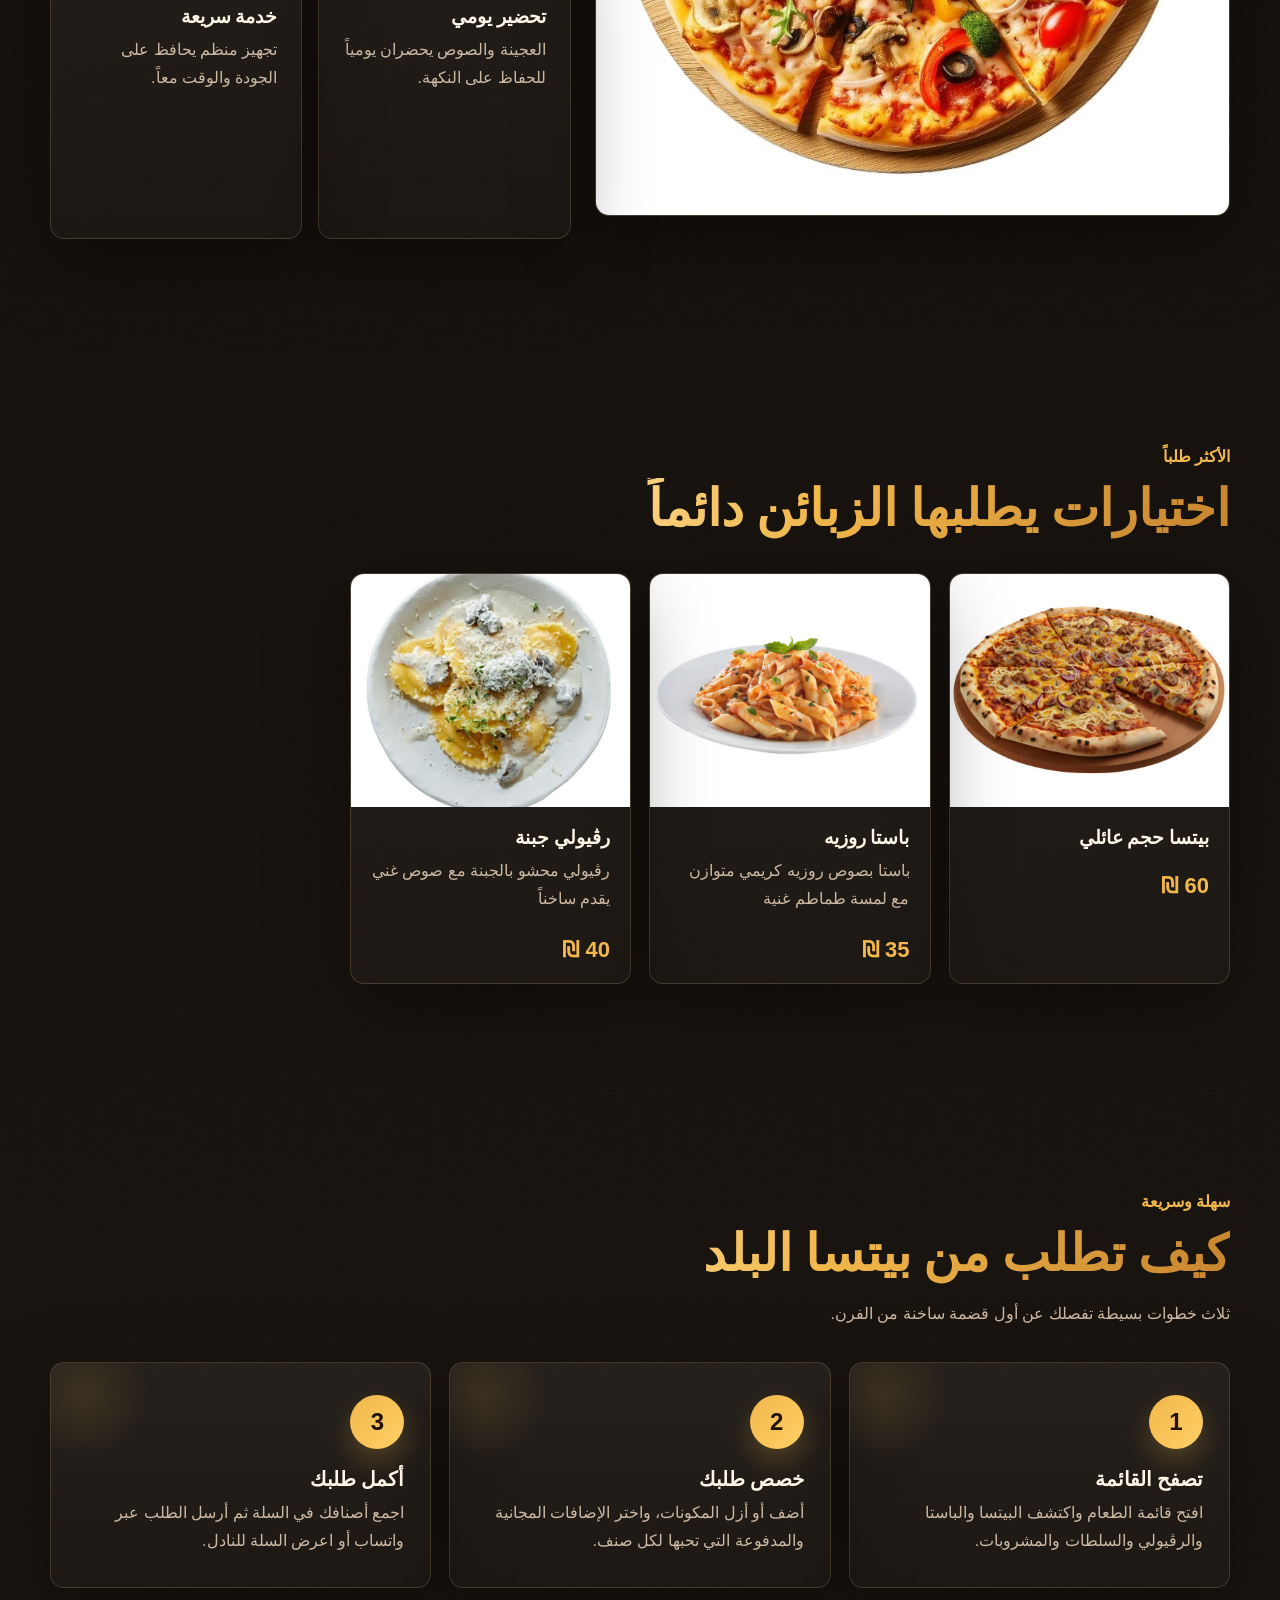
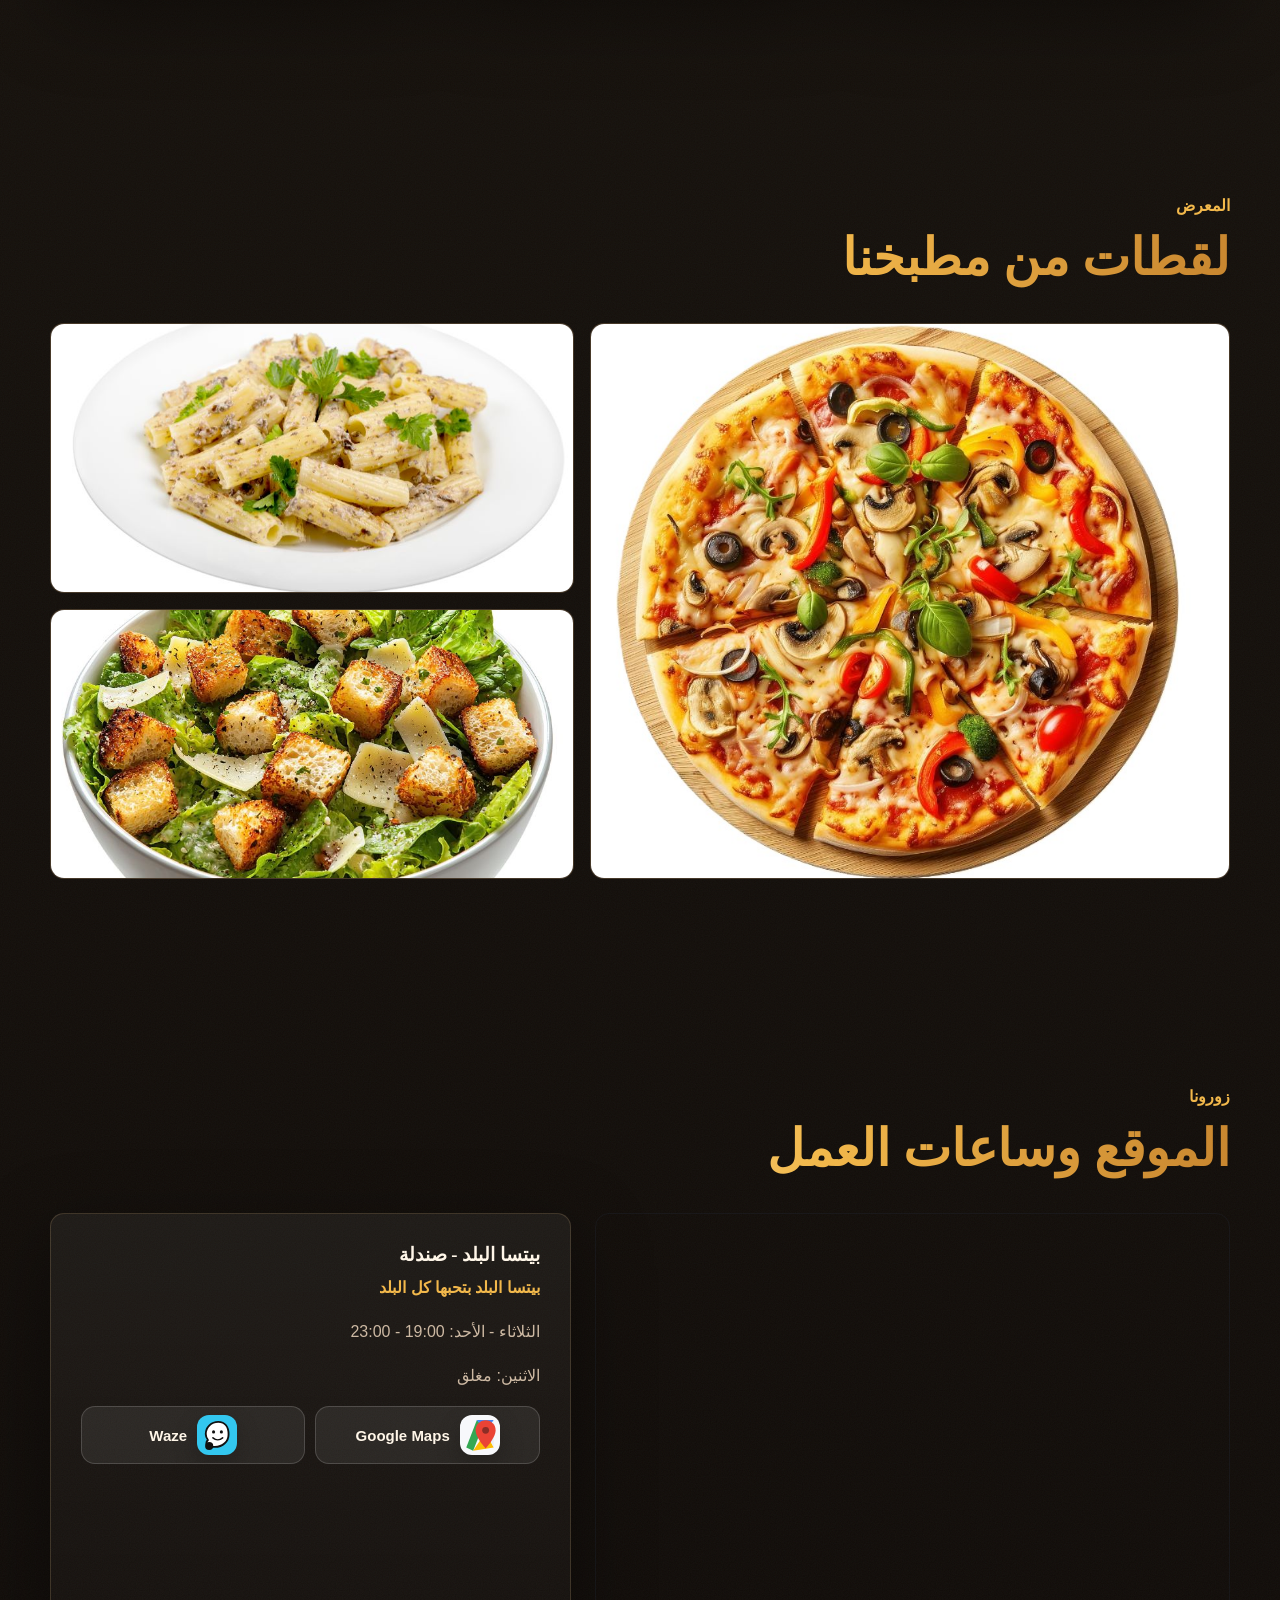
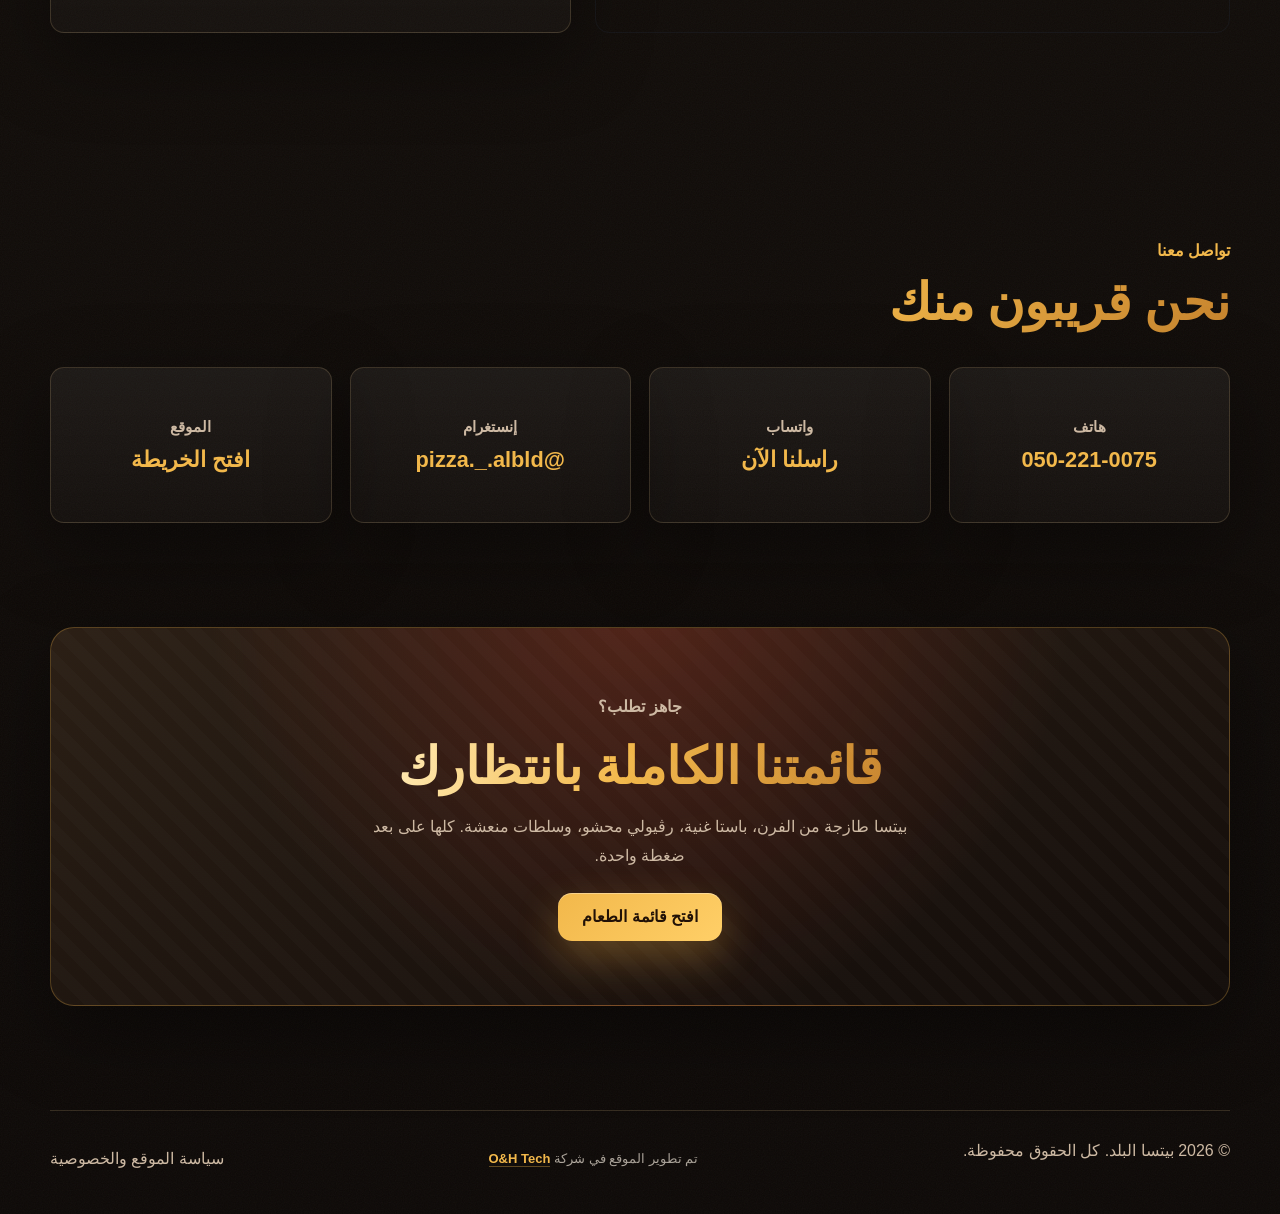
==== commit 40bf2ed4: "Update pizza-Omari" ====
--- a/index.html
+++ b/index.html
@@ -19,11 +19,11 @@
   <link rel="preconnect" href="https://fonts.googleapis.com">
   <link rel="preconnect" href="https://fonts.gstatic.com" crossorigin>
   <link rel="stylesheet" href="https://fonts.googleapis.com/css2?family=Cairo:wght@400;500;600;700;800;900&family=El+Messiri:wght@400;500;600;700&display=swap">
-  <link rel="preload" href="css/main.css?v=20260606-waze" as="style">
-  <link rel="stylesheet" href="css/main.css?v=20260606-waze">
+  <link rel="preload" href="css/main.css?v=20260606-location-inline-actions" as="style">
+  <link rel="stylesheet" href="css/main.css?v=20260606-location-inline-actions">
   <link rel="stylesheet" href="css/animations.css?v=20260601-logo-loader">
-  <link rel="stylesheet" href="css/responsive.css">
-  <link rel="stylesheet" href="css/enhancements.css?v=20260606-side-a11y-size">
+  <link rel="stylesheet" href="css/responsive.css?v=20260606-location-inline-actions">
+  <link rel="stylesheet" href="css/enhancements.css?v=20260606-home-card-motion">
   <link rel="stylesheet" href="css/accessibility.css?v=20260606-a11y-left">
   <script type="application/ld+json">
     {
@@ -130,7 +130,7 @@
         </div>
         <div class="feature-grid stagger-group">
           <article class="feature-card stagger-item"><span>01</span><h3>جودة عالية</h3><p>معايير ثابتة في كل طبق من أول طلب لآخر طلب.</p></article>
-          <article class="feature-card stagger-item"><span>02</span><h3>مكونات طازجة</h3><p>خضار يومية، صوص مطبوخ ببطء، وأجبان مختارة.</p></article>
+          <article class="feature-card stagger-item"><span>02</span><h3>مكونات طازجة</h3><p>خضار طازجة، صوص مبطوخ باحترافية وحب، أجبان مختارة.</p></article>
           <article class="feature-card stagger-item"><span>03</span><h3>تحضير يومي</h3><p>العجينة والصوص يحضران يومياً للحفاظ على النكهة.</p></article>
           <article class="feature-card stagger-item"><span>04</span><h3>خدمة سريعة</h3><p>تجهيز منظم يحافظ على الجودة والوقت معاً.</p></article>
         </div>
@@ -195,13 +195,19 @@
       <div class="location-grid">
         <iframe data-site-map-embed title="موقع بيتسا البلد على الخريطة" loading="lazy" referrerpolicy="no-referrer-when-downgrade" src="https://www.google.com/maps?q=32.520804,35.3251062&z=17&output=embed"></iframe>
         <div class="info-panel">
-          <h3>بيتسا البلد</h3>
-          <p data-site-location>صندلة</p>
+          <h3>بيتسا البلد - صندلة</h3>
+          <p class="location-tagline">بيتسا البلد بتحبها كل البلد</p>
           <p data-site-hours>الثلاثاء - الأحد: 19:00 - 23:00</p>
           <p data-site-closed>الاثنين: مغلق</p>
           <div class="location-actions">
-            <a class="btn btn-ghost map-link" data-site-map-link href="https://maps.app.goo.gl/jmn3ZD5AusEcXEPUA" target="_blank" rel="noopener noreferrer">فتح الموقع على Google Maps</a>
-            <a class="btn btn-ghost map-link" data-site-waze-link href="https://waze.com/ul?ll=32.520804,35.3251062&navigate=yes" target="_blank" rel="noopener noreferrer">فتح الموقع في Waze</a>
+            <a class="btn btn-ghost map-link map-icon-link" data-site-map-link href="https://maps.app.goo.gl/jmn3ZD5AusEcXEPUA" target="_blank" rel="noopener noreferrer" aria-label="فتح الموقع على Google Maps">
+              <img src="assets/google-maps-icon.svg" alt="" aria-hidden="true" loading="lazy">
+              <span>Google Maps</span>
+            </a>
+            <a class="btn btn-ghost map-link map-icon-link" data-site-waze-link href="https://waze.com/ul?ll=32.520804,35.3251062&navigate=yes" target="_blank" rel="noopener noreferrer" aria-label="فتح الموقع في Waze">
+              <img src="assets/waze-icon.svg" alt="" aria-hidden="true" loading="lazy">
+              <span>Waze</span>
+            </a>
           </div>
         </div>
       </div>
@@ -216,8 +222,8 @@
         <a class="contact-card" data-site-phone-link href="tel:0502210075"><span>هاتف</span><strong data-site-phone>050-221-0075</strong></a>
         <a class="contact-card" data-site-whatsapp href="https://api.whatsapp.com/send?phone=972502210075" target="_blank" rel="noopener noreferrer"><span>واتساب</span><strong>راسلنا الآن</strong></a>
         <a class="contact-card" data-site-instagram href="https://instagram.com/pizza._.albld" target="_blank" rel="noopener noreferrer"><span>إنستغرام</span><strong data-site-instagram-handle>@pizza._.albld</strong></a>
-      </div>
-      <a class="btn btn-primary contact-cta" data-site-phone-link href="tel:0502210075">اتصال مباشر</a>
+        <a class="contact-card" data-site-map-link href="https://maps.app.goo.gl/jmn3ZD5AusEcXEPUA" target="_blank" rel="noopener noreferrer"><span>الموقع</span><strong>افتح الخريطة</strong></a>
+      </div>
     </section>
 
     <section class="cta-band section-reveal">
@@ -234,7 +240,6 @@
     <p>© <span id="year"></span> بيتسا البلد. كل الحقوق محفوظة.</p>
     <p class="credit-line">تم تطوير الموقع في شركة <a href="https://oh-tech.co" target="_blank" rel="noopener noreferrer">O&amp;H Tech</a></p>
     <a href="policy.html">سياسة الموقع والخصوصية</a>
-    <a href="#top">العودة للأعلى</a>
   </footer>
 
   <div class="lightbox" id="lightbox" aria-hidden="true">
@@ -254,7 +259,7 @@
 
   <script src="data/site.js?v=20260606-waze"></script>
   <script src="data/menu.js"></script>
-  <script src="js/main.js?v=20260606-scrolltop-mobile" defer></script>
+  <script src="js/main.js?v=20260606-whatsapp-business-map-icons" defer></script>
   <script src="js/animations.js?v=20260601-logo-loader" defer></script>
   <script src="js/accessibility.js?v=20260606-a11y" defer></script>
 </body>
--- a/css/main.css
+++ b/css/main.css
@@ -417,7 +417,7 @@
 .menu-preview,
 .contact-grid {
   display: grid;
-  grid-template-columns: repeat(3, minmax(0, 1fr));
+  grid-template-columns: repeat(4, minmax(0, 1fr));
   gap: 18px;
 }
 
@@ -488,9 +488,23 @@
   padding: 30px;
 }
 
+.info-panel h3 {
+  margin-bottom: 8px;
+}
+
+.location-tagline {
+  color: var(--gold) !important;
+  font-weight: 900;
+}
+
 .contact-card {
-  padding: 26px;
-  transition: transform .2s ease, border-color .2s ease;
+  display: grid;
+  align-content: center;
+  gap: 10px;
+  min-height: 156px;
+  padding: 20px;
+  text-align: center;
+  transition: transform .2s ease, border-color .2s ease, background .2s ease;
 }
 
 .contact-card:hover {
@@ -500,17 +514,16 @@
 
 .contact-card span {
   display: block;
-  margin-bottom: 8px;
   color: var(--muted);
+  font-size: 15px;
+  font-weight: 800;
 }
 
 .contact-card strong {
   color: var(--gold);
-  font-size: 22px;
-}
-
-.contact-cta {
-  margin-top: 24px;
+  font-size: clamp(18px, 1.7vw, 22px);
+  line-height: 1.25;
+  overflow-wrap: anywhere;
 }
 
 .map-link {
@@ -518,14 +531,48 @@
 }
 
 .location-actions {
-  display: flex;
-  flex-wrap: wrap;
+  display: grid;
+  grid-template-columns: repeat(2, minmax(0, 1fr));
   gap: 10px;
   margin-top: 14px;
 }
 
 .location-actions .map-link {
   margin-top: 0;
+}
+
+.location-actions .map-icon-link {
+  display: inline-flex;
+  align-items: center;
+  justify-content: center;
+  gap: 10px;
+  width: 100%;
+  min-width: 0;
+  min-height: 58px;
+  padding: 8px 10px;
+  border-color: rgba(255, 255, 255, .16);
+  background: rgba(255, 255, 255, .075);
+}
+
+.map-icon-link img {
+  width: 40px;
+  height: 40px;
+  border-radius: 12px;
+  object-fit: contain;
+  box-shadow: 0 10px 24px rgba(0, 0, 0, .22);
+}
+
+.map-icon-link span {
+  min-width: 0;
+  font-weight: 900;
+  font-size: clamp(13px, 2.4vw, 15px);
+  white-space: nowrap;
+}
+
+.map-icon-link:hover {
+  transform: translateY(-2px);
+  border-color: rgba(248, 198, 93, .42);
+  background: rgba(255, 255, 255, .11);
 }
 
 .site-footer {
--- a/css/main.css
+++ b/css/main.css
@@ -417,7 +417,7 @@
 .menu-preview,
 .contact-grid {
   display: grid;
-  grid-template-columns: repeat(3, minmax(0, 1fr));
+  grid-template-columns: repeat(4, minmax(0, 1fr));
   gap: 18px;
 }
 
@@ -488,9 +488,23 @@
   padding: 30px;
 }
 
+.info-panel h3 {
+  margin-bottom: 8px;
+}
+
+.location-tagline {
+  color: var(--gold) !important;
+  font-weight: 900;
+}
+
 .contact-card {
-  padding: 26px;
-  transition: transform .2s ease, border-color .2s ease;
+  display: grid;
+  align-content: center;
+  gap: 10px;
+  min-height: 156px;
+  padding: 20px;
+  text-align: center;
+  transition: transform .2s ease, border-color .2s ease, background .2s ease;
 }
 
 .contact-card:hover {
@@ -500,17 +514,16 @@
 
 .contact-card span {
   display: block;
-  margin-bottom: 8px;
   color: var(--muted);
+  font-size: 15px;
+  font-weight: 800;
 }
 
 .contact-card strong {
   color: var(--gold);
-  font-size: 22px;
-}
-
-.contact-cta {
-  margin-top: 24px;
+  font-size: clamp(18px, 1.7vw, 22px);
+  line-height: 1.25;
+  overflow-wrap: anywhere;
 }
 
 .map-link {
@@ -518,14 +531,48 @@
 }
 
 .location-actions {
-  display: flex;
-  flex-wrap: wrap;
+  display: grid;
+  grid-template-columns: repeat(2, minmax(0, 1fr));
   gap: 10px;
   margin-top: 14px;
 }
 
 .location-actions .map-link {
   margin-top: 0;
+}
+
+.location-actions .map-icon-link {
+  display: inline-flex;
+  align-items: center;
+  justify-content: center;
+  gap: 10px;
+  width: 100%;
+  min-width: 0;
+  min-height: 58px;
+  padding: 8px 10px;
+  border-color: rgba(255, 255, 255, .16);
+  background: rgba(255, 255, 255, .075);
+}
+
+.map-icon-link img {
+  width: 40px;
+  height: 40px;
+  border-radius: 12px;
+  object-fit: contain;
+  box-shadow: 0 10px 24px rgba(0, 0, 0, .22);
+}
+
+.map-icon-link span {
+  min-width: 0;
+  font-weight: 900;
+  font-size: clamp(13px, 2.4vw, 15px);
+  white-space: nowrap;
+}
+
+.map-icon-link:hover {
+  transform: translateY(-2px);
+  border-color: rgba(248, 198, 93, .42);
+  background: rgba(255, 255, 255, .11);
 }
 
 .site-footer {
--- a/css/responsive.css
+++ b/css/responsive.css
@@ -159,8 +159,73 @@
     grid-template-columns: 1fr;
   }
 
+  .feature-grid {
+    grid-template-columns: repeat(2, minmax(0, 1fr));
+    gap: 12px;
+  }
+
+  .feature-card {
+    aspect-ratio: 1;
+    display: grid;
+    align-content: space-between;
+    padding: 14px 12px;
+    min-width: 0;
+  }
+
+  .feature-card span {
+    margin-bottom: 0;
+    font-size: 13px;
+  }
+
+  .feature-card h3 {
+    margin: 0;
+    font-size: clamp(16px, 4.5vw, 19px);
+    line-height: 1.25;
+  }
+
+  .feature-card p {
+    margin: 0;
+    font-size: clamp(12px, 3.35vw, 14px);
+    line-height: 1.55;
+  }
+
   .gallery-grid {
     grid-auto-rows: 230px;
+  }
+
+  .contact-grid {
+    grid-template-columns: repeat(2, minmax(0, 1fr));
+    gap: 12px;
+  }
+
+  .contact-card {
+    min-height: 128px;
+    padding: 14px 10px;
+  }
+
+  .contact-card strong {
+    font-size: clamp(16px, 5.2vw, 21px);
+  }
+
+  .location-actions {
+    grid-template-columns: repeat(2, minmax(0, 1fr));
+    gap: 8px;
+  }
+
+  .location-actions .map-icon-link {
+    min-height: 54px;
+    gap: 7px;
+    padding: 7px 8px;
+  }
+
+  .map-icon-link img {
+    width: 34px;
+    height: 34px;
+    border-radius: 10px;
+  }
+
+  .map-icon-link span {
+    font-size: 12px;
   }
 
   .gallery-item:first-child {
--- a/css/enhancements.css
+++ b/css/enhancements.css
@@ -1663,3 +1663,108 @@
   opacity: .46;
   filter: grayscale(.72);
 }
+
+/* ---------- Home cards: refined motion and hover ---------- */
+.feature-card,
+.step-card,
+.contact-card {
+  position: relative;
+  overflow: hidden;
+  isolation: isolate;
+  transition:
+    transform .28s cubic-bezier(.22, 1, .36, 1),
+    border-color .28s ease,
+    box-shadow .28s ease,
+    background .28s ease;
+}
+
+.feature-card::before,
+.step-card::before,
+.contact-card::before {
+  content: "";
+  position: absolute;
+  inset: 0;
+  z-index: -1;
+  opacity: 0;
+  background:
+    radial-gradient(circle at 22% 12%, rgba(248, 198, 93, .18), transparent 32%),
+    linear-gradient(145deg, rgba(255, 255, 255, .07), transparent 58%);
+  transition: opacity .28s ease;
+}
+
+.feature-card:hover,
+.step-card:hover,
+.contact-card:hover {
+  transform: translateY(-6px) scale(1.012);
+  border-color: rgba(248, 198, 93, .48);
+  background: linear-gradient(180deg, rgba(255, 255, 255, .075), rgba(255, 255, 255, .03));
+  box-shadow: 0 24px 58px rgba(0, 0, 0, .44), 0 0 0 1px rgba(248, 198, 93, .08);
+}
+
+.feature-card:hover::before,
+.step-card:hover::before,
+.contact-card:hover::before {
+  opacity: 1;
+}
+
+@media (max-width: 640px) {
+  .steps-grid {
+    grid-template-columns: repeat(2, minmax(0, 1fr));
+    gap: 12px;
+  }
+
+  .step-card {
+    aspect-ratio: 1;
+    display: grid;
+    align-content: space-between;
+    min-width: 0;
+    padding: 14px 12px;
+  }
+
+  .step-card::after {
+    width: 82px;
+    height: 82px;
+    inset-inline-end: -24px;
+    top: -24px;
+  }
+
+  .step-card .step-num {
+    width: 34px;
+    height: 34px;
+    margin-bottom: 0;
+    font-size: 13px;
+  }
+
+  .step-card h3 {
+    margin: 0;
+    font-size: clamp(15px, 4.25vw, 18px);
+    line-height: 1.25;
+  }
+
+  .step-card p {
+    display: -webkit-box;
+    margin: 0;
+    overflow: hidden;
+    -webkit-box-orient: vertical;
+    -webkit-line-clamp: 4;
+    font-size: clamp(11px, 3.15vw, 13px);
+    line-height: 1.45;
+  }
+}
+
+@media (prefers-reduced-motion: reduce) {
+  .feature-card,
+  .step-card,
+  .contact-card,
+  .feature-card::before,
+  .step-card::before,
+  .contact-card::before {
+    transition: none;
+  }
+
+  .feature-card:hover,
+  .step-card:hover,
+  .contact-card:hover {
+    transform: none;
+  }
+}
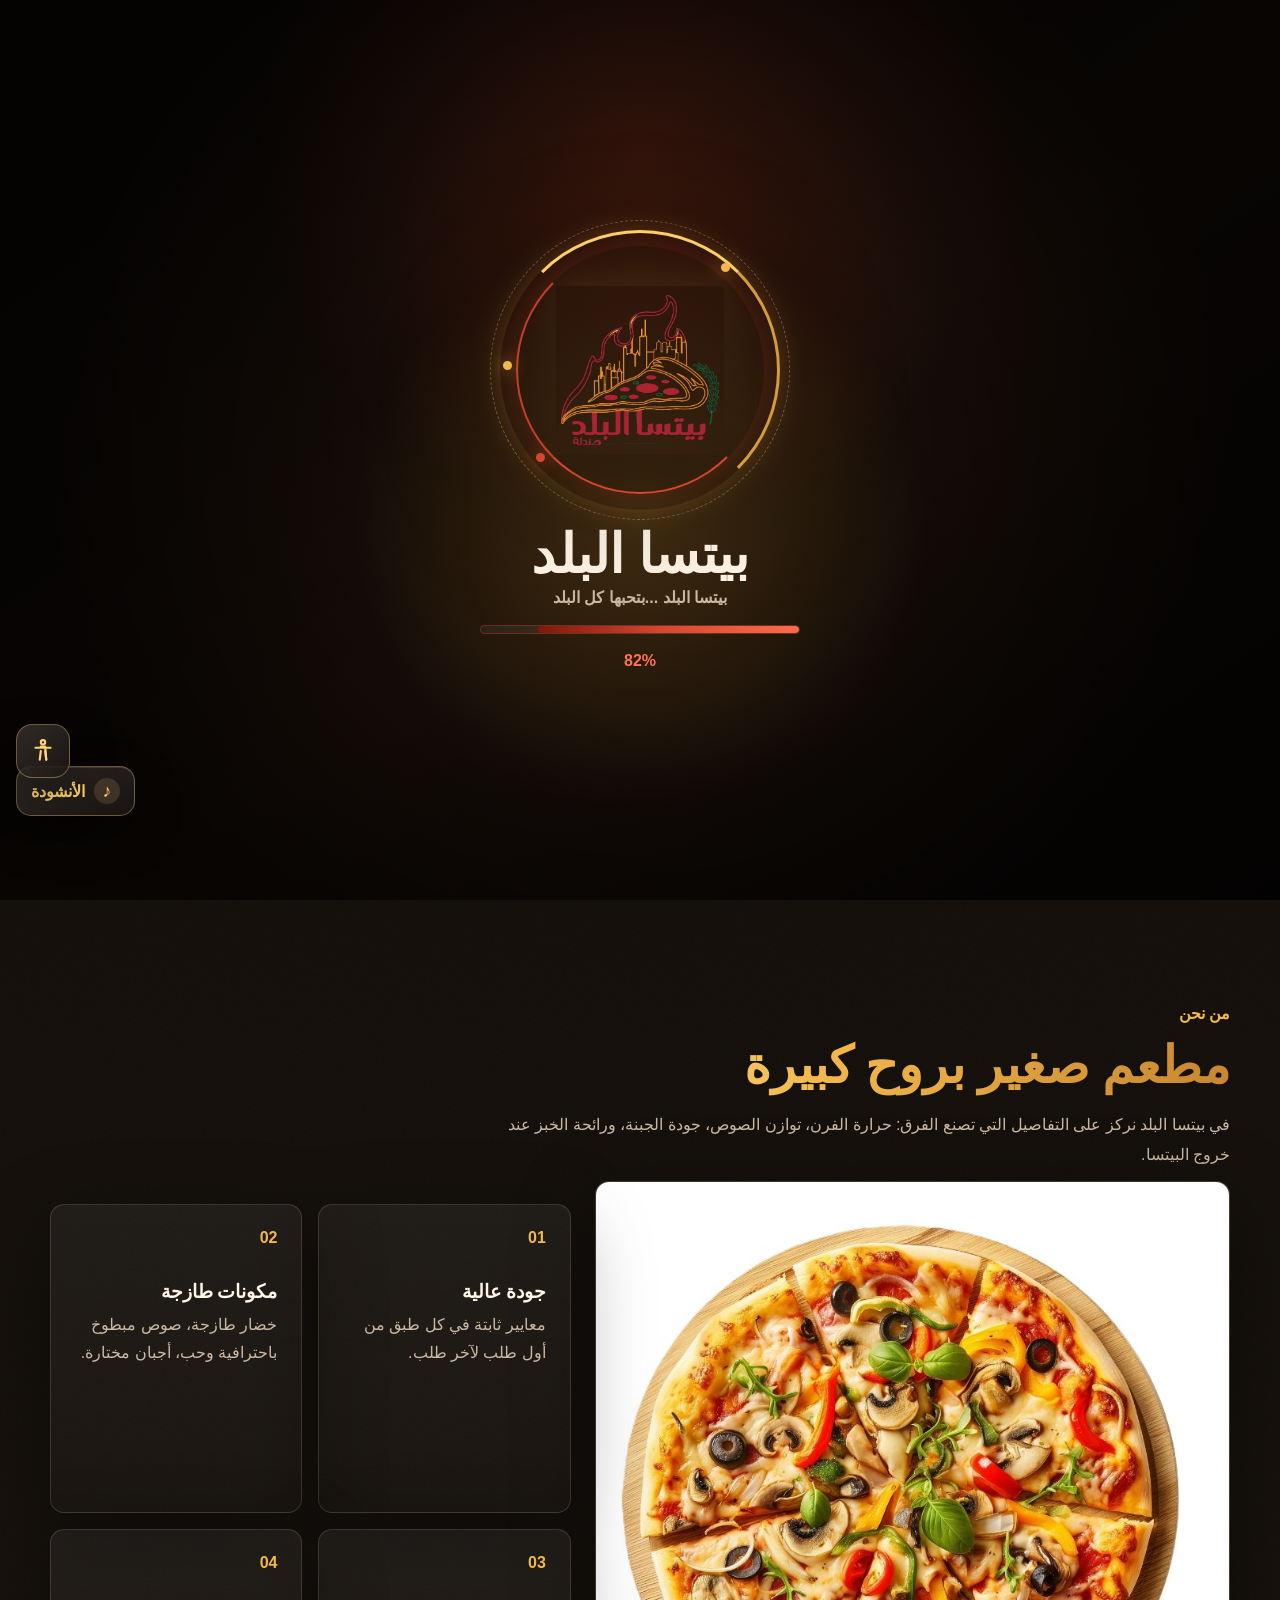
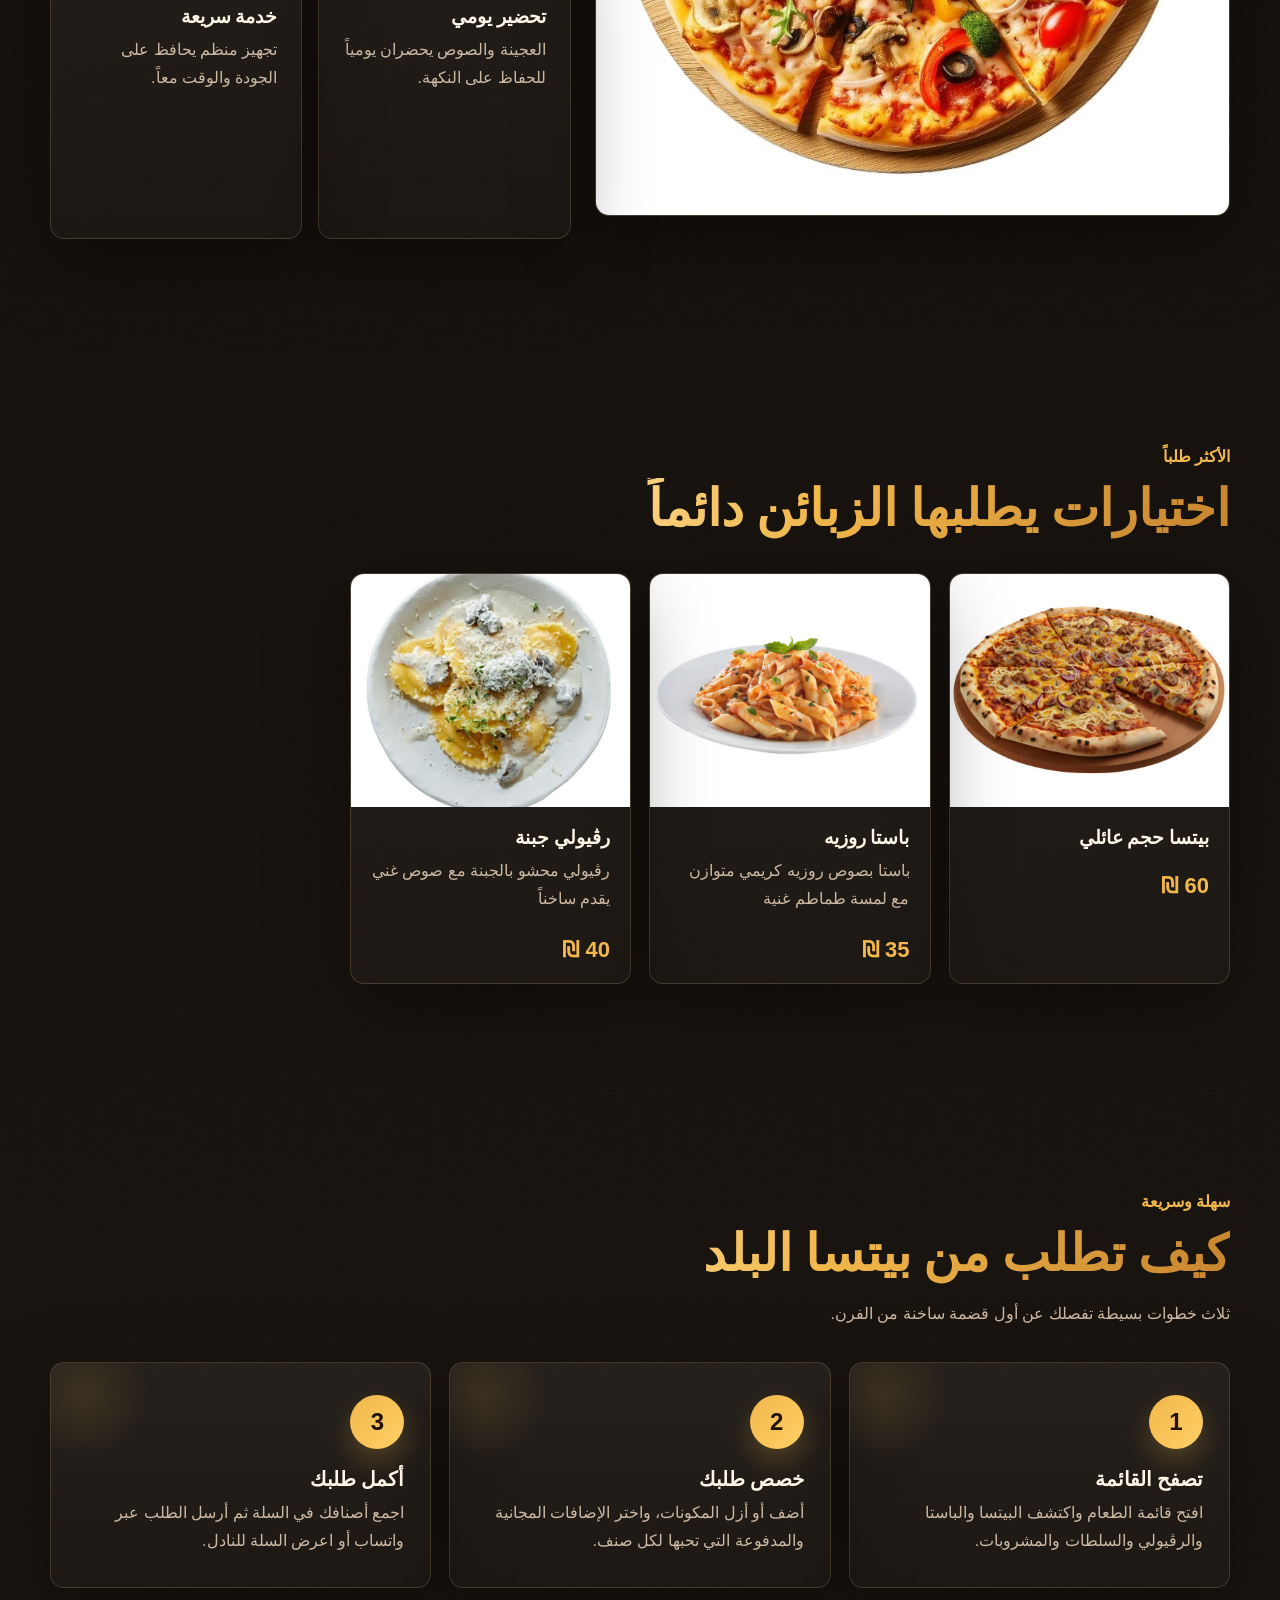
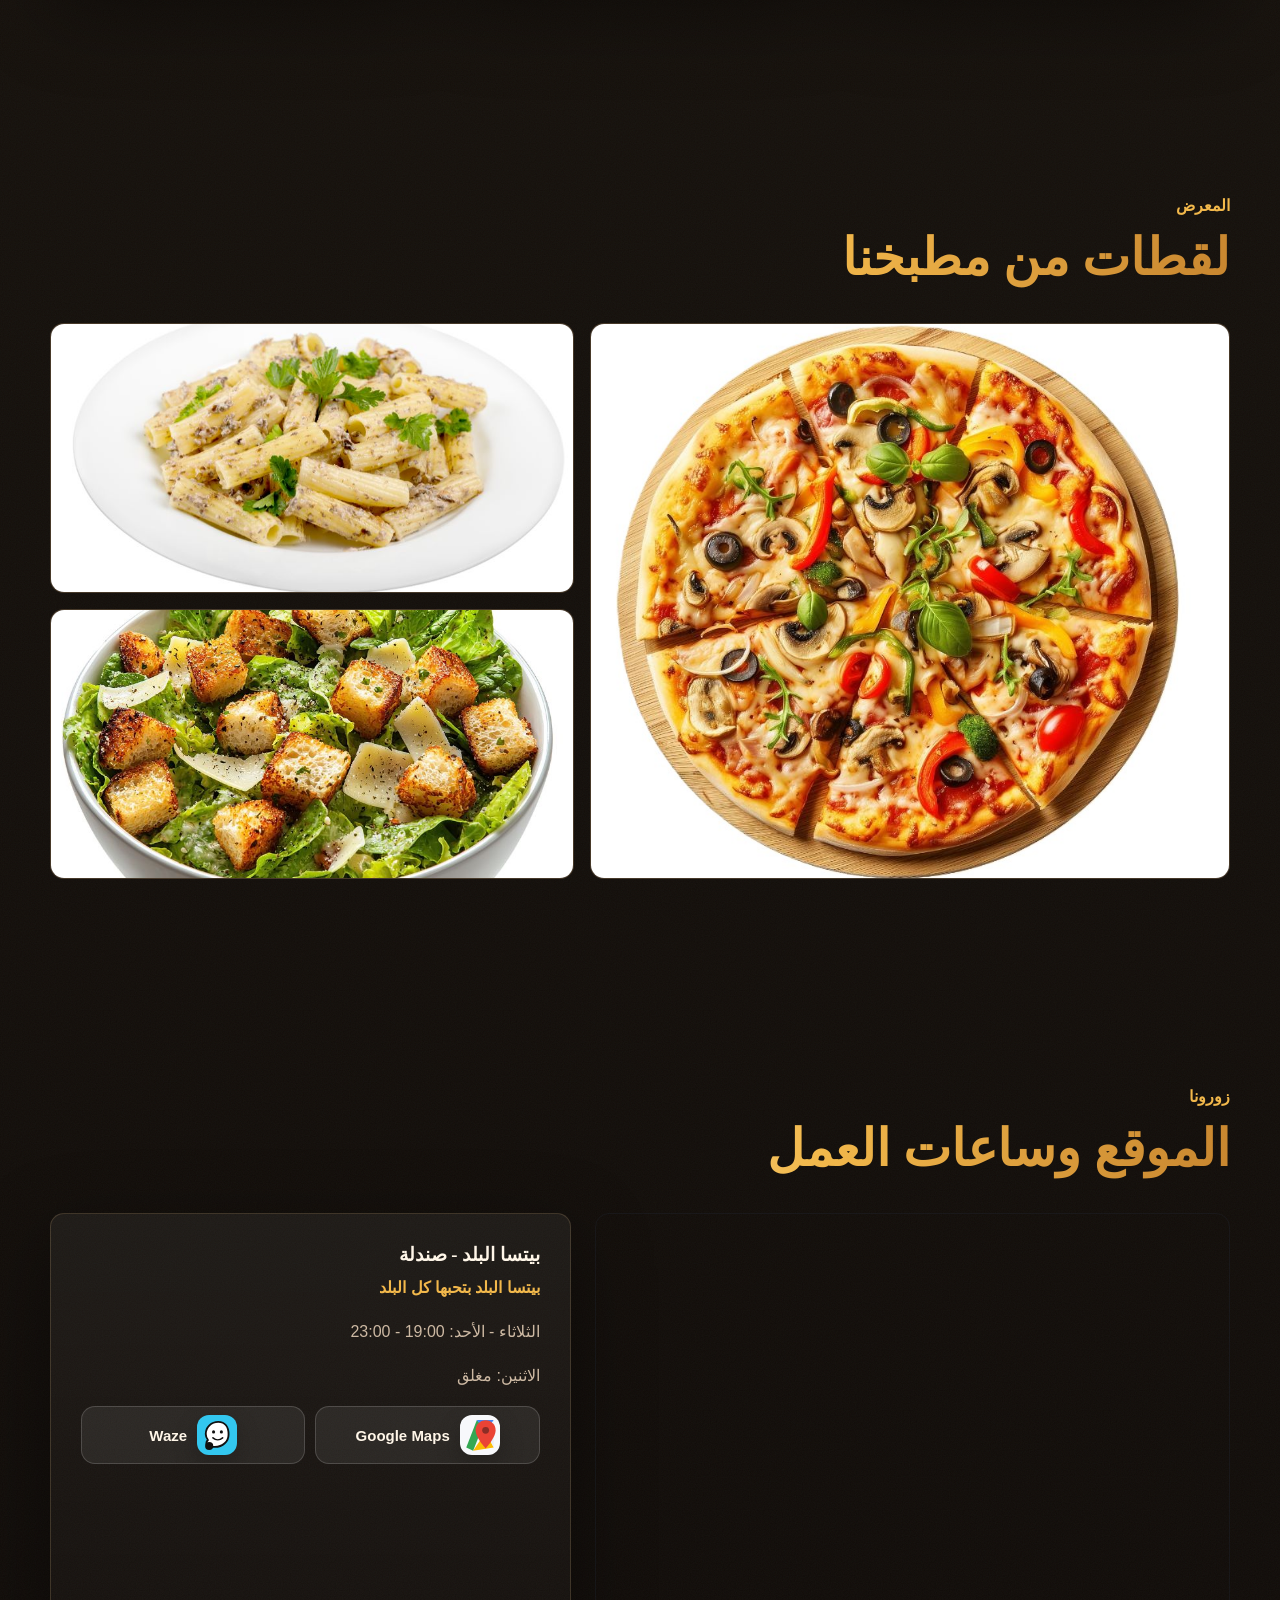
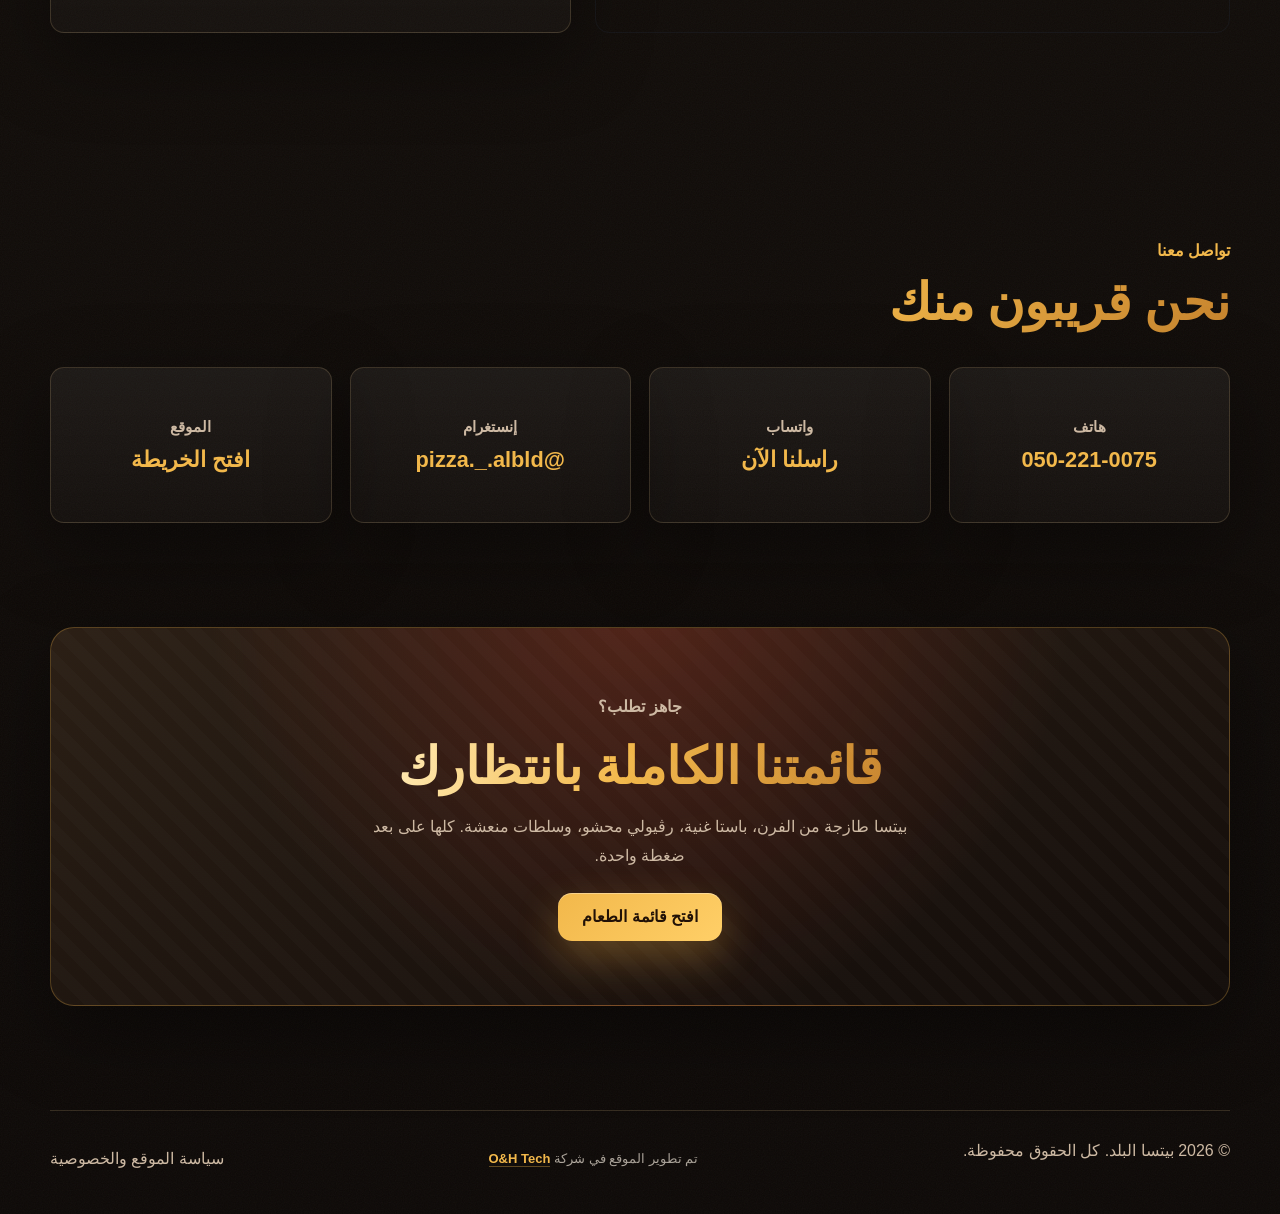
==== commit d61deaa8: "Update pizza-Omari" ====
--- a/index.html
+++ b/index.html
@@ -23,7 +23,7 @@
   <link rel="stylesheet" href="css/main.css?v=20260606-location-inline-actions">
   <link rel="stylesheet" href="css/animations.css?v=20260601-logo-loader">
   <link rel="stylesheet" href="css/responsive.css?v=20260606-location-inline-actions">
-  <link rel="stylesheet" href="css/enhancements.css?v=20260606-home-card-motion">
+  <link rel="stylesheet" href="css/enhancements.css?v=20260606-audio-toggle">
   <link rel="stylesheet" href="css/accessibility.css?v=20260606-a11y-left">
   <script type="application/ld+json">
     {
@@ -248,6 +248,14 @@
 
   </div>
 
+  <button class="audio-toggle" type="button" data-audio-toggle aria-pressed="false" aria-label="تشغيل الأنشودة">
+    <span class="audio-toggle-icon" aria-hidden="true">♪</span>
+    <span class="audio-toggle-text">الأنشودة</span>
+  </button>
+  <audio id="siteAudio" preload="metadata" loop>
+    <source src="audio/بيتْسَا البلد.mp3.mpeg" type="audio/mpeg">
+  </audio>
+
   <div class="side-actions" aria-label="اختصارات الموقع">
     <a class="side-action side-action-menu" href="menu.html" aria-label="الانتقال إلى القائمة">
       <span>القائمة</span>
@@ -259,7 +267,7 @@
 
   <script src="data/site.js?v=20260606-waze"></script>
   <script src="data/menu.js"></script>
-  <script src="js/main.js?v=20260606-whatsapp-business-map-icons" defer></script>
+  <script src="js/main.js?v=20260606-audio-toggle" defer></script>
   <script src="js/animations.js?v=20260601-logo-loader" defer></script>
   <script src="js/accessibility.js?v=20260606-a11y" defer></script>
 </body>
--- a/css/enhancements.css
+++ b/css/enhancements.css
@@ -1768,3 +1768,107 @@
     transform: none;
   }
 }
+
+/* ---------- Optional site audio ---------- */
+.audio-toggle {
+  position: fixed;
+  left: 16px;
+  bottom: 84px;
+  z-index: 2180;
+  display: inline-flex;
+  align-items: center;
+  gap: 9px;
+  min-height: 50px;
+  padding: 0 14px;
+  border: 1px solid rgba(255, 211, 123, .34);
+  border-radius: 15px;
+  color: #ffd36f;
+  background:
+    linear-gradient(145deg, rgba(255, 255, 255, .12), rgba(255, 255, 255, .04)),
+    rgba(20, 14, 10, .76);
+  box-shadow: 0 18px 44px rgba(0, 0, 0, .36), inset 0 1px 0 rgba(255, 255, 255, .12);
+  backdrop-filter: blur(16px);
+  font: inherit;
+  font-weight: 900;
+  cursor: pointer;
+  transition: transform .24s ease, border-color .24s ease, box-shadow .24s ease, background .24s ease;
+}
+
+.audio-toggle::after {
+  content: "تشغيل الأنشودة";
+  position: absolute;
+  left: 0;
+  bottom: calc(100% + 10px);
+  min-width: max-content;
+  padding: 7px 10px;
+  border: 1px solid rgba(255, 211, 123, .34);
+  border-radius: 10px;
+  color: #fff7e8;
+  background: rgba(18, 13, 10, .94);
+  box-shadow: 0 14px 34px rgba(0, 0, 0, .32);
+  opacity: 0;
+  pointer-events: none;
+  transform: translateY(4px);
+  transition: opacity .2s ease, transform .2s ease;
+  font-size: 12px;
+  white-space: nowrap;
+}
+
+.audio-toggle:hover,
+.audio-toggle:focus-visible {
+  transform: translateY(-2px) scale(1.02);
+  border-color: rgba(255, 211, 123, .62);
+  box-shadow: 0 22px 54px rgba(0, 0, 0, .44), 0 0 0 4px rgba(255, 211, 123, .08);
+}
+
+.audio-toggle:hover::after,
+.audio-toggle:focus-visible::after {
+  opacity: 1;
+  transform: translateY(0);
+}
+
+.audio-toggle[aria-pressed="true"] {
+  color: #170c07;
+  border-color: rgba(255, 211, 123, .78);
+  background: linear-gradient(135deg, #ffd36f, #d9472f);
+}
+
+.audio-toggle[aria-pressed="true"]::after {
+  content: "إيقاف الأنشودة";
+}
+
+.audio-toggle-icon {
+  display: grid;
+  place-items: center;
+  width: 26px;
+  height: 26px;
+  border-radius: 50%;
+  background: rgba(255, 211, 123, .14);
+  font-size: 18px;
+  line-height: 1;
+}
+
+.audio-toggle[aria-pressed="true"] .audio-toggle-icon {
+  background: rgba(23, 12, 7, .14);
+}
+
+@media (max-width: 640px) {
+  .audio-toggle {
+    left: 12px;
+    bottom: 82px;
+    min-height: 50px;
+    width: 50px;
+    justify-content: center;
+    padding: 0;
+    border-radius: 14px;
+  }
+
+  .audio-toggle-text {
+    position: absolute;
+    width: 1px;
+    height: 1px;
+    overflow: hidden;
+    clip: rect(0 0 0 0);
+    white-space: nowrap;
+  }
+}
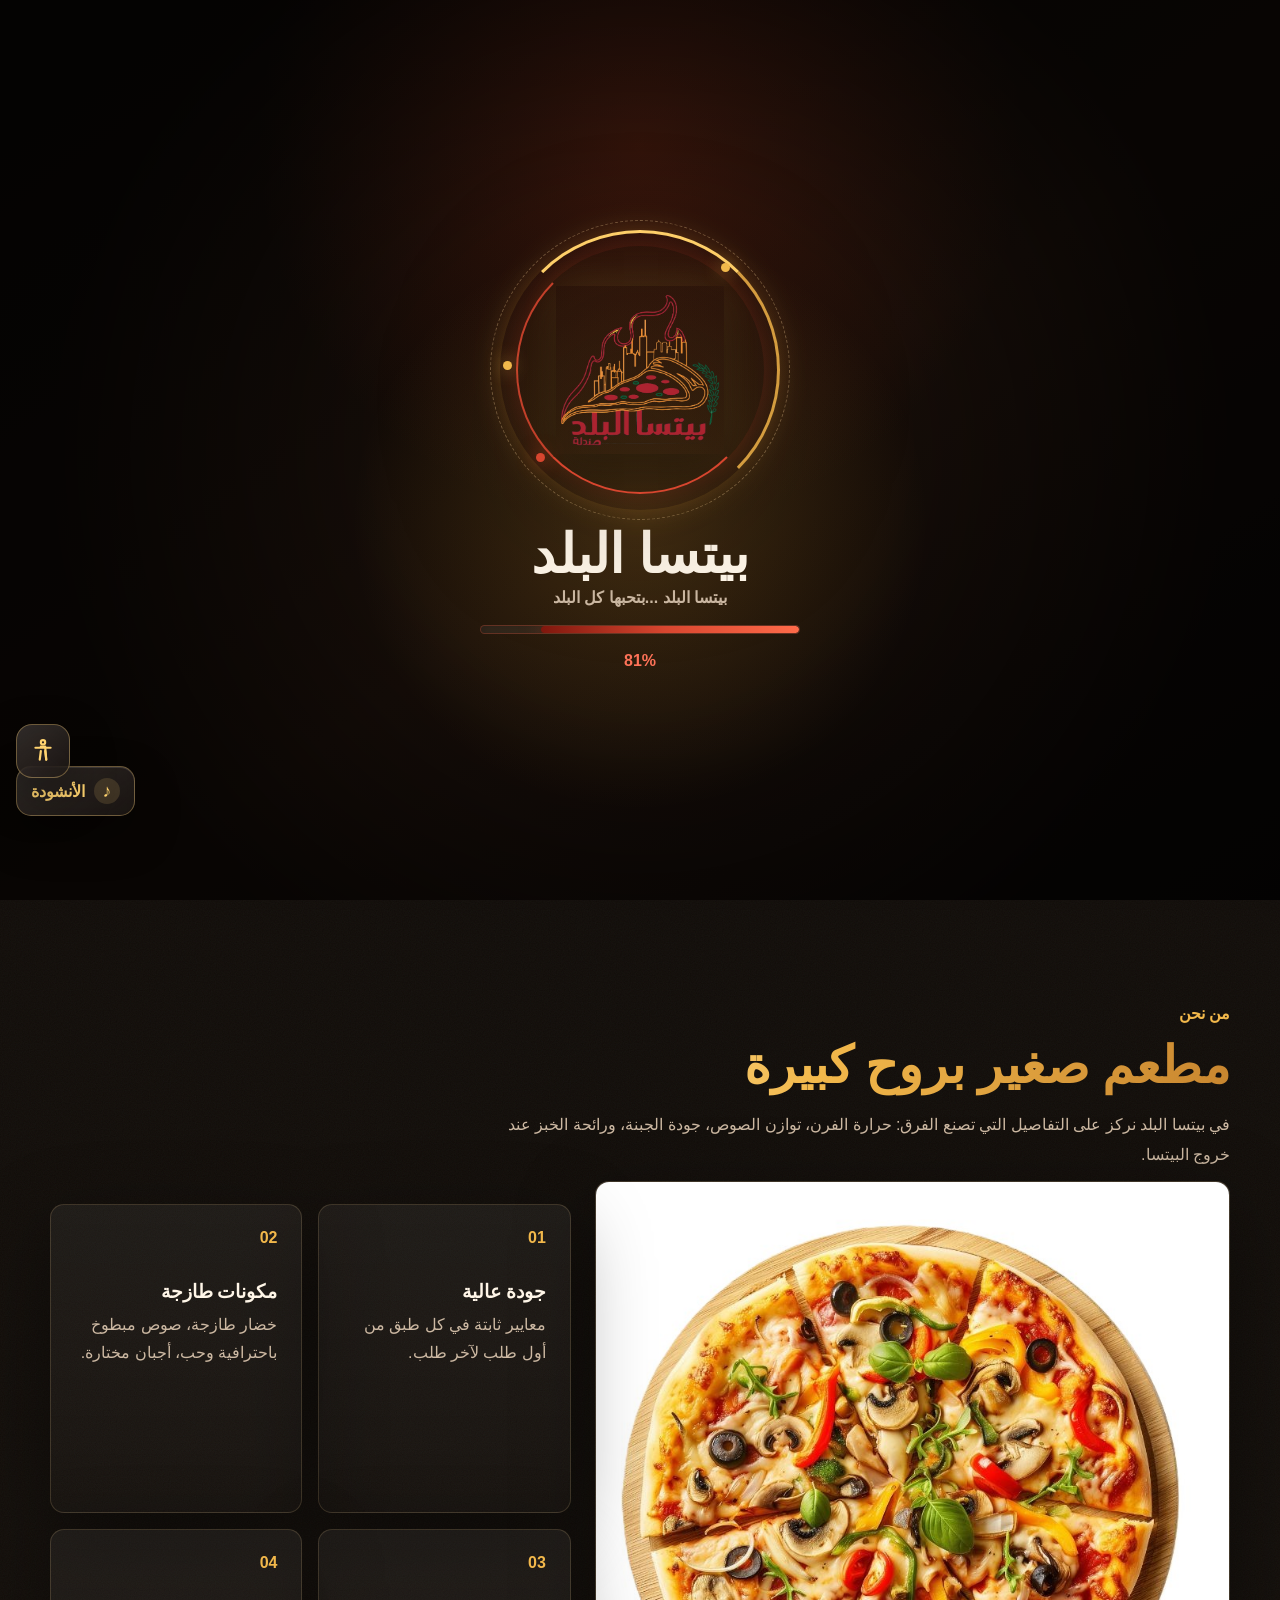
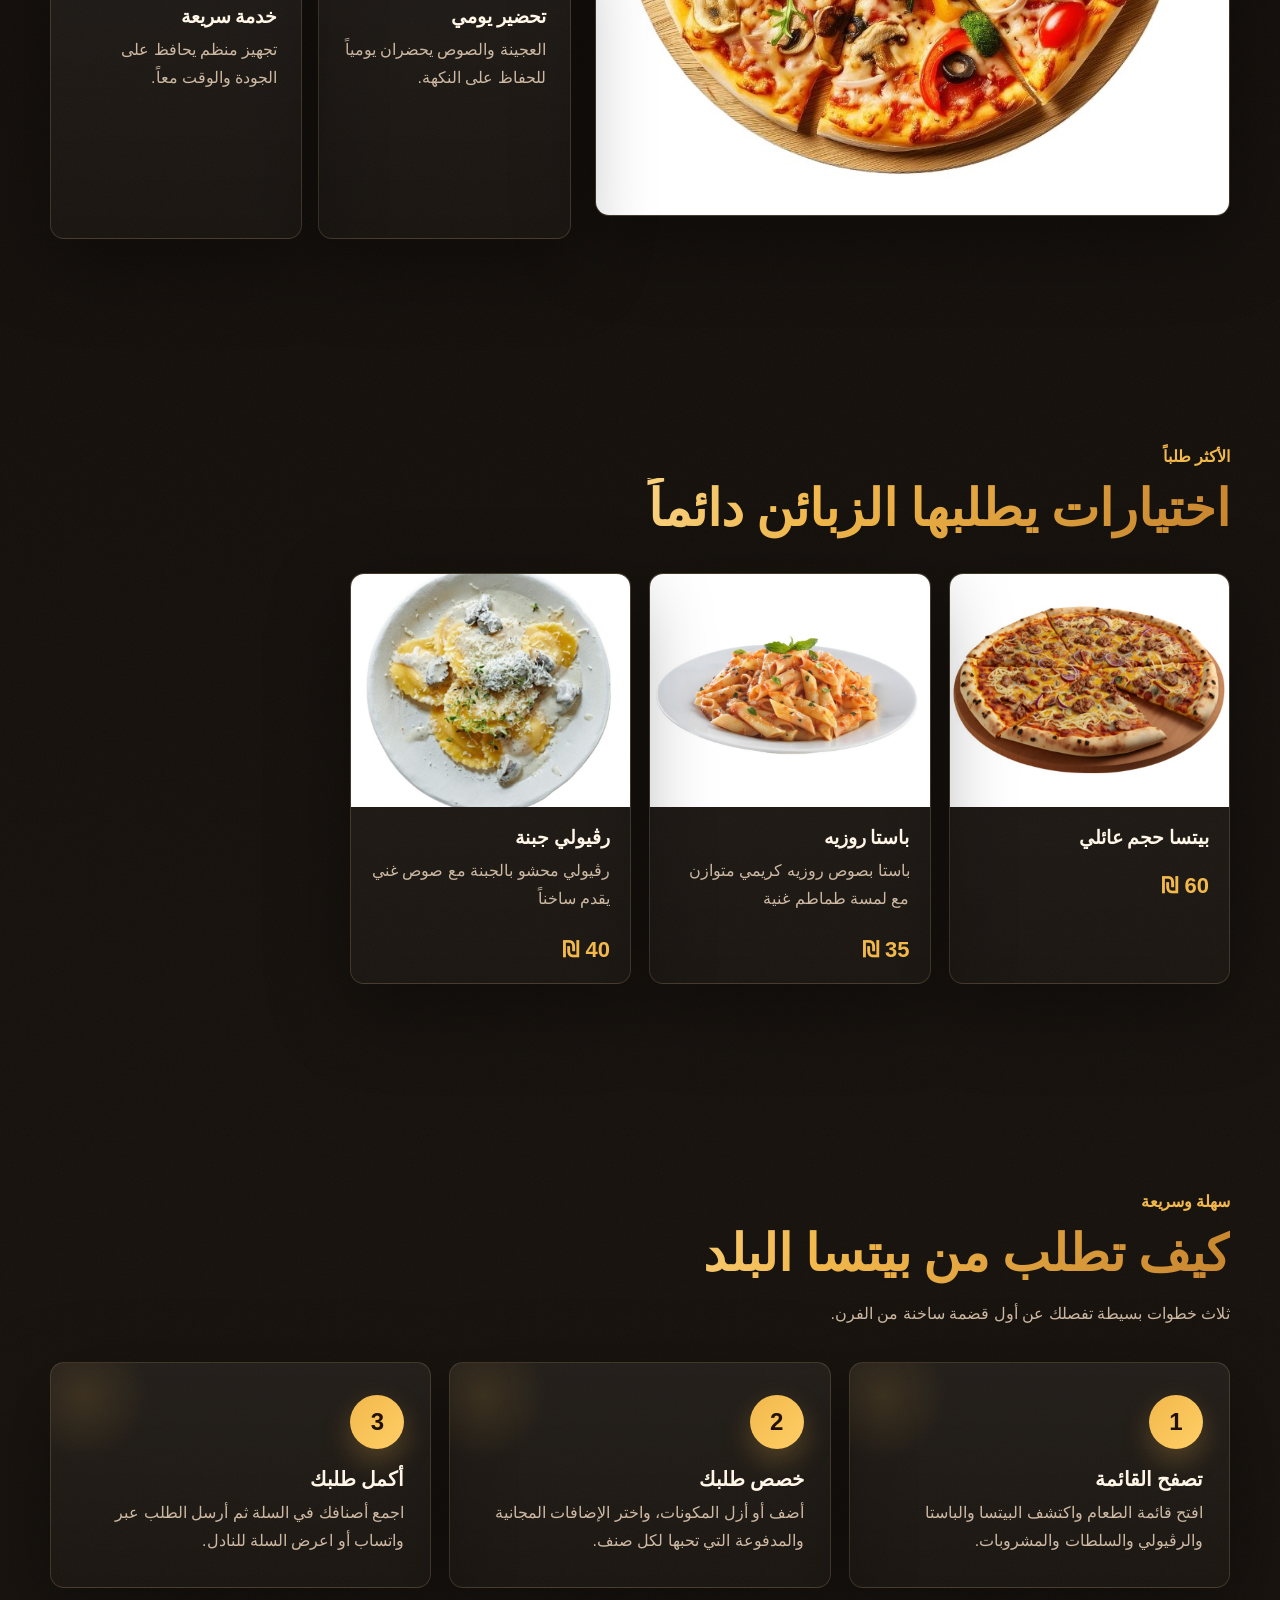
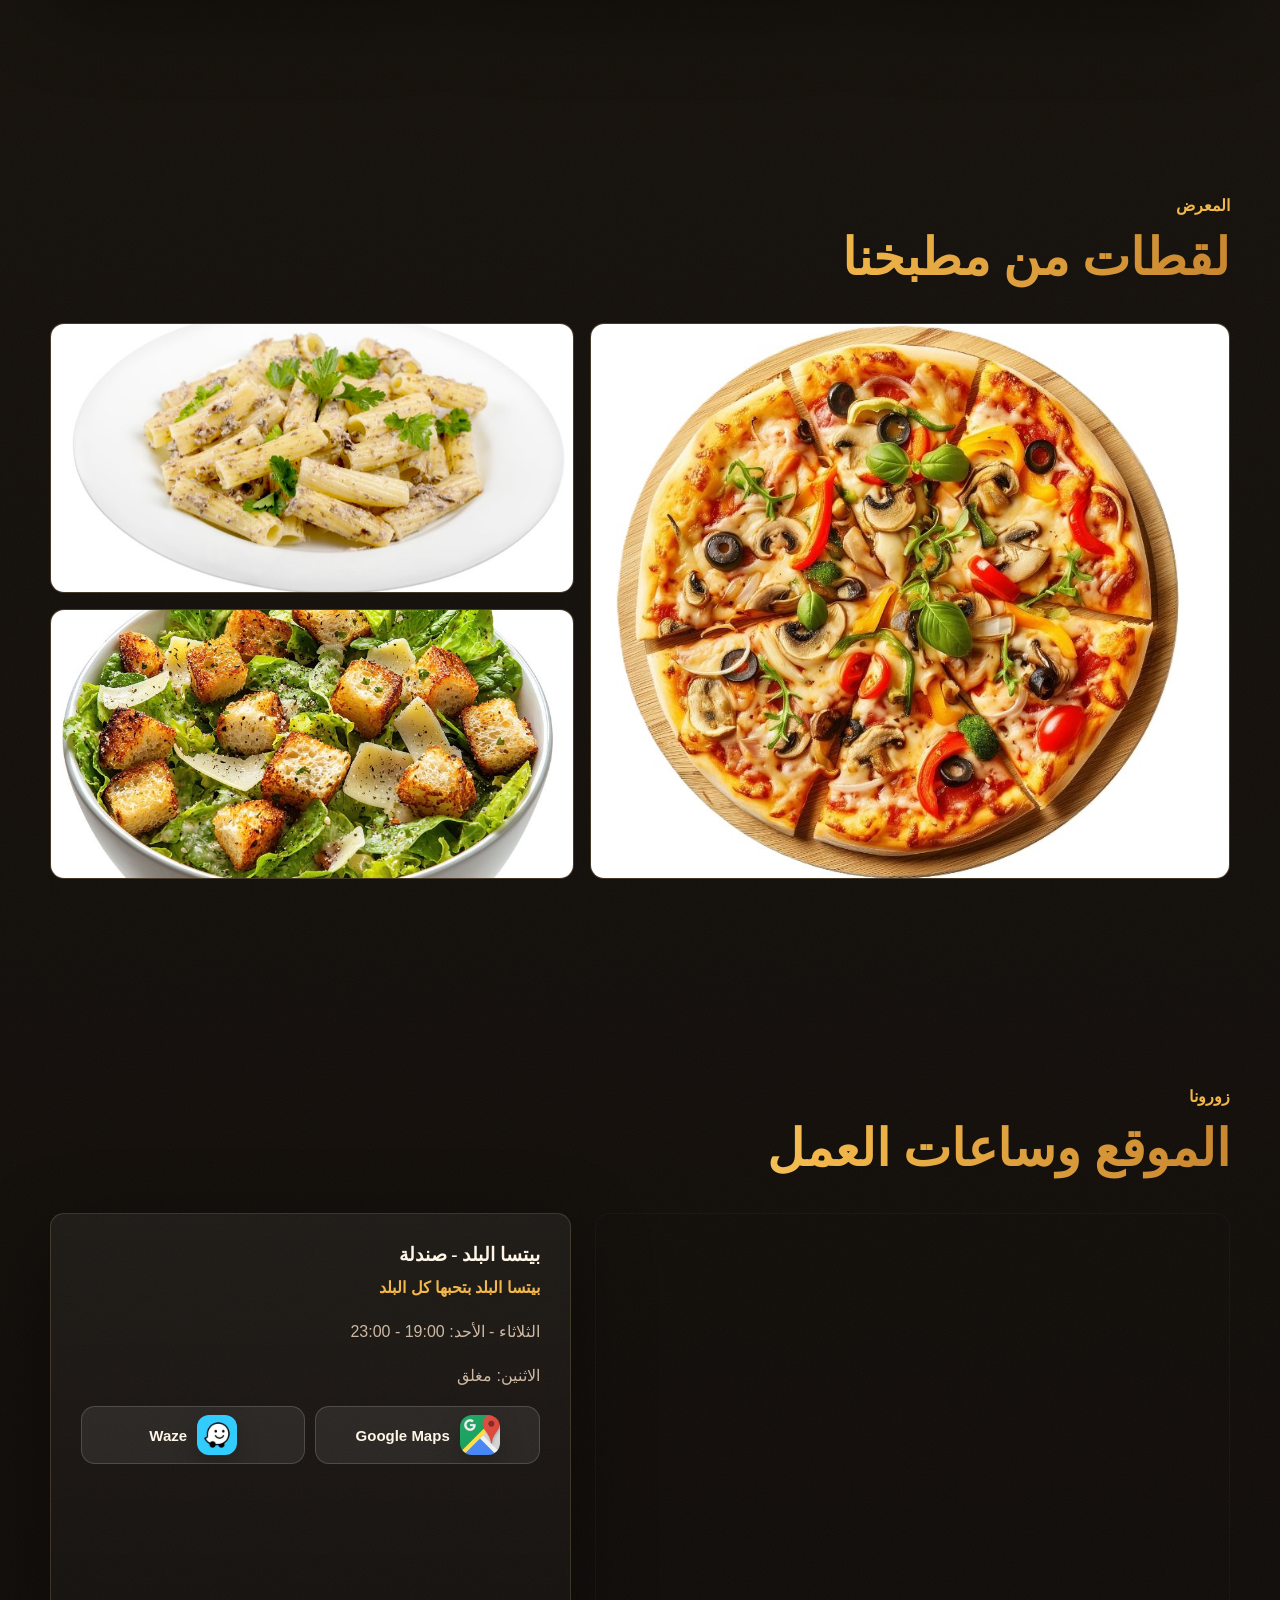
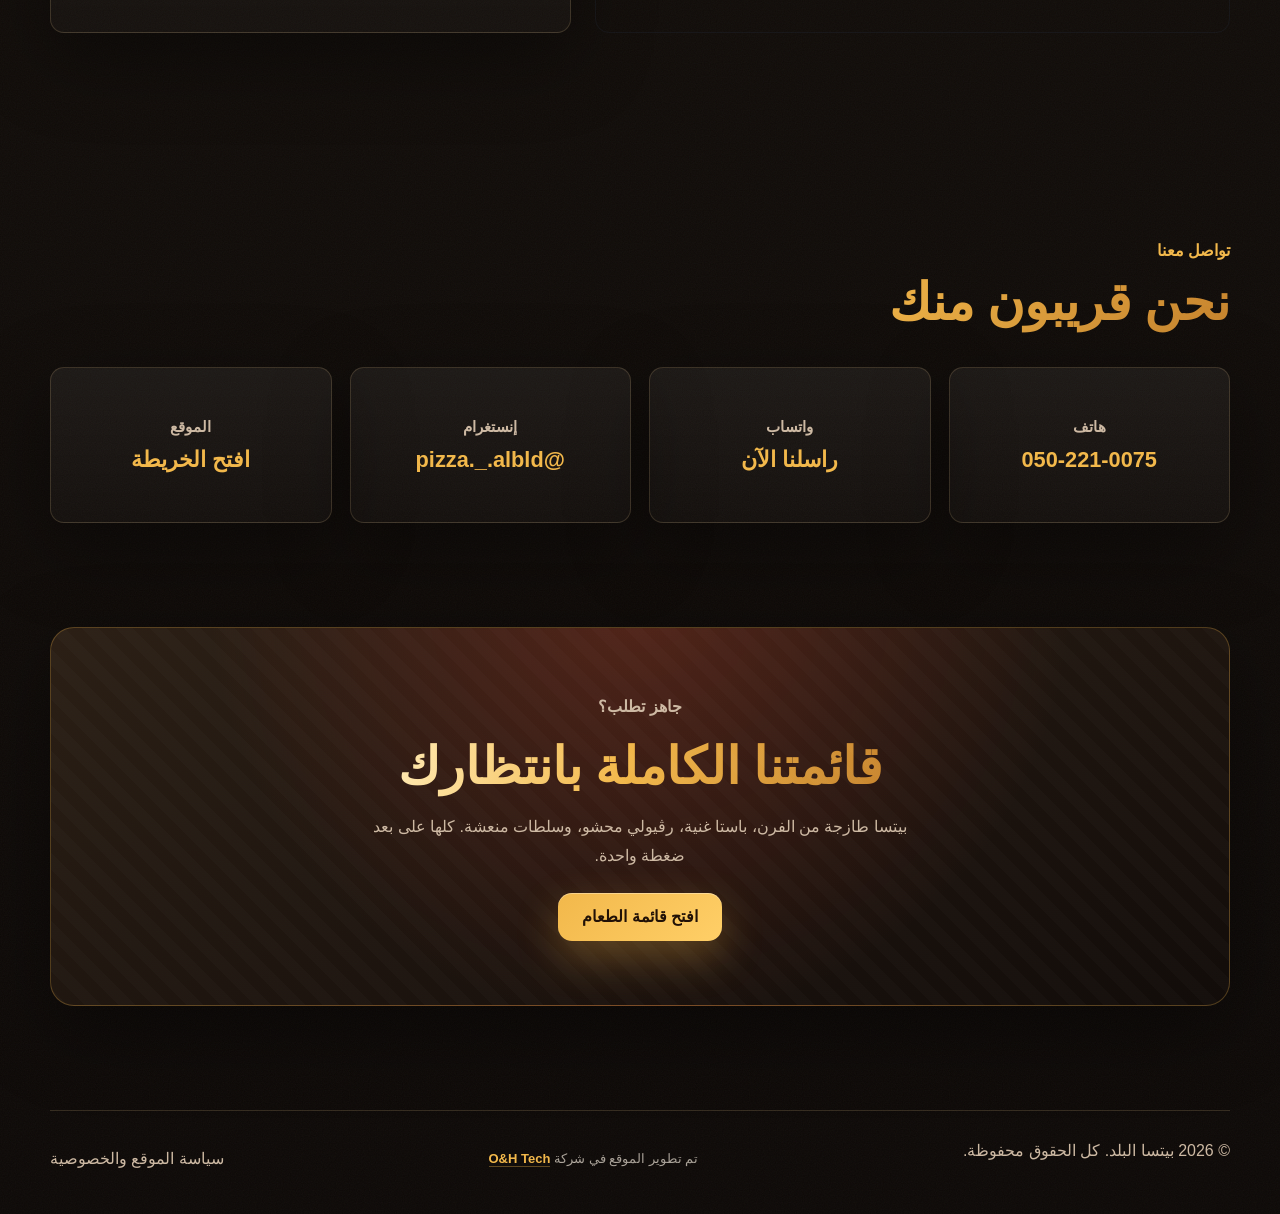
==== commit 362c1439: "Update pizza-Omari" ====
--- a/index.html
+++ b/index.html
@@ -201,11 +201,11 @@
           <p data-site-closed>الاثنين: مغلق</p>
           <div class="location-actions">
             <a class="btn btn-ghost map-link map-icon-link" data-site-map-link href="https://maps.app.goo.gl/jmn3ZD5AusEcXEPUA" target="_blank" rel="noopener noreferrer" aria-label="فتح الموقع على Google Maps">
-              <img src="assets/google-maps-icon.svg" alt="" aria-hidden="true" loading="lazy">
+              <img src="assets/Google maps.jpeg" alt="" aria-hidden="true" loading="lazy">
               <span>Google Maps</span>
             </a>
             <a class="btn btn-ghost map-link map-icon-link" data-site-waze-link href="https://waze.com/ul?ll=32.520804,35.3251062&navigate=yes" target="_blank" rel="noopener noreferrer" aria-label="فتح الموقع في Waze">
-              <img src="assets/waze-icon.svg" alt="" aria-hidden="true" loading="lazy">
+              <img src="assets/waze.jpg" alt="" aria-hidden="true" loading="lazy">
               <span>Waze</span>
             </a>
           </div>
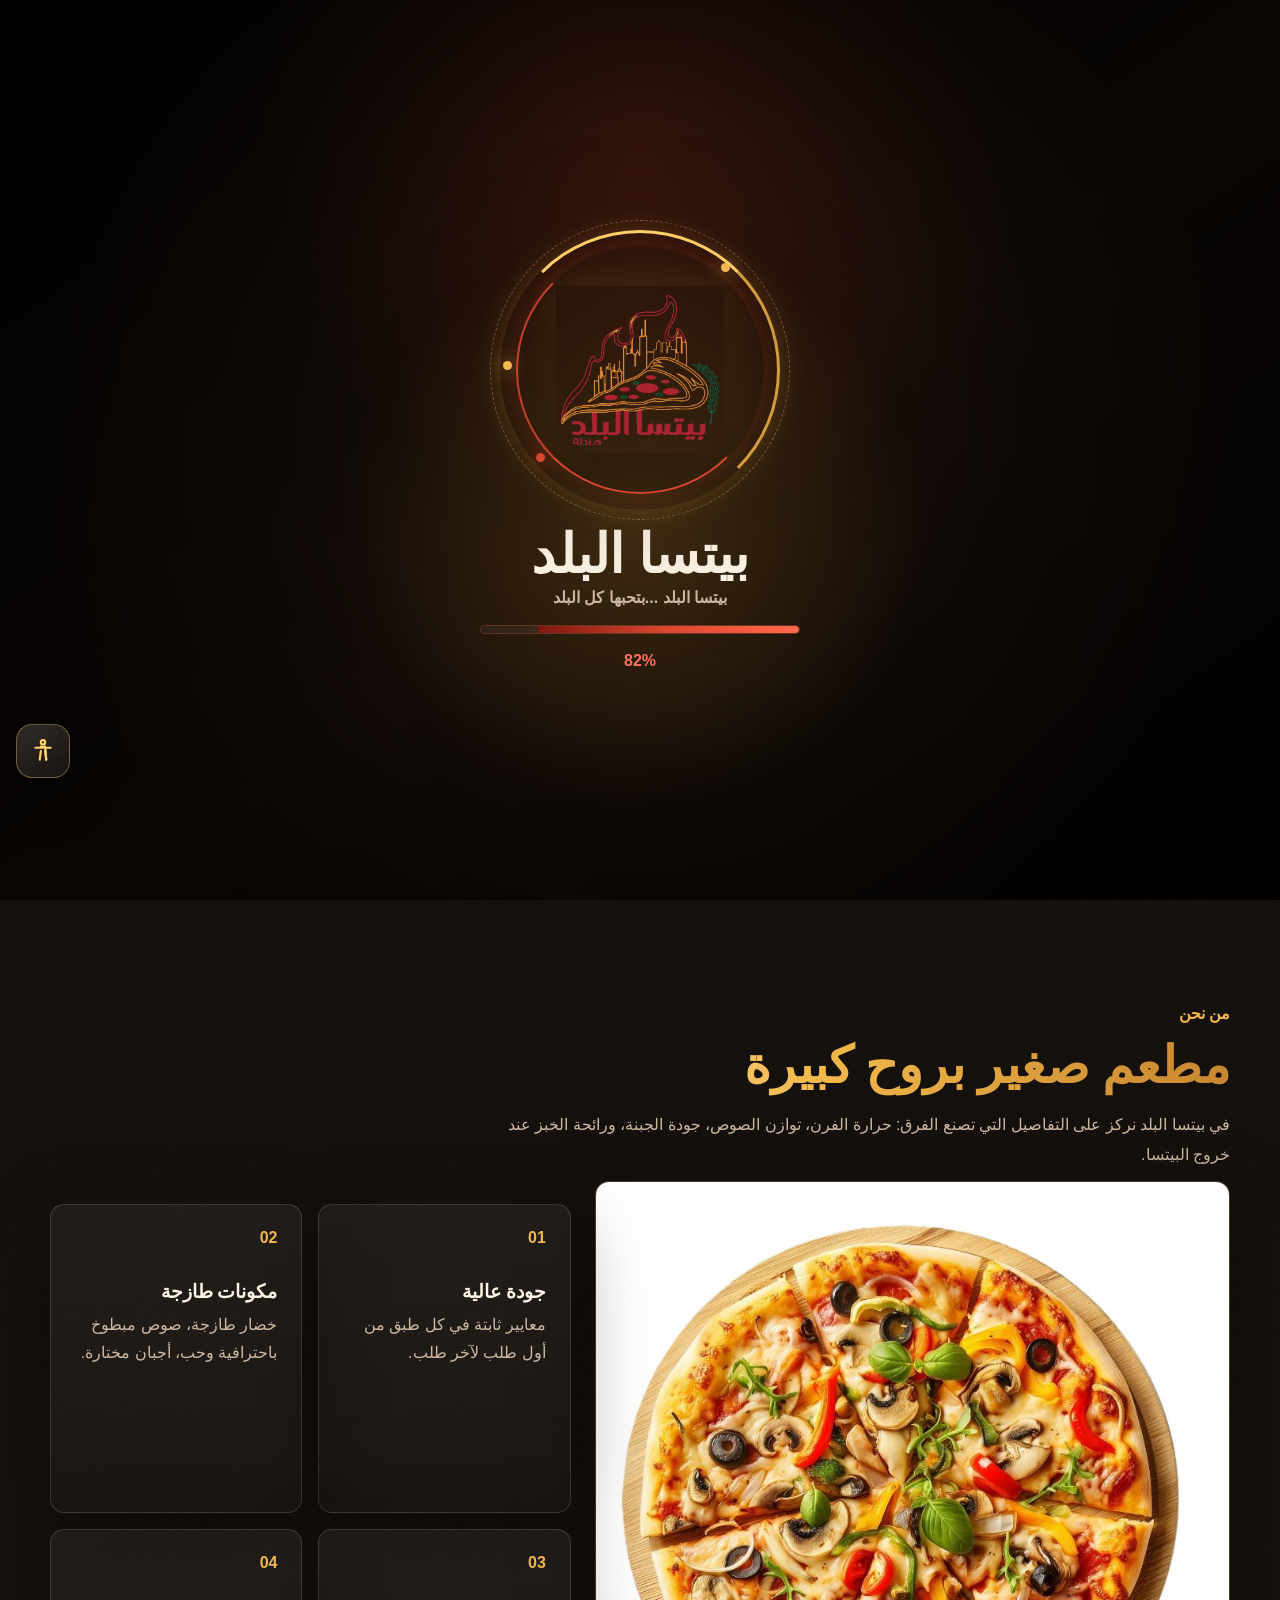
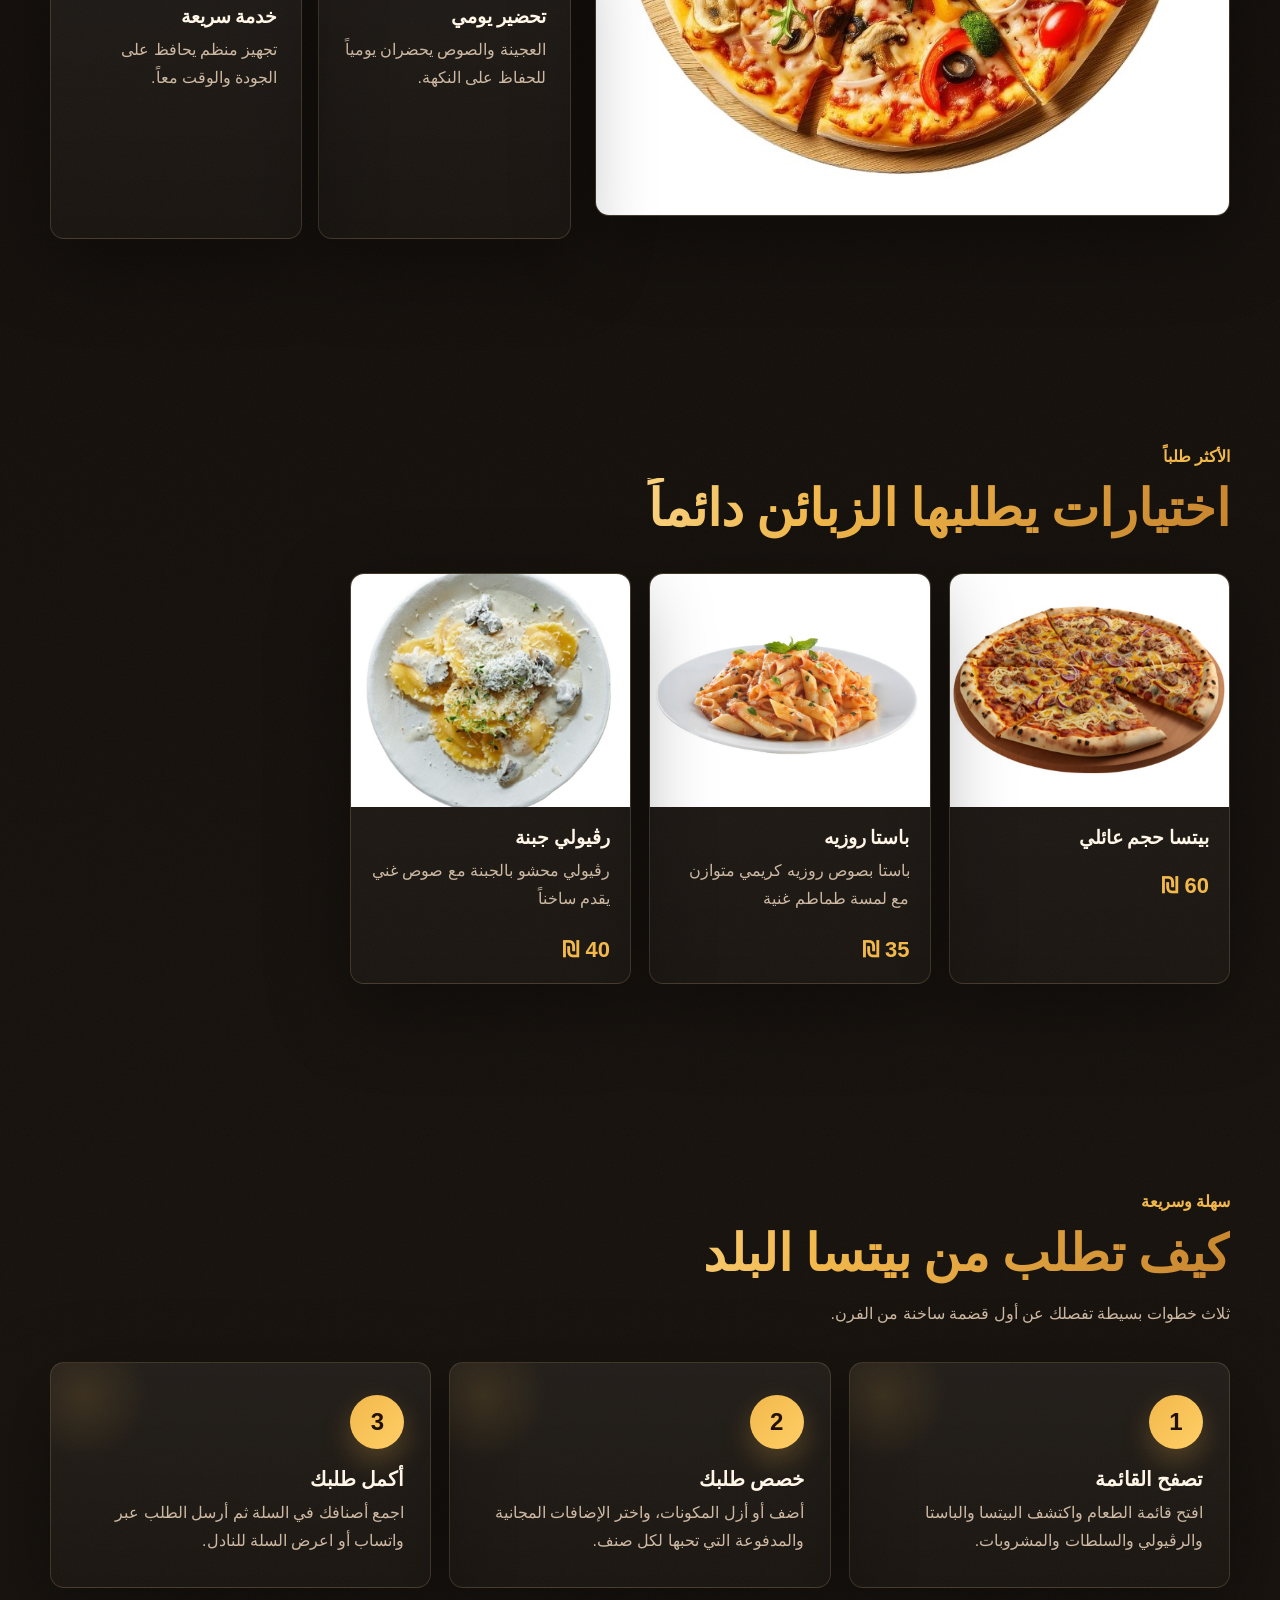
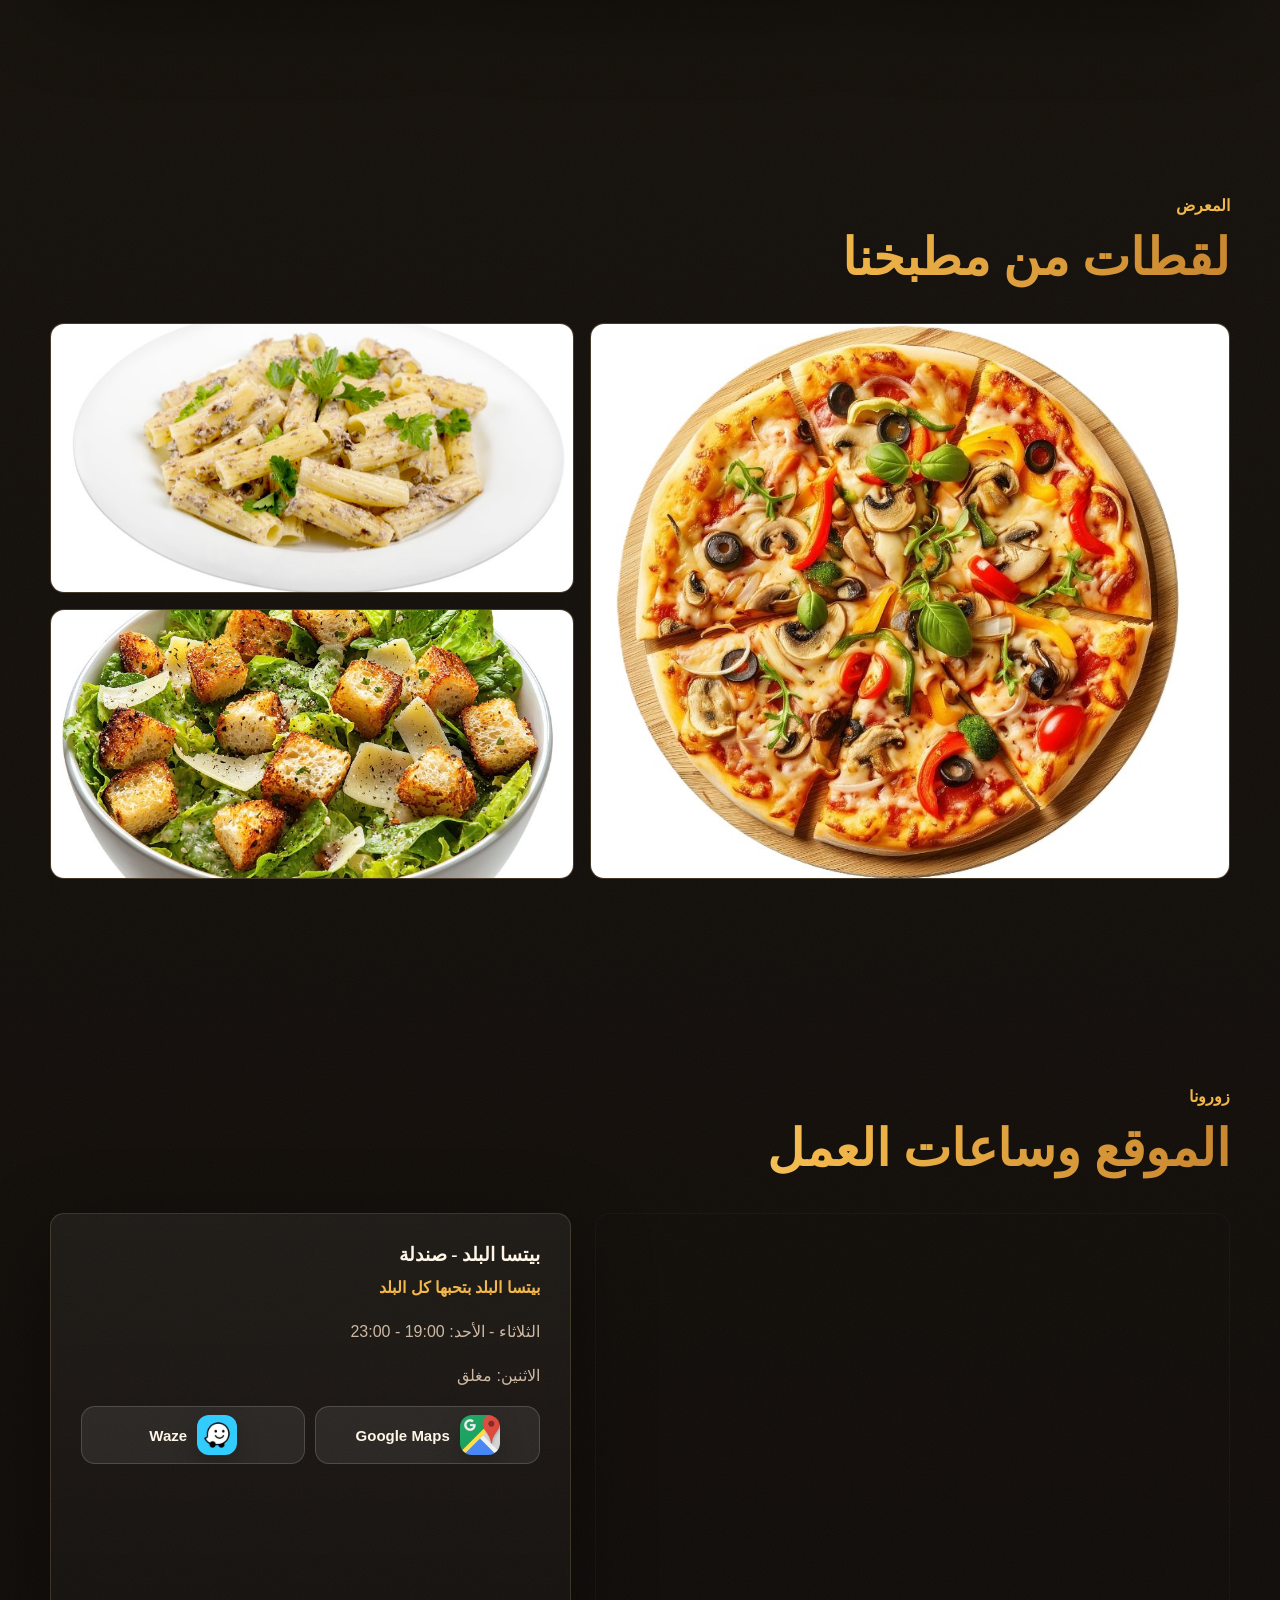
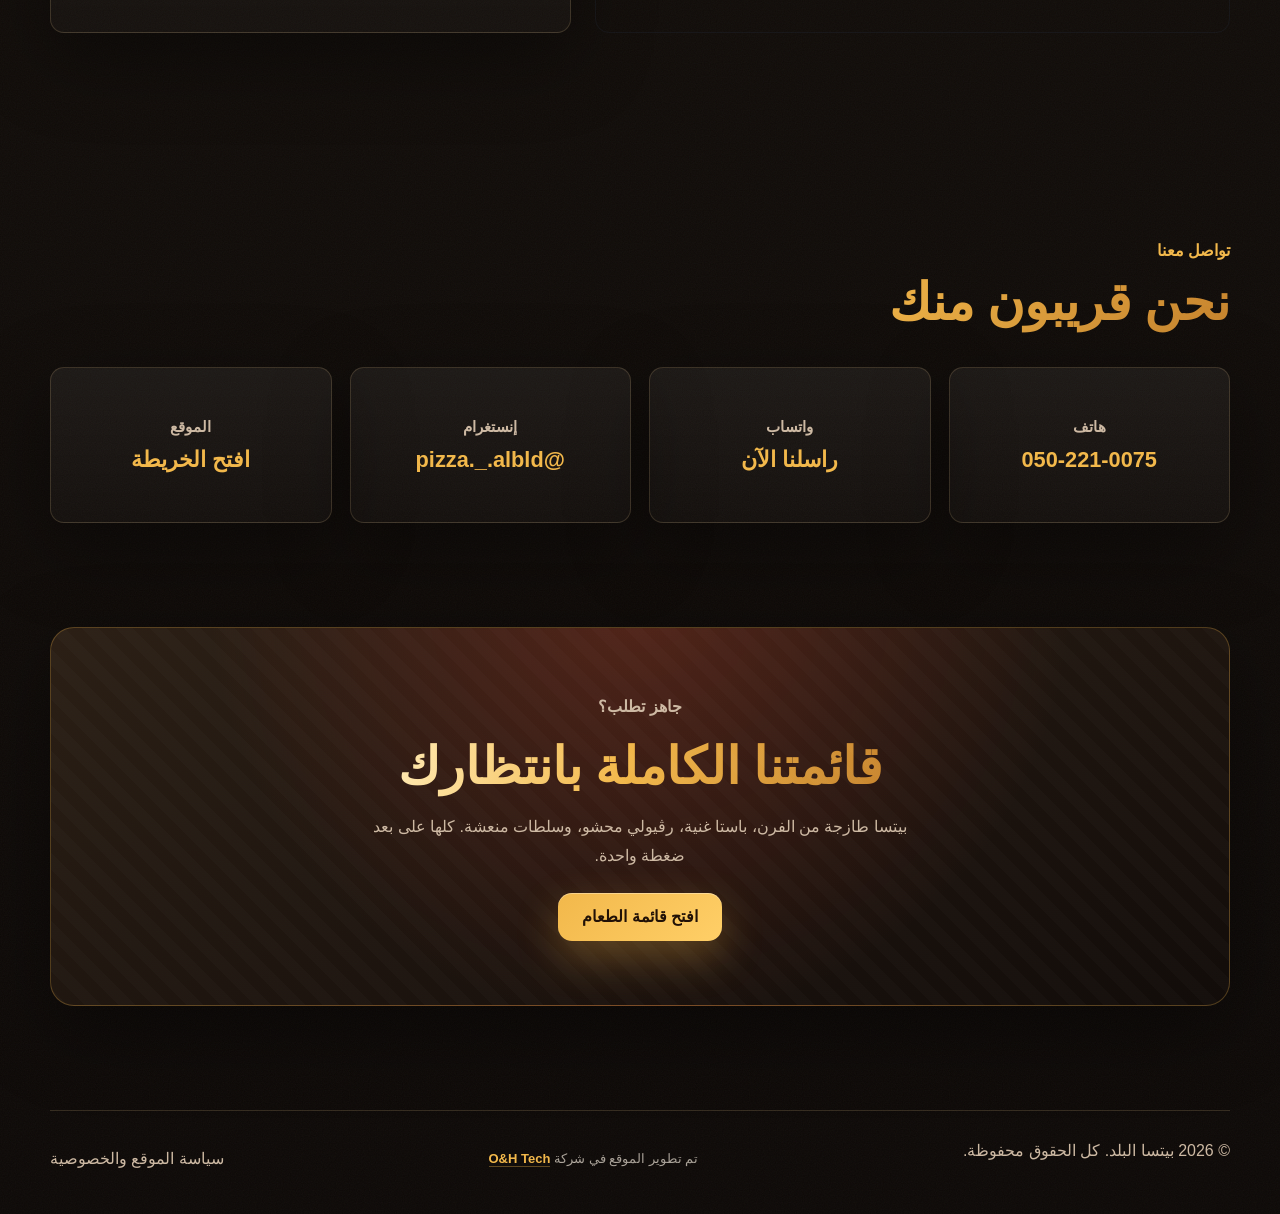
==== commit 131a8d92: "Update pizza-Omari" ====
--- a/index.html
+++ b/index.html
@@ -23,7 +23,7 @@
   <link rel="stylesheet" href="css/main.css?v=20260606-location-inline-actions">
   <link rel="stylesheet" href="css/animations.css?v=20260601-logo-loader">
   <link rel="stylesheet" href="css/responsive.css?v=20260606-location-inline-actions">
-  <link rel="stylesheet" href="css/enhancements.css?v=20260606-audio-toggle">
+  <link rel="stylesheet" href="css/enhancements.css?v=20260606-clear-utensils-icon">
   <link rel="stylesheet" href="css/accessibility.css?v=20260606-a11y-left">
   <script type="application/ld+json">
     {
@@ -248,26 +248,28 @@
 
   </div>
 
-  <button class="audio-toggle" type="button" data-audio-toggle aria-pressed="false" aria-label="تشغيل الأنشودة">
-    <span class="audio-toggle-icon" aria-hidden="true">♪</span>
-    <span class="audio-toggle-text">الأنشودة</span>
-  </button>
   <audio id="siteAudio" preload="metadata" loop>
     <source src="audio/بيتْسَا البلد.mp3.mpeg" type="audio/mpeg">
   </audio>
 
   <div class="side-actions" aria-label="اختصارات الموقع">
     <a class="side-action side-action-menu" href="menu.html" aria-label="الانتقال إلى القائمة">
-      <span>القائمة</span>
+      <svg class="menu-tools-icon" viewBox="0 0 48 48" aria-hidden="true" focusable="false">
+        <path class="menu-tool-stroke" d="M17 5v14M12 5v14M22 5v14M12 19h10M17 19v24" />
+        <path class="menu-tool-stroke" d="M33 5c-5 6-6 12-3 17l3 4v17M33 5v21" />
+      </svg>
     </a>
+    <button class="side-action audio-toggle" type="button" data-audio-toggle aria-pressed="false" aria-label="تشغيل الأنشودة">
+      <span class="audio-toggle-icon" aria-hidden="true">♪</span>
+    </button>
     <button class="side-action side-action-top" type="button" data-scroll-top aria-label="الصعود إلى أعلى الصفحة">
-      <span aria-hidden="true">↑</span>
+      <span class="top-arrow" aria-hidden="true"></span>
     </button>
   </div>
 
   <script src="data/site.js?v=20260606-waze"></script>
   <script src="data/menu.js"></script>
-  <script src="js/main.js?v=20260606-audio-toggle" defer></script>
+  <script src="js/main.js?v=20260606-menu-book-action" defer></script>
   <script src="js/animations.js?v=20260601-logo-loader" defer></script>
   <script src="js/accessibility.js?v=20260606-a11y" defer></script>
 </body>
--- a/css/enhancements.css
+++ b/css/enhancements.css
@@ -1128,18 +1128,90 @@
 
 .side-action-menu {
   color: #ffd26a;
-  line-height: 1.15;
-  text-align: center;
   background:
     linear-gradient(145deg, rgba(255, 209, 97, .16), rgba(255, 255, 255, .04)),
     radial-gradient(circle at 20% 12%, rgba(255, 214, 122, .28), transparent 48%),
     rgba(22, 13, 9, .58);
 }
 
+.menu-tools-icon {
+  display: block;
+  width: 36px;
+  height: 36px;
+  overflow: visible;
+  filter: drop-shadow(0 5px 10px rgba(0, 0, 0, .32));
+  animation: utensilSway 2.4s ease-in-out infinite;
+}
+
+.menu-tool-stroke {
+  fill: none;
+  stroke: #ffd26a;
+  stroke-width: 4.4;
+  stroke-linecap: round;
+  stroke-linejoin: round;
+  vector-effect: non-scaling-stroke;
+}
+
+.side-action-menu:hover .menu-tools-icon,
+.side-action-menu:focus-visible .menu-tools-icon {
+  animation: utensilsPop .55s cubic-bezier(.22, 1, .36, 1) both;
+}
+
+@keyframes utensilSway {
+  0%, 100% { transform: translateY(0) rotate(0deg); }
+  50% { transform: translateY(-2px) rotate(-2deg); }
+}
+
+@keyframes utensilsPop {
+  0%, 100% { transform: scale(1); }
+  45% { transform: scale(1.12) rotate(-3deg); }
+}
+
 .side-action-top {
   color: #ffd26a;
-  font-size: 26px;
-  font-weight: 900;
+  background:
+    linear-gradient(145deg, rgba(255, 209, 97, .14), rgba(255, 255, 255, .045)),
+    radial-gradient(circle at 50% 22%, rgba(255, 214, 122, .26), transparent 44%),
+    rgba(18, 12, 9, .58);
+  animation: sideActionFloat 3.8s ease-in-out infinite, topArrowGlow 2.6s ease-in-out infinite;
+}
+
+.top-arrow {
+  position: relative;
+  display: grid;
+  place-items: center;
+  width: 32px;
+  height: 32px;
+  border-radius: 50%;
+  background: radial-gradient(circle at 50% 38%, rgba(255, 211, 123, .18), rgba(255, 211, 123, .04) 62%, transparent);
+  animation: topArrowLift 1.8s ease-in-out infinite;
+}
+
+.top-arrow::before {
+  content: "";
+  position: absolute;
+  top: 8px;
+  left: 50%;
+  width: 14px;
+  height: 14px;
+  border-top: 3px solid currentColor;
+  border-left: 3px solid currentColor;
+  border-radius: 3px 0 0 0;
+  transform: translateX(-50%) rotate(45deg);
+  filter: drop-shadow(0 3px 8px rgba(255, 210, 106, .38));
+}
+
+.top-arrow::after {
+  content: "";
+  position: absolute;
+  top: 13px;
+  left: 50%;
+  width: 3px;
+  height: 15px;
+  border-radius: 999px;
+  background: linear-gradient(180deg, currentColor, rgba(255, 210, 106, .08));
+  box-shadow: 0 0 14px rgba(255, 210, 106, .28);
+  transform: translateX(-50%);
 }
 
 .side-action:hover,
@@ -1166,22 +1238,41 @@
   50% { translate: 0 -5px; }
 }
 
+@keyframes topArrowLift {
+  0%, 100% { transform: translateY(2px); opacity: .9; }
+  45% { transform: translateY(-4px); opacity: 1; }
+}
+
+@keyframes topArrowGlow {
+  0%, 100% {
+    box-shadow:
+      0 18px 45px rgba(0, 0, 0, .38),
+      inset 0 1px 0 rgba(255, 255, 255, .2),
+      inset 0 -1px 0 rgba(255, 197, 84, .08);
+  }
+  50% {
+    box-shadow:
+      0 22px 54px rgba(0, 0, 0, .44),
+      0 0 0 5px rgba(255, 211, 123, .06),
+      inset 0 1px 0 rgba(255, 255, 255, .24);
+  }
+}
+
 @media (max-width: 640px) {
   .side-actions {
     right: 12px;
     left: auto;
     top: auto;
     bottom: 18px;
-    opacity: 0;
-    pointer-events: none;
-    transform: translateY(18px) scale(.96);
-    transition: opacity .28s ease, transform .28s ease;
-  }
-
-  .side-actions.is-visible {
     opacity: 1;
     pointer-events: auto;
     transform: translateY(0) scale(1);
+    transition: opacity .28s ease, transform .28s ease;
+  }
+
+  .side-actions:not(.is-visible) .side-action-menu,
+  .side-actions:not(.is-visible) .side-action-top {
+    display: none;
   }
 
   .side-action {
@@ -1195,6 +1286,11 @@
   .side-action-menu {
     font-size: 12px;
   }
+
+  .menu-tools-icon {
+    width: 34px;
+    height: 34px;
+  }
 }
 
 @media (prefers-reduced-motion: reduce) {
@@ -1203,6 +1299,12 @@
   }
 
   .side-action {
+    animation: none;
+  }
+
+  .menu-tools-icon,
+  .side-action-menu:hover .menu-tools-icon,
+  .side-action-menu:focus-visible .menu-tools-icon {
     animation: none;
   }
 }
@@ -1769,36 +1871,18 @@
   }
 }
 
-/* ---------- Optional site audio ---------- */
-.audio-toggle {
-  position: fixed;
-  left: 16px;
-  bottom: 84px;
-  z-index: 2180;
-  display: inline-flex;
-  align-items: center;
-  gap: 9px;
-  min-height: 50px;
-  padding: 0 14px;
-  border: 1px solid rgba(255, 211, 123, .34);
-  border-radius: 15px;
-  color: #ffd36f;
-  background:
-    linear-gradient(145deg, rgba(255, 255, 255, .12), rgba(255, 255, 255, .04)),
-    rgba(20, 14, 10, .76);
-  box-shadow: 0 18px 44px rgba(0, 0, 0, .36), inset 0 1px 0 rgba(255, 255, 255, .12);
-  backdrop-filter: blur(16px);
-  font: inherit;
-  font-weight: 900;
-  cursor: pointer;
-  transition: transform .24s ease, border-color .24s ease, box-shadow .24s ease, background .24s ease;
-}
-
-.audio-toggle::after {
-  content: "تشغيل الأنشودة";
+/* ---------- Optional site audio inside side actions ---------- */
+.side-actions .audio-toggle {
+  color: #ffd26a;
+  font-size: 25px;
+  animation: sideActionFloat 3.8s ease-in-out infinite, audioInvitePulse 2.2s ease-in-out infinite;
+}
+
+.side-actions .audio-toggle::after {
+  content: "تشغيل الصوت";
   position: absolute;
-  left: 0;
-  bottom: calc(100% + 10px);
+  right: calc(100% + 10px);
+  top: 50%;
   min-width: max-content;
   padding: 7px 10px;
   border: 1px solid rgba(255, 211, 123, .34);
@@ -1808,67 +1892,70 @@
   box-shadow: 0 14px 34px rgba(0, 0, 0, .32);
   opacity: 0;
   pointer-events: none;
-  transform: translateY(4px);
+  transform: translate(4px, -50%);
   transition: opacity .2s ease, transform .2s ease;
   font-size: 12px;
   white-space: nowrap;
 }
 
-.audio-toggle:hover,
-.audio-toggle:focus-visible {
-  transform: translateY(-2px) scale(1.02);
-  border-color: rgba(255, 211, 123, .62);
-  box-shadow: 0 22px 54px rgba(0, 0, 0, .44), 0 0 0 4px rgba(255, 211, 123, .08);
-}
-
-.audio-toggle:hover::after,
-.audio-toggle:focus-visible::after {
+.side-actions .audio-toggle:hover::after,
+.side-actions .audio-toggle:focus-visible::after {
   opacity: 1;
-  transform: translateY(0);
-}
-
-.audio-toggle[aria-pressed="true"] {
+  transform: translate(0, -50%);
+}
+
+.side-actions .audio-toggle[aria-pressed="true"] {
   color: #170c07;
   border-color: rgba(255, 211, 123, .78);
-  background: linear-gradient(135deg, #ffd36f, #d9472f);
-}
-
-.audio-toggle[aria-pressed="true"]::after {
-  content: "إيقاف الأنشودة";
+  background:
+    linear-gradient(135deg, #ffd36f, #d9472f),
+    rgba(22, 13, 9, .66);
+  animation: audioDance .72s ease-in-out infinite;
+}
+
+.side-actions .audio-toggle[aria-pressed="true"]::after {
+  content: "إيقاف الصوت";
 }
 
 .audio-toggle-icon {
   display: grid;
   place-items: center;
-  width: 26px;
-  height: 26px;
+  width: 28px;
+  height: 28px;
   border-radius: 50%;
   background: rgba(255, 211, 123, .14);
-  font-size: 18px;
   line-height: 1;
 }
 
-.audio-toggle[aria-pressed="true"] .audio-toggle-icon {
+.side-actions .audio-toggle[aria-pressed="true"] .audio-toggle-icon {
   background: rgba(23, 12, 7, .14);
 }
 
-@media (max-width: 640px) {
-  .audio-toggle {
-    left: 12px;
-    bottom: 82px;
-    min-height: 50px;
-    width: 50px;
-    justify-content: center;
-    padding: 0;
-    border-radius: 14px;
-  }
-
-  .audio-toggle-text {
-    position: absolute;
-    width: 1px;
-    height: 1px;
-    overflow: hidden;
-    clip: rect(0 0 0 0);
-    white-space: nowrap;
-  }
-}
+@keyframes audioInvitePulse {
+  0%, 100% {
+    box-shadow:
+      0 18px 45px rgba(0, 0, 0, .38),
+      0 0 0 0 rgba(255, 211, 123, .28),
+      inset 0 1px 0 rgba(255, 255, 255, .2);
+  }
+  50% {
+    box-shadow:
+      0 22px 54px rgba(0, 0, 0, .44),
+      0 0 0 7px rgba(255, 211, 123, 0),
+      inset 0 1px 0 rgba(255, 255, 255, .26);
+  }
+}
+
+@keyframes audioDance {
+  0%, 100% { transform: rotate(0deg) translateY(0) scale(1); }
+  25% { transform: rotate(-7deg) translateY(-3px) scale(1.04); }
+  50% { transform: rotate(6deg) translateY(1px) scale(.99); }
+  75% { transform: rotate(-4deg) translateY(-2px) scale(1.03); }
+}
+
+@media (prefers-reduced-motion: reduce) {
+  .side-actions .audio-toggle,
+  .side-actions .audio-toggle[aria-pressed="true"] {
+    animation: none;
+  }
+}
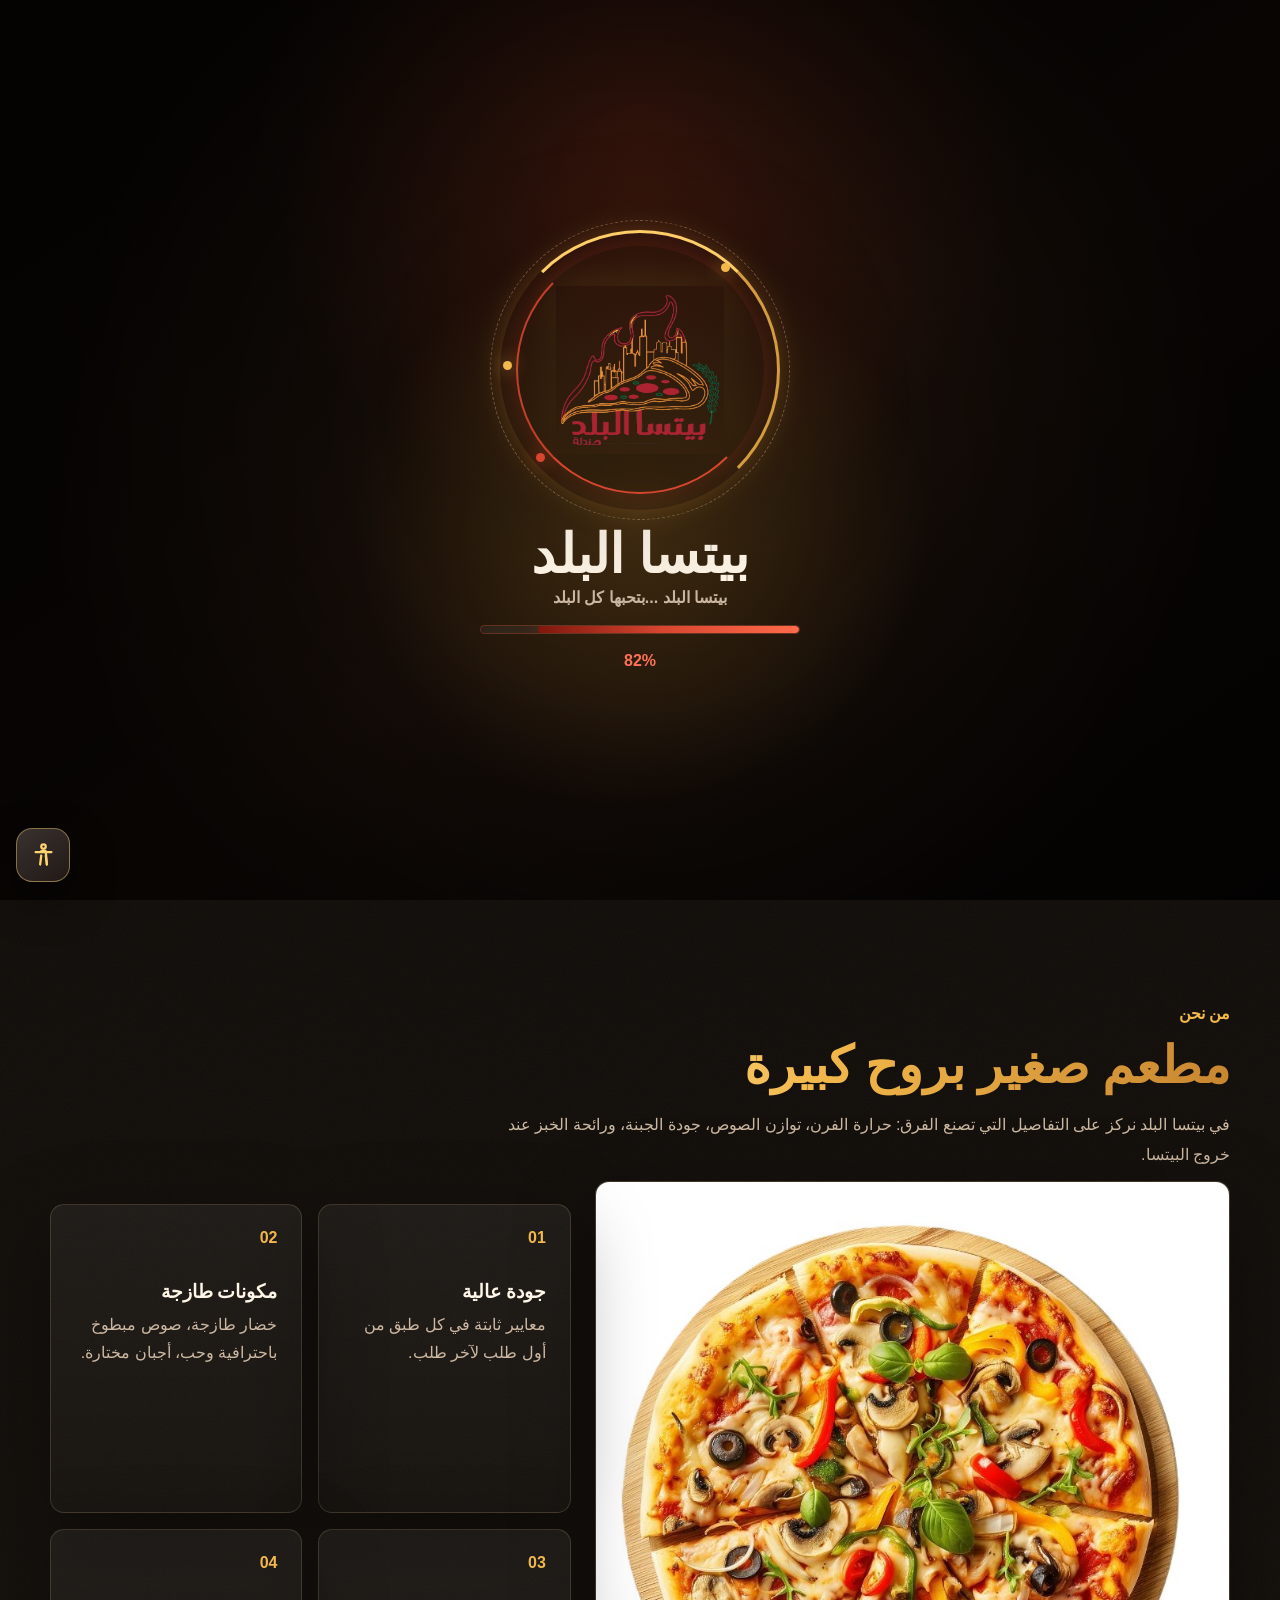
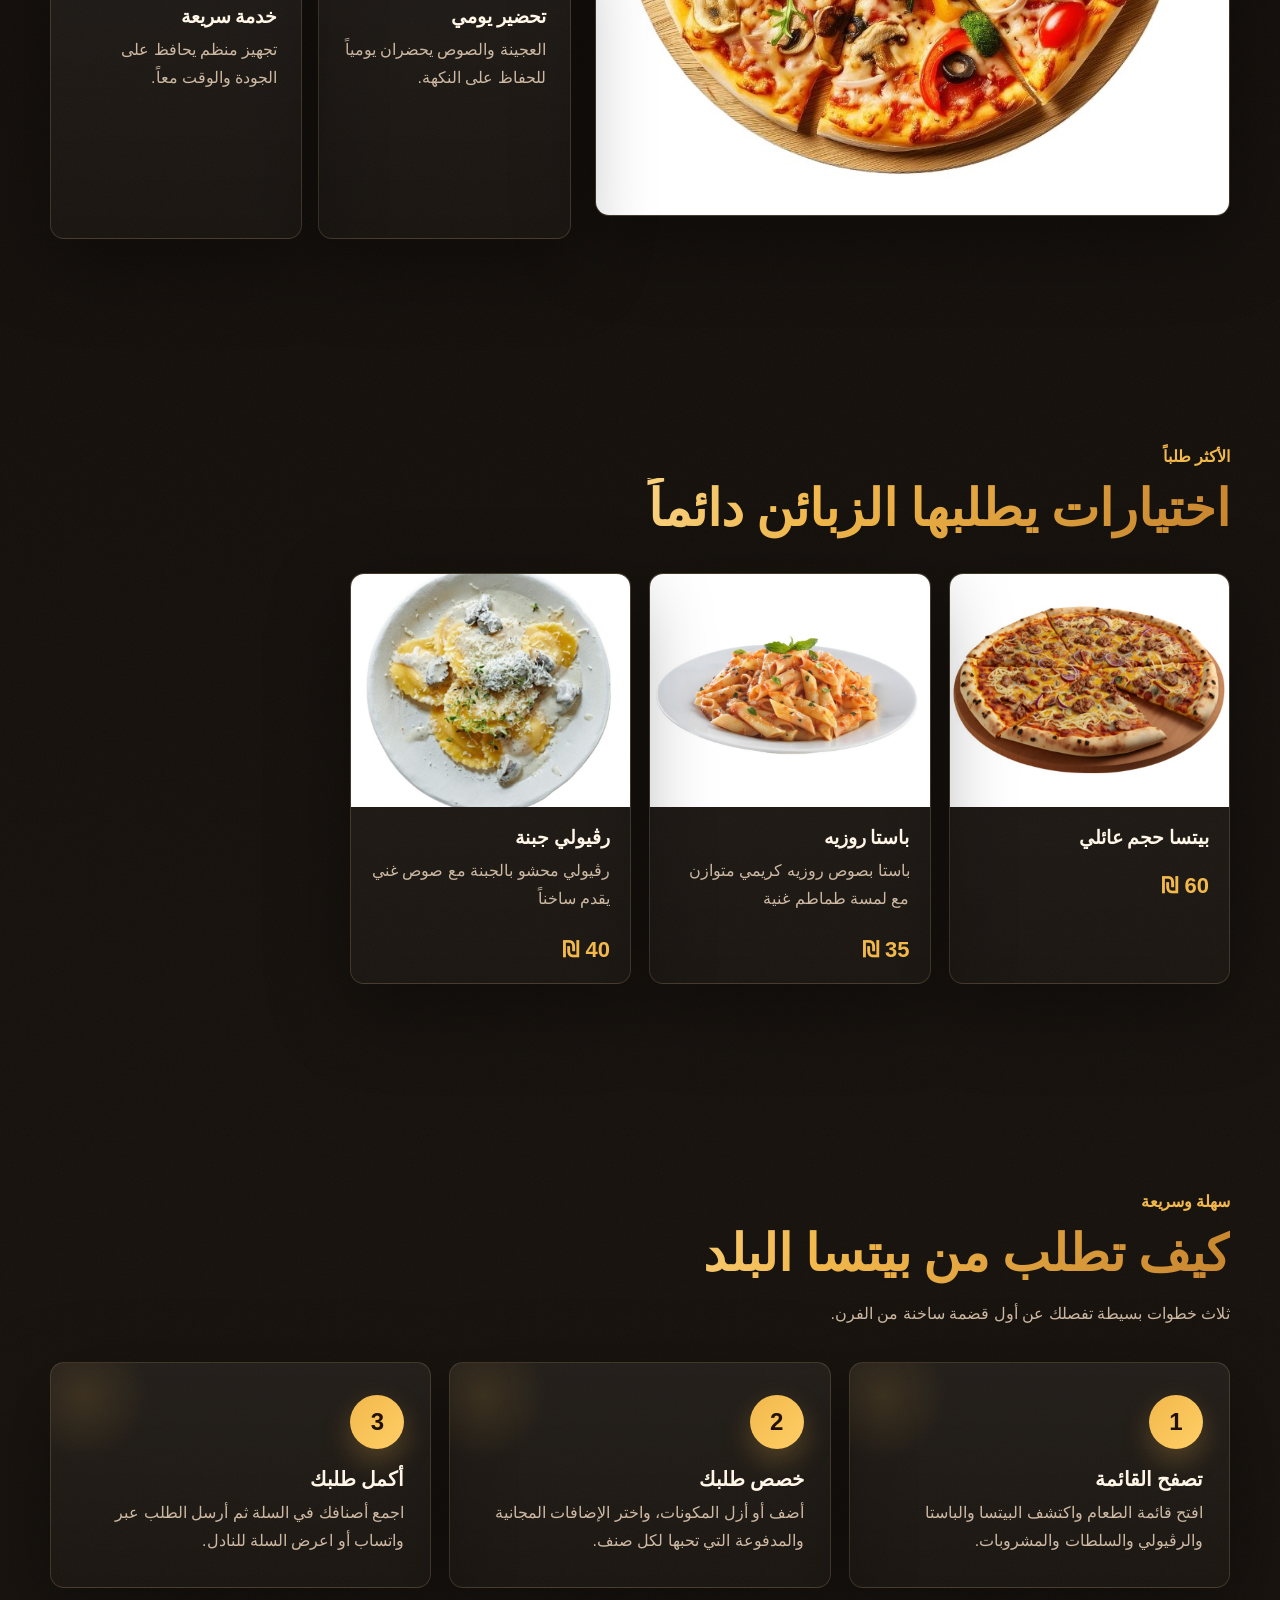
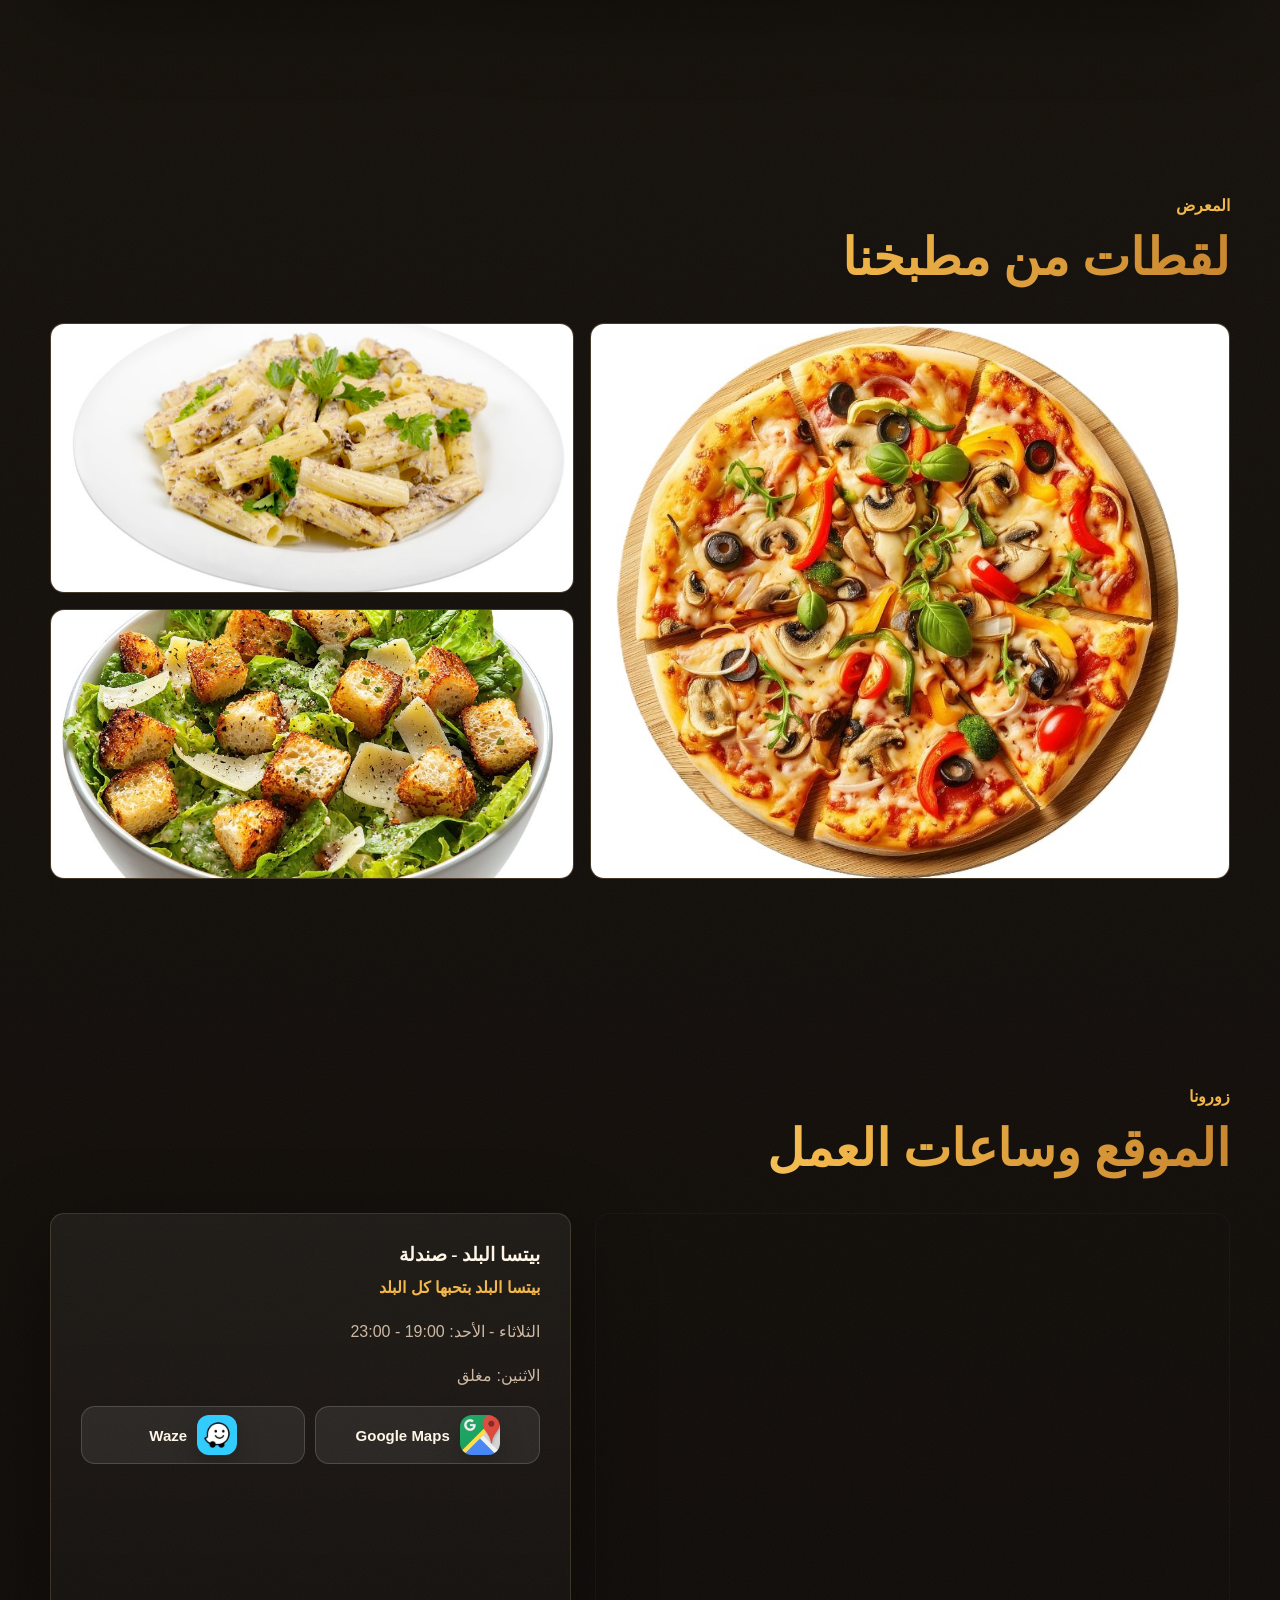
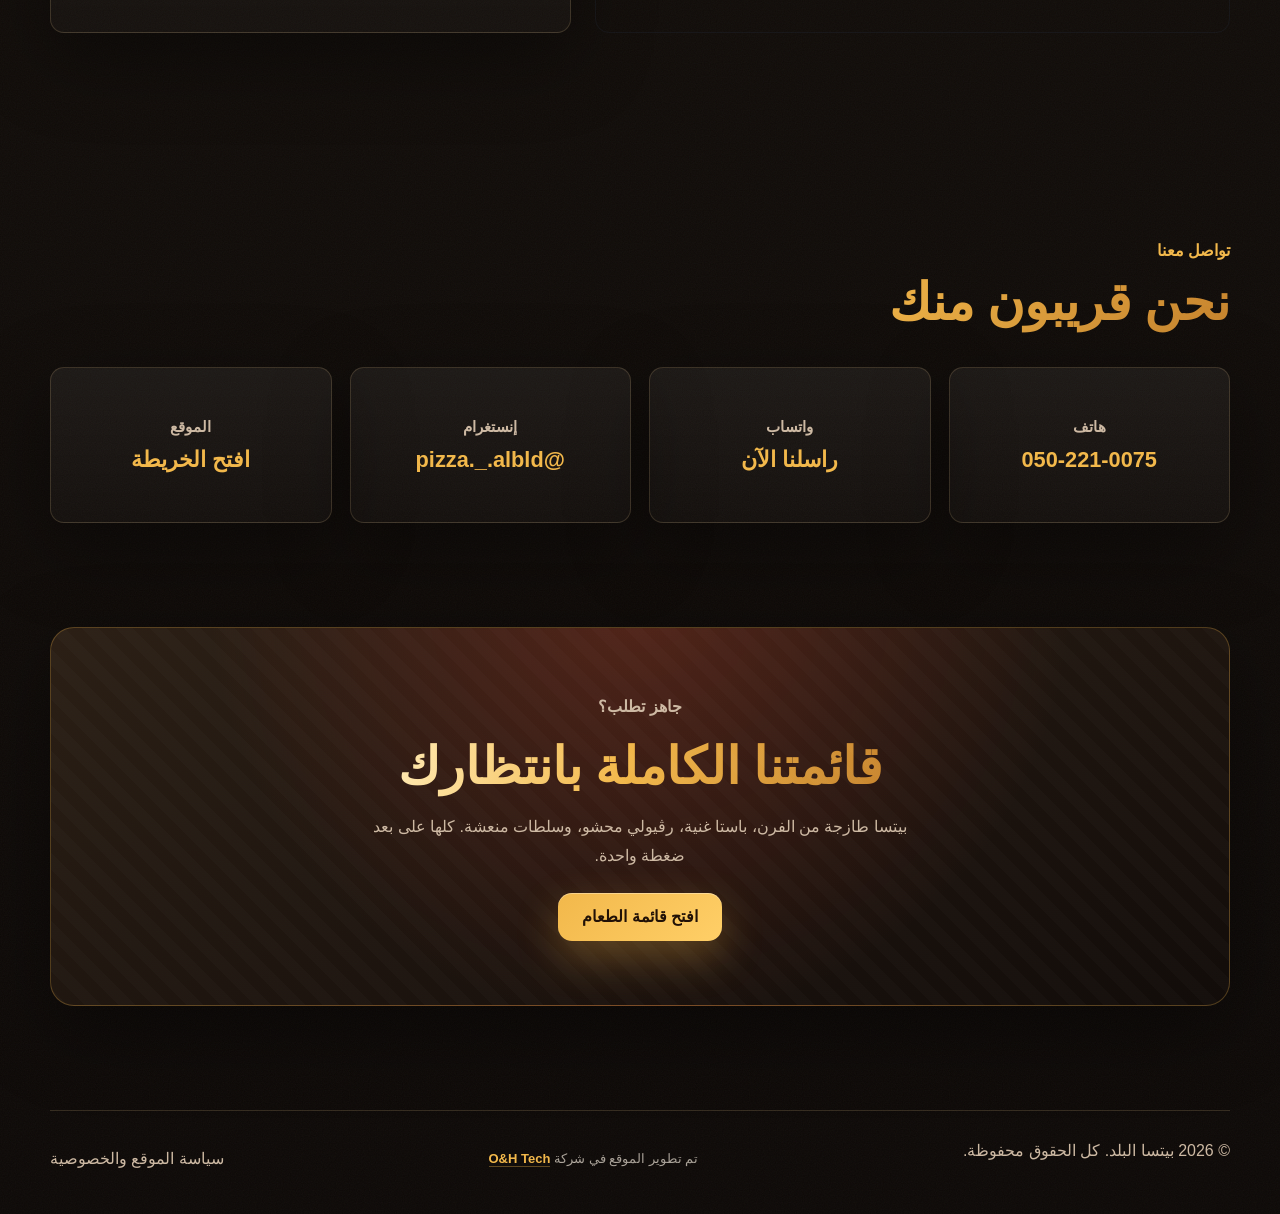
==== commit bfbb124d: "Update pizza-Omari" ====
--- a/index.html
+++ b/index.html
@@ -23,8 +23,8 @@
   <link rel="stylesheet" href="css/main.css?v=20260606-location-inline-actions">
   <link rel="stylesheet" href="css/animations.css?v=20260601-logo-loader">
   <link rel="stylesheet" href="css/responsive.css?v=20260606-location-inline-actions">
-  <link rel="stylesheet" href="css/enhancements.css?v=20260606-clear-utensils-icon">
-  <link rel="stylesheet" href="css/accessibility.css?v=20260606-a11y-left">
+  <link rel="stylesheet" href="css/enhancements.css?v=20260614-desktop-spacing">
+  <link rel="stylesheet" href="css/accessibility.css?v=20260614-floating-spacing">
   <script type="application/ld+json">
     {
       "@context": "https://schema.org",
@@ -253,6 +253,10 @@
   </audio>
 
   <div class="side-actions" aria-label="اختصارات الموقع">
+    <a class="side-action side-action-waze" data-site-waze-link href="https://waze.com/ul?ll=32.520804,35.3251062&navigate=yes" target="_blank" rel="noopener noreferrer" aria-label="افتح موقعنا في Waze">
+      <img src="assets/waze.jpg" alt="" aria-hidden="true">
+      <span class="floating-action-label">موقعنا</span>
+    </a>
     <a class="side-action side-action-menu" href="menu.html" aria-label="الانتقال إلى القائمة">
       <svg class="menu-tools-icon" viewBox="0 0 48 48" aria-hidden="true" focusable="false">
         <path class="menu-tool-stroke" d="M17 5v14M12 5v14M22 5v14M12 19h10M17 19v24" />
@@ -271,6 +275,6 @@
   <script src="data/menu.js"></script>
   <script src="js/main.js?v=20260606-menu-book-action" defer></script>
   <script src="js/animations.js?v=20260601-logo-loader" defer></script>
-  <script src="js/accessibility.js?v=20260606-a11y" defer></script>
+  <script src="js/accessibility.js?v=20260614-a11y-suite" defer></script>
 </body>
 </html>
--- a/css/enhancements.css
+++ b/css/enhancements.css
@@ -1959,3 +1959,299 @@
     animation: none;
   }
 }
+
+/* iPad and other coarse-pointer tablets */
+@media (hover: none) and (pointer: coarse) {
+  a,
+  button,
+  input,
+  textarea,
+  [role="button"] {
+    touch-action: manipulation;
+    -webkit-tap-highlight-color: rgba(248, 198, 93, .18);
+  }
+
+  .site-header,
+  .home-notice,
+  .products-head,
+  .bottom-nav,
+  .cart-panel,
+  .side-action,
+  .a11y-toggle {
+    backdrop-filter: blur(8px);
+    -webkit-backdrop-filter: blur(8px);
+  }
+
+  .pizza-split-modal::before,
+  .pizza-slice-sheet-backdrop,
+  .order-confirm-modal::before {
+    backdrop-filter: none;
+    -webkit-backdrop-filter: none;
+  }
+
+  .side-action,
+  .side-action-top,
+  .side-actions .audio-toggle,
+  .menu-tools-icon,
+  .top-arrow {
+    animation: none;
+  }
+
+  .btn:hover,
+  .feature-card:hover,
+  .step-card:hover,
+  .contact-card:hover,
+  .product-row:hover,
+  .category-card:hover,
+  .side-action:hover,
+  .pizza-dough-btn:hover,
+  .pizza-slice-count-btn:hover,
+  .pizza-split-chip:hover {
+    transform: none;
+  }
+}
+
+@media (min-width: 641px) and (max-width: 1024px) {
+  .side-actions {
+    top: auto;
+    right: max(14px, env(safe-area-inset-right));
+    bottom: max(16px, env(safe-area-inset-bottom));
+    grid-auto-flow: column;
+    transform: none;
+  }
+
+  .side-action {
+    width: 50px;
+    height: 50px;
+    min-width: 50px;
+    min-height: 50px;
+  }
+
+  .pizza-split-modal {
+    padding: 10px;
+  }
+
+  .pizza-split-dialog {
+    width: 100%;
+    max-height: calc(100dvh - 20px);
+    padding: 20px;
+    border-radius: 20px;
+    overscroll-behavior: contain;
+    -webkit-overflow-scrolling: touch;
+  }
+}
+
+@media (min-width: 901px) and (max-width: 1024px) {
+  .pizza-split-layout {
+    grid-template-columns: minmax(270px, .82fr) minmax(0, 1.18fr);
+    gap: 16px;
+  }
+
+  .pizza-preview-panel {
+    top: 0;
+    padding: 14px;
+  }
+
+  .pizza-preview-svg {
+    width: min(100%, 300px);
+  }
+
+  .pizza-split-chips {
+    grid-template-columns: repeat(2, minmax(0, 1fr));
+  }
+}
+
+@media (min-width: 641px) and (max-width: 900px) {
+  .pizza-split-modal {
+    align-items: end;
+  }
+
+  .pizza-split-dialog {
+    border-radius: 22px 22px 0 0;
+  }
+
+  .pizza-split-layout {
+    grid-template-columns: 1fr;
+  }
+
+  .pizza-preview-panel {
+    position: relative;
+    top: auto;
+    order: 2;
+    padding: 12px;
+  }
+
+  .pizza-split-controls {
+    display: contents;
+  }
+
+  .pizza-split-field {
+    order: 1;
+  }
+
+  .pizza-note-field {
+    order: 3;
+  }
+
+  .pizza-split-bottom {
+    grid-template-columns: 1fr;
+    order: 4;
+  }
+
+  .pizza-price-box {
+    justify-items: start;
+  }
+
+  .pizza-save-btn {
+    order: 5;
+  }
+
+  .pizza-preview-svg {
+    width: min(100%, 310px);
+  }
+}
+
+/* Always-visible Waze shortcuts */
+.side-action-waze,
+.menu-waze-float {
+  border-color: rgba(88, 210, 235, .64);
+  background:
+    radial-gradient(circle at 26% 18%, rgba(255, 255, 255, .28), transparent 38%),
+    linear-gradient(145deg, rgba(63, 191, 218, .24), rgba(255, 255, 255, .06)),
+    rgba(18, 12, 9, .78);
+  box-shadow:
+    0 18px 46px rgba(0, 0, 0, .42),
+    0 0 0 0 rgba(77, 203, 230, .34);
+  animation: wazeAttention 2.4s ease-in-out infinite;
+}
+
+.side-action-waze {
+  position: relative;
+  overflow: visible;
+}
+
+.side-action-waze img,
+.menu-waze-float img {
+  width: 38px;
+  height: 38px;
+  border-radius: 12px;
+  object-fit: cover;
+}
+
+.floating-action-label,
+.menu-waze-float span {
+  position: absolute;
+  min-width: max-content;
+  padding: 6px 9px;
+  border: 1px solid rgba(88, 210, 235, .38);
+  border-radius: 9px;
+  color: #f4fdff;
+  background: rgba(12, 28, 32, .94);
+  font-size: 12px;
+  font-weight: 900;
+  line-height: 1;
+  pointer-events: none;
+}
+
+.floating-action-label {
+  right: calc(100% + 9px);
+  top: 50%;
+  transform: translateY(-50%);
+}
+
+.menu-waze-float {
+  position: fixed;
+  left: 16px;
+  bottom: 102px;
+  z-index: 2190;
+  display: grid;
+  place-items: center;
+  width: 54px;
+  height: 54px;
+  border: 1px solid rgba(88, 210, 235, .64);
+  border-radius: 16px;
+}
+
+.menu-waze-float span {
+  left: calc(100% + 10px);
+  bottom: 50%;
+  transform: translateY(50%);
+}
+
+.side-action-waze:hover,
+.side-action-waze:focus-visible,
+.menu-waze-float:hover,
+.menu-waze-float:focus-visible {
+  border-color: rgba(132, 232, 252, .94);
+  box-shadow:
+    0 22px 54px rgba(0, 0, 0, .48),
+    0 0 0 6px rgba(77, 203, 230, .12);
+}
+
+@keyframes wazeAttention {
+  0%, 100% {
+    transform: translateY(0) scale(1);
+    box-shadow:
+      0 18px 46px rgba(0, 0, 0, .42),
+      0 0 0 0 rgba(77, 203, 230, .34);
+  }
+  50% {
+    transform: translateY(-4px) scale(1.035);
+    box-shadow:
+      0 22px 54px rgba(0, 0, 0, .48),
+      0 0 0 7px rgba(77, 203, 230, 0);
+  }
+}
+
+@media (min-width: 641px) and (max-width: 1024px) {
+  .floating-action-label {
+    right: 50%;
+    top: auto;
+    bottom: calc(100% + 8px);
+    transform: translateX(50%);
+  }
+}
+
+@media (max-width: 640px) {
+  .side-actions:not(.is-visible) .side-action-waze {
+    display: inline-grid;
+  }
+
+  .side-action-waze {
+    width: 50px;
+    height: 50px;
+    min-width: 50px;
+    min-height: 50px;
+  }
+
+  .side-action-waze img {
+    width: 34px;
+    height: 34px;
+  }
+
+  .menu-waze-float {
+    left: 12px;
+    bottom: 154px;
+    width: 50px;
+    height: 50px;
+    border-radius: 14px;
+  }
+
+  .menu-waze-float img {
+    width: 34px;
+    height: 34px;
+  }
+
+  .menu-waze-float span {
+    left: calc(100% + 8px);
+    bottom: 50%;
+    transform: translateY(50%);
+  }
+}
+
+@media (prefers-reduced-motion: reduce) {
+  .side-action-waze,
+  .menu-waze-float {
+    animation: none;
+  }
+}
--- a/css/accessibility.css
+++ b/css/accessibility.css
@@ -1,16 +1,15 @@
 .skip-link {
   position: fixed;
-  left: 16px;
-  right: auto;
+  inset-inline-start: 16px;
   top: 12px;
-  z-index: 3000;
+  z-index: 4000;
   padding: 10px 14px;
   border: 2px solid #ffd36f;
   border-radius: 12px;
   color: #160c07;
   background: #ffd36f;
   font-weight: 900;
-  transform: translateY(-140%);
+  transform: translateY(-150%);
   transition: transform .2s ease;
 }
 
@@ -24,7 +23,8 @@
   left: 16px;
   right: auto;
   bottom: 18px;
-  z-index: 2200;
+  z-index: 3000;
+  padding: 0 !important;
   font-family: Cairo, Arial, sans-serif;
 }
 
@@ -35,59 +35,17 @@
   width: 54px;
   height: 54px;
   padding: 0;
-  border: 1px solid rgba(255, 211, 123, .35);
+  border: 1px solid rgba(255, 211, 123, .45);
   border-radius: 16px;
   color: #ffd36f;
-  background:
-    linear-gradient(145deg, rgba(255, 255, 255, .14), rgba(255, 255, 255, .04)),
-    rgba(18, 12, 9, .72);
-  box-shadow: 0 18px 45px rgba(0, 0, 0, .36);
-  backdrop-filter: blur(16px) saturate(145%);
-  -webkit-backdrop-filter: blur(16px) saturate(145%);
+  background: linear-gradient(145deg, rgba(255, 255, 255, .14), rgba(255, 255, 255, .04)), #18100c;
+  box-shadow: 0 18px 45px rgba(0, 0, 0, .42);
   cursor: pointer;
-  transition: transform .22s ease, border-color .22s ease, box-shadow .22s ease, background .22s ease;
 }
 
 .a11y-toggle svg {
-  width: 26px;
-  height: 26px;
-}
-
-.a11y-toggle::after {
-  content: "زر الوصول";
-  position: absolute;
-  left: 0;
-  right: auto;
-  bottom: calc(100% + 10px);
-  min-width: max-content;
-  padding: 7px 10px;
-  border: 1px solid rgba(255, 211, 123, .34);
-  border-radius: 10px;
-  color: #fff7e8;
-  background: rgba(18, 12, 9, .92);
-  box-shadow: 0 14px 34px rgba(0, 0, 0, .34);
-  font-size: 13px;
-  font-weight: 800;
-  line-height: 1;
-  opacity: 0;
-  pointer-events: none;
-  transform: translateY(6px);
-  transition: opacity .18s ease, transform .18s ease;
-}
-
-.a11y-toggle:hover,
-.a11y-toggle:focus-visible {
-  transform: translateY(-2px) scale(1.02);
-  border-color: rgba(255, 211, 123, .62);
-  box-shadow:
-    0 22px 54px rgba(0, 0, 0, .44),
-    0 0 0 4px rgba(255, 211, 123, .08);
-}
-
-.a11y-toggle:hover::after,
-.a11y-toggle:focus-visible::after {
-  opacity: 1;
-  transform: translateY(0);
+  width: 27px;
+  height: 27px;
 }
 
 .a11y-panel {
@@ -95,18 +53,17 @@
   left: 0;
   right: auto;
   bottom: 66px;
-  width: min(300px, calc(100vw - 32px));
-  padding: 14px;
-  border: 1px solid rgba(255, 211, 123, .24);
-  border-radius: 18px;
+  width: min(430px, calc(100vw - 32px));
+  max-height: min(82vh, 720px);
+  overflow: hidden;
+  border: 1px solid rgba(255, 211, 123, .28);
+  border-radius: 20px;
   color: #fff7e8;
-  background:
-    linear-gradient(145deg, rgba(35, 20, 13, .96), rgba(10, 7, 5, .96)),
-    rgba(18, 12, 9, .92);
-  box-shadow: 0 24px 70px rgba(0, 0, 0, .52);
+  background: linear-gradient(155deg, #24150e, #0e0906);
+  box-shadow: 0 28px 80px rgba(0, 0, 0, .58);
   opacity: 0;
   pointer-events: none;
-  transform: translateY(10px) scale(.98);
+  transform: translateY(12px) scale(.98);
   transition: opacity .2s ease, transform .2s ease;
 }
 
@@ -116,17 +73,68 @@
   transform: translateY(0) scale(1);
 }
 
-.a11y-panel h2 {
-  margin: 0 0 10px;
-  font-size: 18px;
+.a11y-panel-header {
+  position: sticky;
+  top: 0;
+  z-index: 2;
+  display: flex;
+  align-items: flex-start;
+  justify-content: space-between;
+  gap: 14px;
+  padding: 18px;
+  border-bottom: 1px solid rgba(255, 255, 255, .1);
+  background: rgba(25, 15, 10, .98);
+}
+
+.a11y-heading h2 {
+  margin: 0 0 5px;
   color: #ffd36f;
-}
-
-.a11y-panel p {
+  font-size: 22px;
+}
+
+.a11y-heading p {
+  margin: 0;
+  color: rgba(255, 247, 232, .72);
+  font-size: 13px;
+  line-height: 1.6;
+}
+
+.a11y-close {
+  flex: 0 0 auto;
+  width: 38px;
+  height: 38px;
+  border: 1px solid rgba(255, 255, 255, .16);
+  border-radius: 12px;
+  color: #fff;
+  background: rgba(255, 255, 255, .07);
+  cursor: pointer;
+  font: 26px/1 Arial, sans-serif;
+}
+
+.a11y-panel-body {
+  max-height: calc(min(82vh, 720px) - 94px);
+  overflow-y: auto;
+  overscroll-behavior: contain;
+  padding: 0 18px 18px;
+  scrollbar-color: #d9472f rgba(255, 255, 255, .08);
+  scrollbar-width: thin;
+}
+
+.a11y-section {
+  padding: 20px 0;
+  border-bottom: 1px solid rgba(255, 255, 255, .12);
+}
+
+.a11y-section-title {
   margin: 0 0 12px;
-  color: rgba(255, 247, 232, .74);
-  font-size: 13px;
-  line-height: 1.7;
+  color: #ffd36f;
+  font-size: 17px;
+}
+
+.a11y-subtitle {
+  margin: 18px 0 10px;
+  color: rgba(255, 247, 232, .82);
+  font-size: 14px;
 }
 
 .a11y-options {
@@ -138,8 +146,8 @@
   display: grid;
   grid-template-columns: 1fr auto;
   align-items: center;
-  gap: 10px;
-  min-height: 44px;
+  gap: 12px;
+  min-height: 48px;
   padding: 10px 12px;
   border: 1px solid rgba(255, 255, 255, .12);
   border-radius: 12px;
@@ -150,16 +158,16 @@
   font: inherit;
 }
 
-.a11y-option span:first-child {
+.a11y-option-label {
   font-weight: 800;
 }
 
 .a11y-switch {
   position: relative;
-  width: 42px;
-  height: 24px;
+  width: 44px;
+  height: 25px;
   border-radius: 999px;
-  background: rgba(255, 255, 255, .16);
+  background: rgba(255, 255, 255, .18);
 }
 
 .a11y-switch::after {
@@ -167,16 +175,16 @@
   position: absolute;
   top: 4px;
   inset-inline-start: 4px;
-  width: 16px;
-  height: 16px;
+  width: 17px;
+  height: 17px;
   border-radius: 50%;
   background: #fff7e8;
-  transition: transform .2s ease, background .2s ease;
+  transition: transform .2s ease;
 }
 
 .a11y-option[aria-pressed="true"] {
-  border-color: rgba(255, 211, 123, .55);
-  background: rgba(255, 211, 123, .13);
+  border-color: rgba(255, 211, 123, .58);
+  background: rgba(255, 211, 123, .14);
 }
 
 .a11y-option[aria-pressed="true"] .a11y-switch {
@@ -184,8 +192,70 @@
 }
 
 .a11y-option[aria-pressed="true"] .a11y-switch::after {
-  transform: translateX(-18px);
+  transform: translateX(-19px);
   background: #ffd36f;
+}
+
+[dir="ltr"] .a11y-option[aria-pressed="true"] .a11y-switch::after {
+  transform: translateX(19px);
+}
+
+.a11y-text-controls {
+  display: grid;
+  grid-template-columns: 48px 1fr 48px;
+  align-items: center;
+  gap: 12px;
+}
+
+.a11y-size-button {
+  width: 48px;
+  height: 48px;
+  border: 1px solid rgba(255, 211, 123, .34);
+  border-radius: 12px;
+  color: #ffd36f;
+  background: rgba(255, 255, 255, .06);
+  cursor: pointer;
+  font-size: 26px;
+  font-weight: 900;
+}
+
+.a11y-size-value {
+  display: grid;
+  place-items: center;
+  min-height: 42px;
+  border-radius: 999px;
+  color: #fff7e8;
+  background: linear-gradient(90deg, rgba(255, 211, 123, .1), rgba(217, 71, 47, .38));
+}
+
+.a11y-filter-grid {
+  display: grid;
+  grid-template-columns: repeat(2, minmax(0, 1fr));
+  gap: 8px;
+}
+
+.a11y-filter-button,
+.a11y-reset {
+  min-height: 46px;
+  border: 1px solid rgba(255, 255, 255, .15);
+  border-radius: 12px;
+  color: #fff7e8;
+  background: rgba(255, 255, 255, .055);
+  cursor: pointer;
+  font: inherit;
+  font-weight: 800;
+}
+
+.a11y-filter-button.is-active {
+  border-color: transparent;
+  color: #170b06;
+  background: linear-gradient(135deg, #ffd36f, #d9472f);
+}
+
+.a11y-reset {
+  width: 100%;
+  margin-top: 18px;
+  border-color: rgba(255, 211, 123, .36);
 }
 
 :focus-visible {
@@ -193,8 +263,12 @@
   outline-offset: 3px;
 }
 
+html {
+  font-size: calc(16px * var(--a11y-text-scale, 1));
+}
+
 html.a11y-large-text {
-  font-size: 112.5%;
+  --a11y-text-scale: 1.18 !important;
 }
 
 html.a11y-readable-font body,
@@ -204,29 +278,86 @@
   font-family: Arial, Tahoma, sans-serif !important;
 }
 
-html.a11y-link-underline a {
+html.a11y-line-spacing body :where(p, li, dd, blockquote, label) {
+  line-height: 2.15 !important;
+}
+
+html.a11y-letter-spacing body :where(p, li, a, button, label, input, textarea, h1, h2, h3, h4) {
+  letter-spacing: .08em !important;
+}
+
+html.a11y-align-left body :where(p, li, h1, h2, h3, h4, label, .product-body, .info-panel) {
+  text-align: left !important;
+}
+
+html.a11y-underline-links a {
   text-decoration: underline !important;
-  text-decoration-thickness: 2px;
+  text-decoration-thickness: 2px !important;
   text-underline-offset: .22em;
+}
+
+html.a11y-highlight-links a {
+  outline: 2px solid #ffdf75 !important;
+  outline-offset: 2px;
+  background-color: rgba(255, 223, 117, .2) !important;
+}
+
+html.a11y-hide-images body img,
+html.a11y-hide-images body video,
+html.a11y-hide-images body iframe,
+html.a11y-hide-images body svg:not(.a11y-toggle svg) {
+  visibility: hidden !important;
 }
 
 html.a11y-high-contrast {
   --bg: #000;
   --panel: #050505;
   --text: #fff;
-  --muted: #f1f1f1;
+  --muted: #fff;
   --gold: #ffe066;
-  --line: rgba(255, 224, 102, .62);
+  --line: rgba(255, 224, 102, .75);
 }
 
 html.a11y-high-contrast body {
+  color: #fff !important;
   background: #000 !important;
-  color: #fff !important;
-}
-
-html.a11y-high-contrast img,
-html.a11y-high-contrast video {
-  filter: contrast(1.08) saturate(1.05);
+}
+
+html.a11y-high-contrast body :where(.dish-card, .feature-card, .contact-card, .product-card, .product-row, .info-panel) {
+  border-color: #ffe066 !important;
+}
+
+html.a11y-grayscale body > :not(.a11y-widget),
+html.a11y-grayscale .menu-waze-float {
+  filter: grayscale(1) !important;
+}
+
+html.a11y-invert-colors body > :not(.a11y-widget),
+html.a11y-invert-colors .menu-waze-float {
+  filter: invert(1) hue-rotate(180deg) !important;
+}
+
+html.a11y-low-saturation body > :not(.a11y-widget),
+html.a11y-low-saturation .menu-waze-float {
+  filter: saturate(.3) !important;
+}
+
+html[data-a11y-color-filter="red"] body > :not(.a11y-widget) {
+  filter: sepia(.45) saturate(.75) hue-rotate(315deg) !important;
+}
+
+html[data-a11y-color-filter="redGreen"] body > :not(.a11y-widget) {
+  filter: sepia(.35) saturate(.65) hue-rotate(345deg) !important;
+}
+
+html[data-a11y-color-filter="blueYellow"] body > :not(.a11y-widget) {
+  filter: sepia(.25) saturate(.8) hue-rotate(165deg) !important;
+}
+
+html.a11y-large-cursor,
+html.a11y-large-cursor body,
+html.a11y-large-cursor body * {
+  cursor: url("data:image/svg+xml,%3Csvg xmlns='http://www.w3.org/2000/svg' width='36' height='36' viewBox='0 0 36 36'%3E%3Cpath fill='white' stroke='black' stroke-width='2' d='M4 2l22 18-10 1 6 11-5 3-6-12-7 7z'/%3E%3C/svg%3E") 4 2, auto !important;
 }
 
 html.a11y-reduce-motion *,
@@ -238,17 +369,38 @@
   transition-duration: .001ms !important;
 }
 
+html.a11y-stop-animations *,
+html.a11y-stop-animations *::before,
+html.a11y-stop-animations *::after {
+  animation-play-state: paused !important;
+}
+
 @media (max-width: 640px) {
   .a11y-widget {
     left: 12px;
-    right: auto;
     bottom: 18px;
+  }
+
+  .menu-page .a11y-widget {
+    bottom: 86px;
   }
 
   .a11y-toggle {
     width: 50px;
     height: 50px;
     border-radius: 14px;
+  }
+
+  .a11y-panel {
+    position: fixed;
+    inset: 10px;
+    width: auto;
+    max-height: calc(100dvh - 20px);
+    border-radius: 18px;
+  }
+
+  .a11y-panel-body {
+    max-height: calc(100dvh - 114px);
   }
 }
 
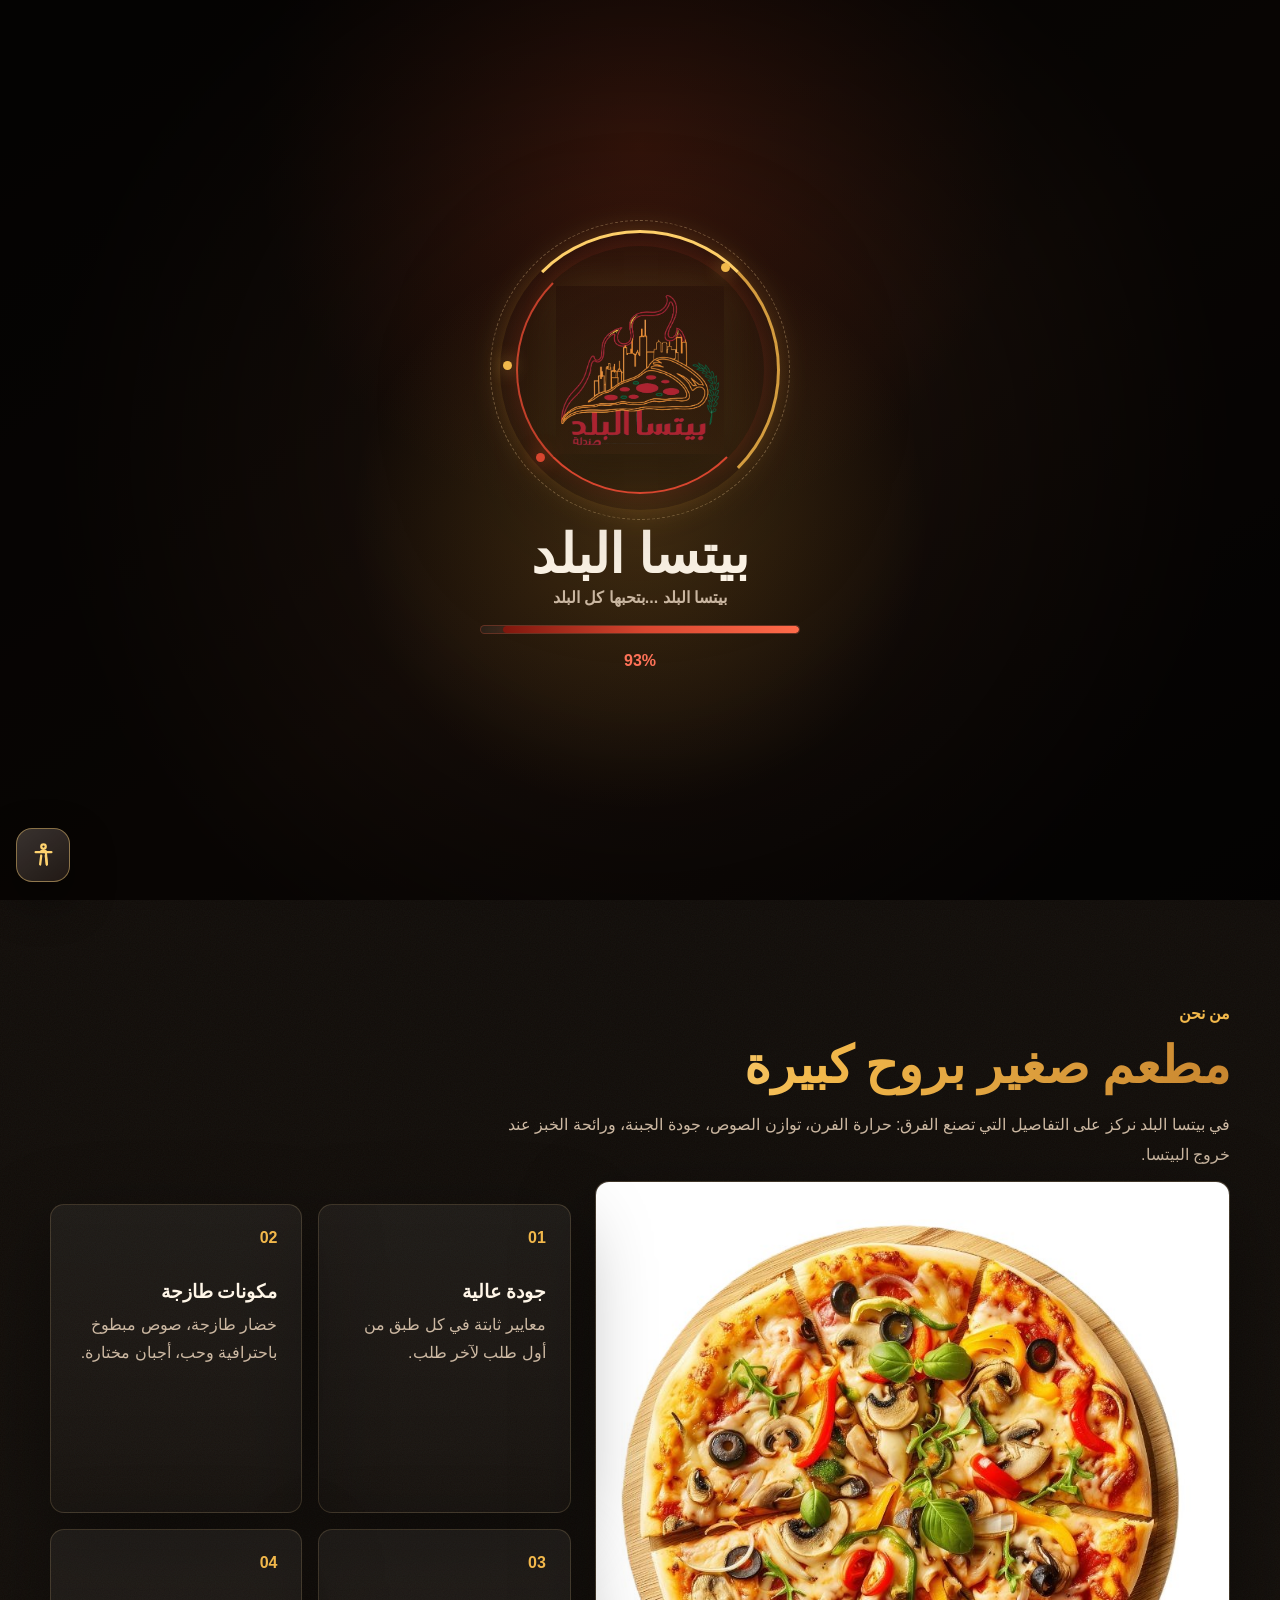
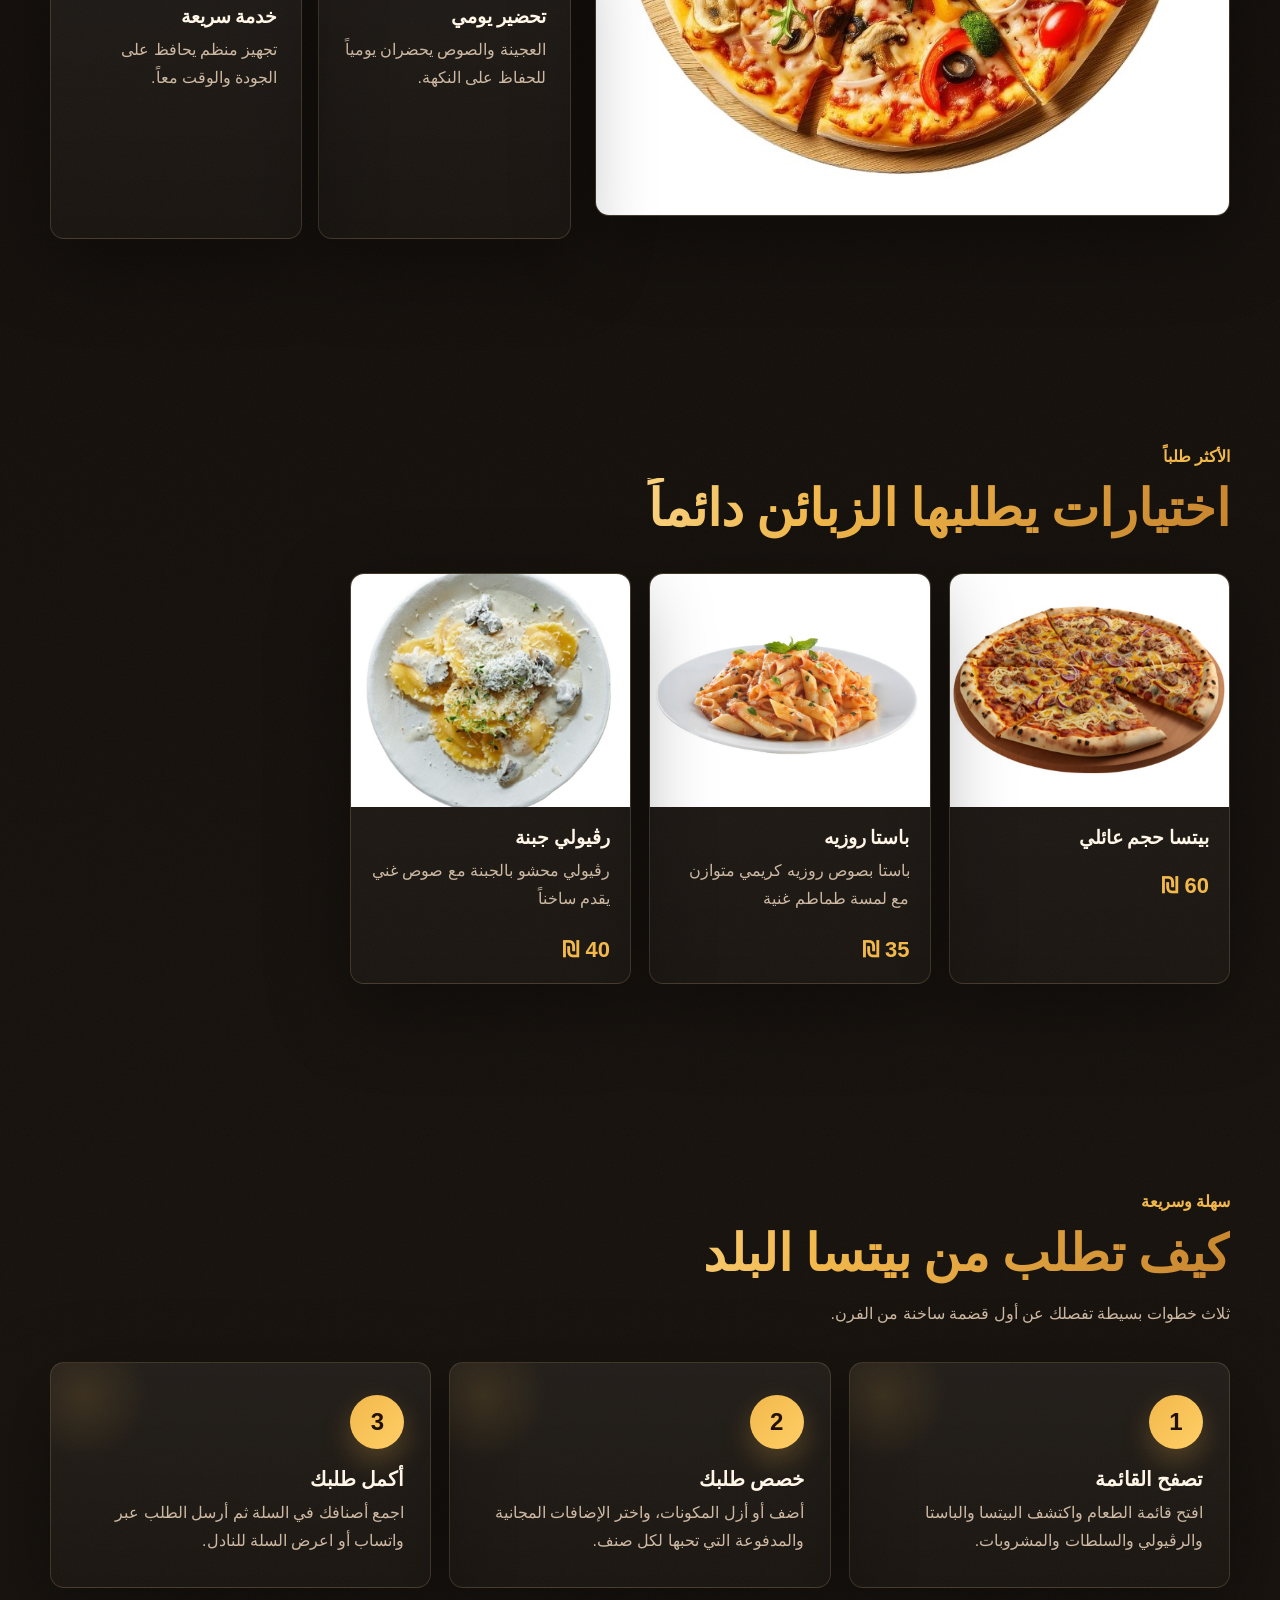
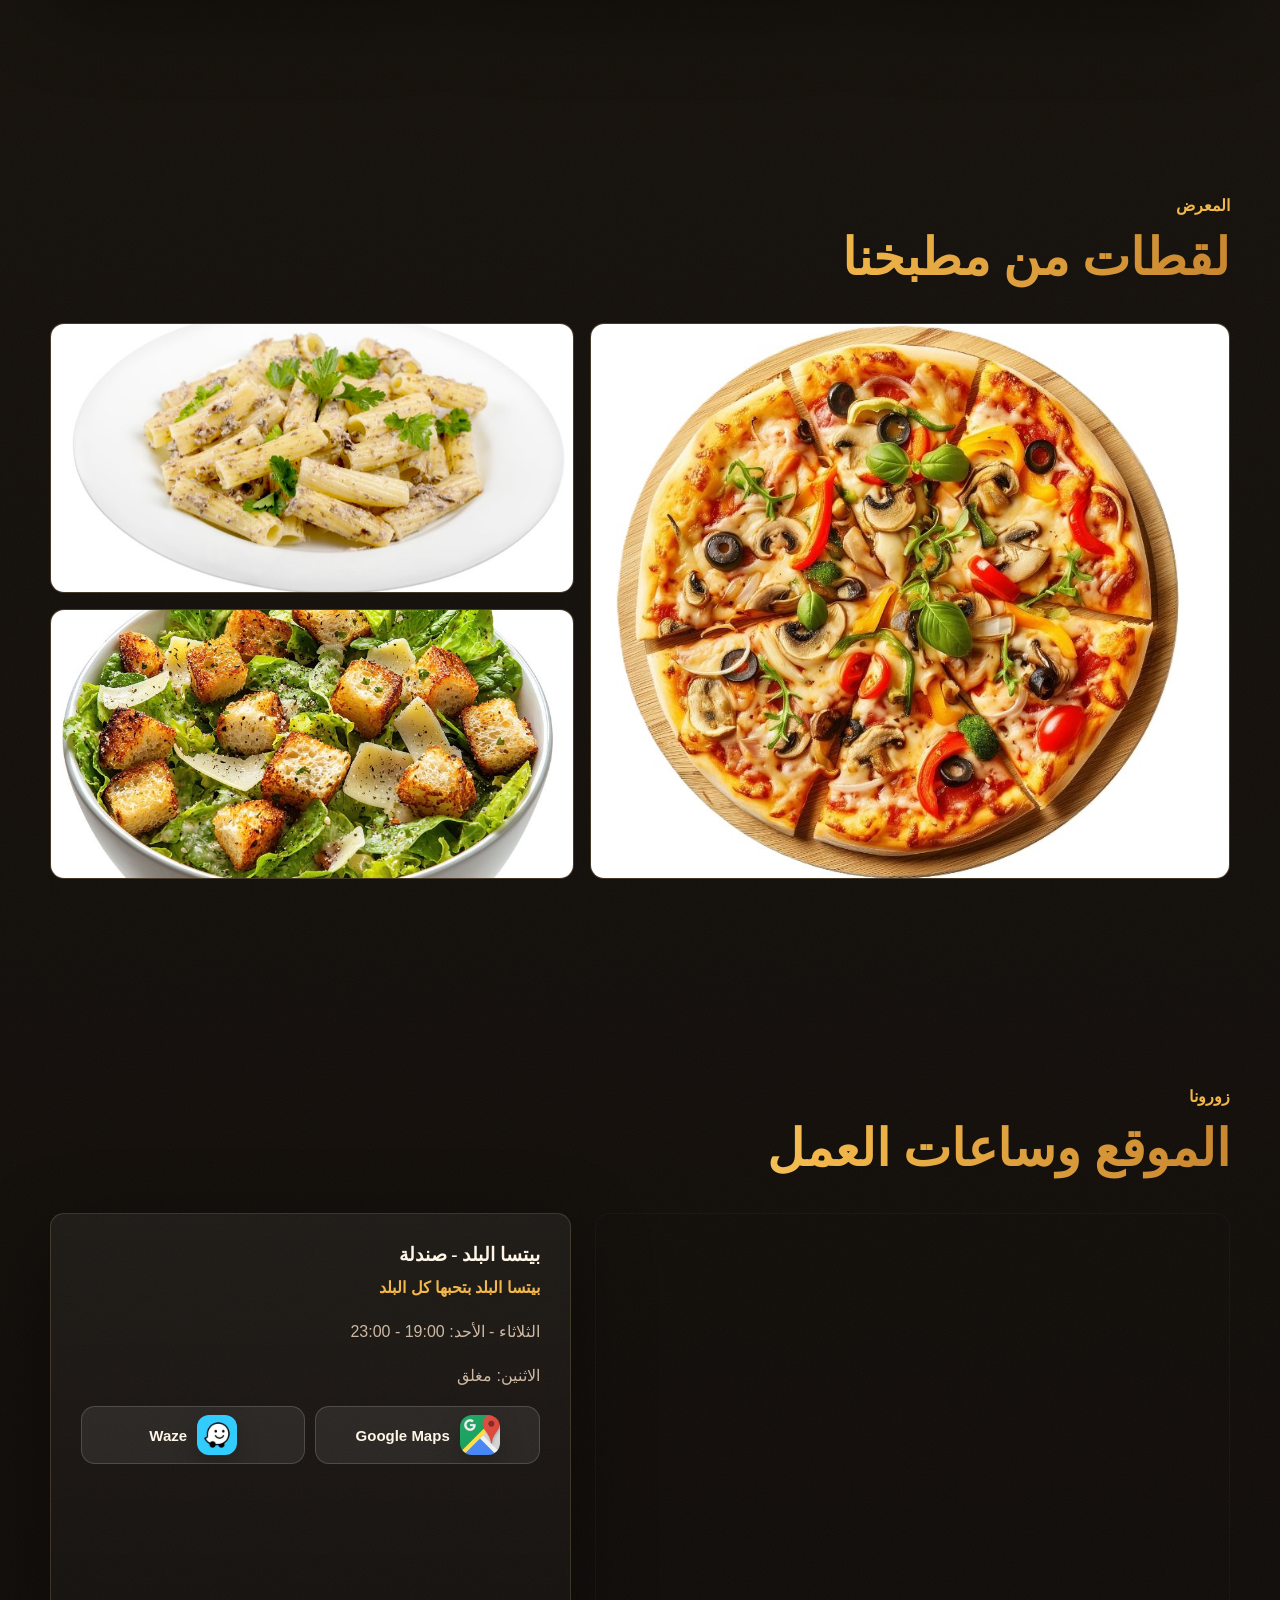
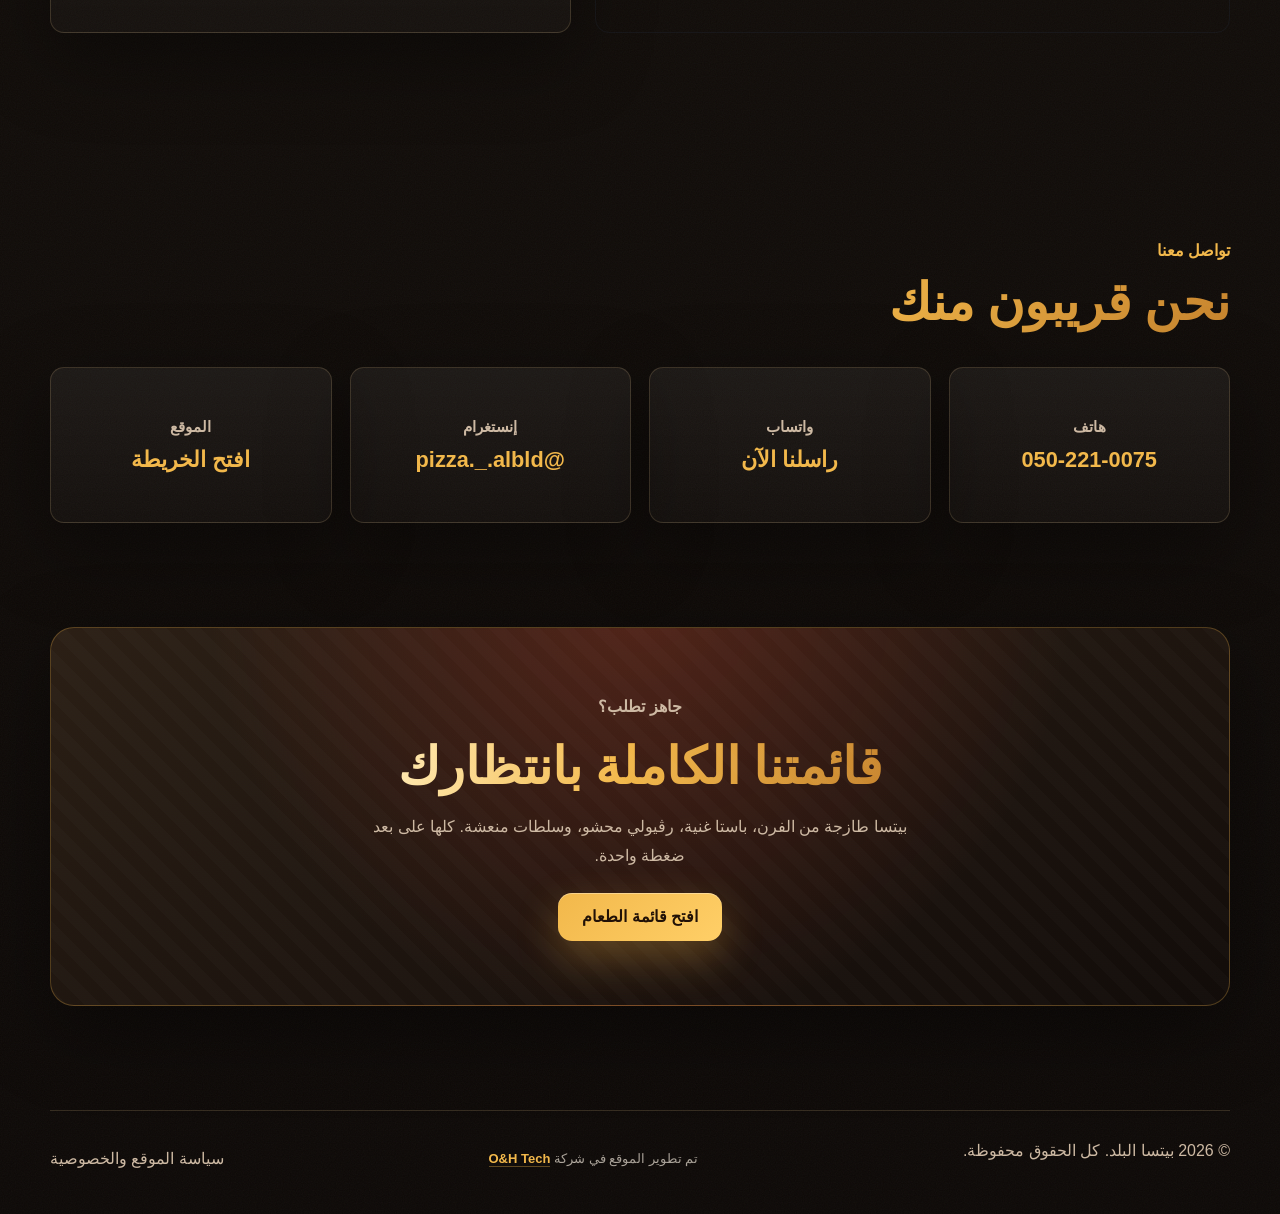
==== commit 1ec9b345: "Update pizza-Omari" ====
--- a/index.html
+++ b/index.html
@@ -23,7 +23,7 @@
   <link rel="stylesheet" href="css/main.css?v=20260606-location-inline-actions">
   <link rel="stylesheet" href="css/animations.css?v=20260601-logo-loader">
   <link rel="stylesheet" href="css/responsive.css?v=20260606-location-inline-actions">
-  <link rel="stylesheet" href="css/enhancements.css?v=20260614-desktop-spacing">
+  <link rel="stylesheet" href="css/enhancements.css?v=20260614-waze-button-fixed">
   <link rel="stylesheet" href="css/accessibility.css?v=20260614-floating-spacing">
   <script type="application/ld+json">
     {
--- a/css/enhancements.css
+++ b/css/enhancements.css
@@ -2121,8 +2121,10 @@
     rgba(18, 12, 9, .78);
   box-shadow:
     0 18px 46px rgba(0, 0, 0, .42),
-    0 0 0 0 rgba(77, 203, 230, .34);
-  animation: wazeAttention 2.4s ease-in-out infinite;
+    0 0 0 4px rgba(77, 203, 230, .1);
+  animation: none;
+  overflow: visible;
+  isolation: isolate;
 }
 
 .side-action-waze {
@@ -2136,6 +2138,7 @@
   height: 38px;
   border-radius: 12px;
   object-fit: cover;
+  animation: none;
 }
 
 .floating-action-label,
@@ -2151,6 +2154,13 @@
   font-weight: 900;
   line-height: 1;
   pointer-events: none;
+  z-index: 3;
+  display: block;
+  visibility: visible;
+  opacity: 0;
+  white-space: nowrap;
+  animation: none;
+  transition: opacity .18s ease, transform .18s ease;
 }
 
 .floating-action-label {
@@ -2175,7 +2185,24 @@
 .menu-waze-float span {
   left: calc(100% + 10px);
   bottom: 50%;
-  transform: translateY(50%);
+  transform: translate(4px, 50%);
+}
+
+.side-action-waze:hover .floating-action-label,
+.side-action-waze:focus-visible .floating-action-label,
+.menu-waze-float:hover span,
+.menu-waze-float:focus-visible span {
+  opacity: 1;
+}
+
+.side-action-waze:hover .floating-action-label,
+.side-action-waze:focus-visible .floating-action-label {
+  transform: translate(0, -50%);
+}
+
+.menu-waze-float:hover span,
+.menu-waze-float:focus-visible span {
+  transform: translate(0, 50%);
 }
 
 .side-action-waze:hover,
@@ -2188,21 +2215,6 @@
     0 0 0 6px rgba(77, 203, 230, .12);
 }
 
-@keyframes wazeAttention {
-  0%, 100% {
-    transform: translateY(0) scale(1);
-    box-shadow:
-      0 18px 46px rgba(0, 0, 0, .42),
-      0 0 0 0 rgba(77, 203, 230, .34);
-  }
-  50% {
-    transform: translateY(-4px) scale(1.035);
-    box-shadow:
-      0 22px 54px rgba(0, 0, 0, .48),
-      0 0 0 7px rgba(77, 203, 230, 0);
-  }
-}
-
 @media (min-width: 641px) and (max-width: 1024px) {
   .floating-action-label {
     right: 50%;
@@ -2245,13 +2257,6 @@
   .menu-waze-float span {
     left: calc(100% + 8px);
     bottom: 50%;
-    transform: translateY(50%);
-  }
-}
-
-@media (prefers-reduced-motion: reduce) {
-  .side-action-waze,
-  .menu-waze-float {
-    animation: none;
-  }
-}
+    transform: translate(4px, 50%);
+  }
+}
